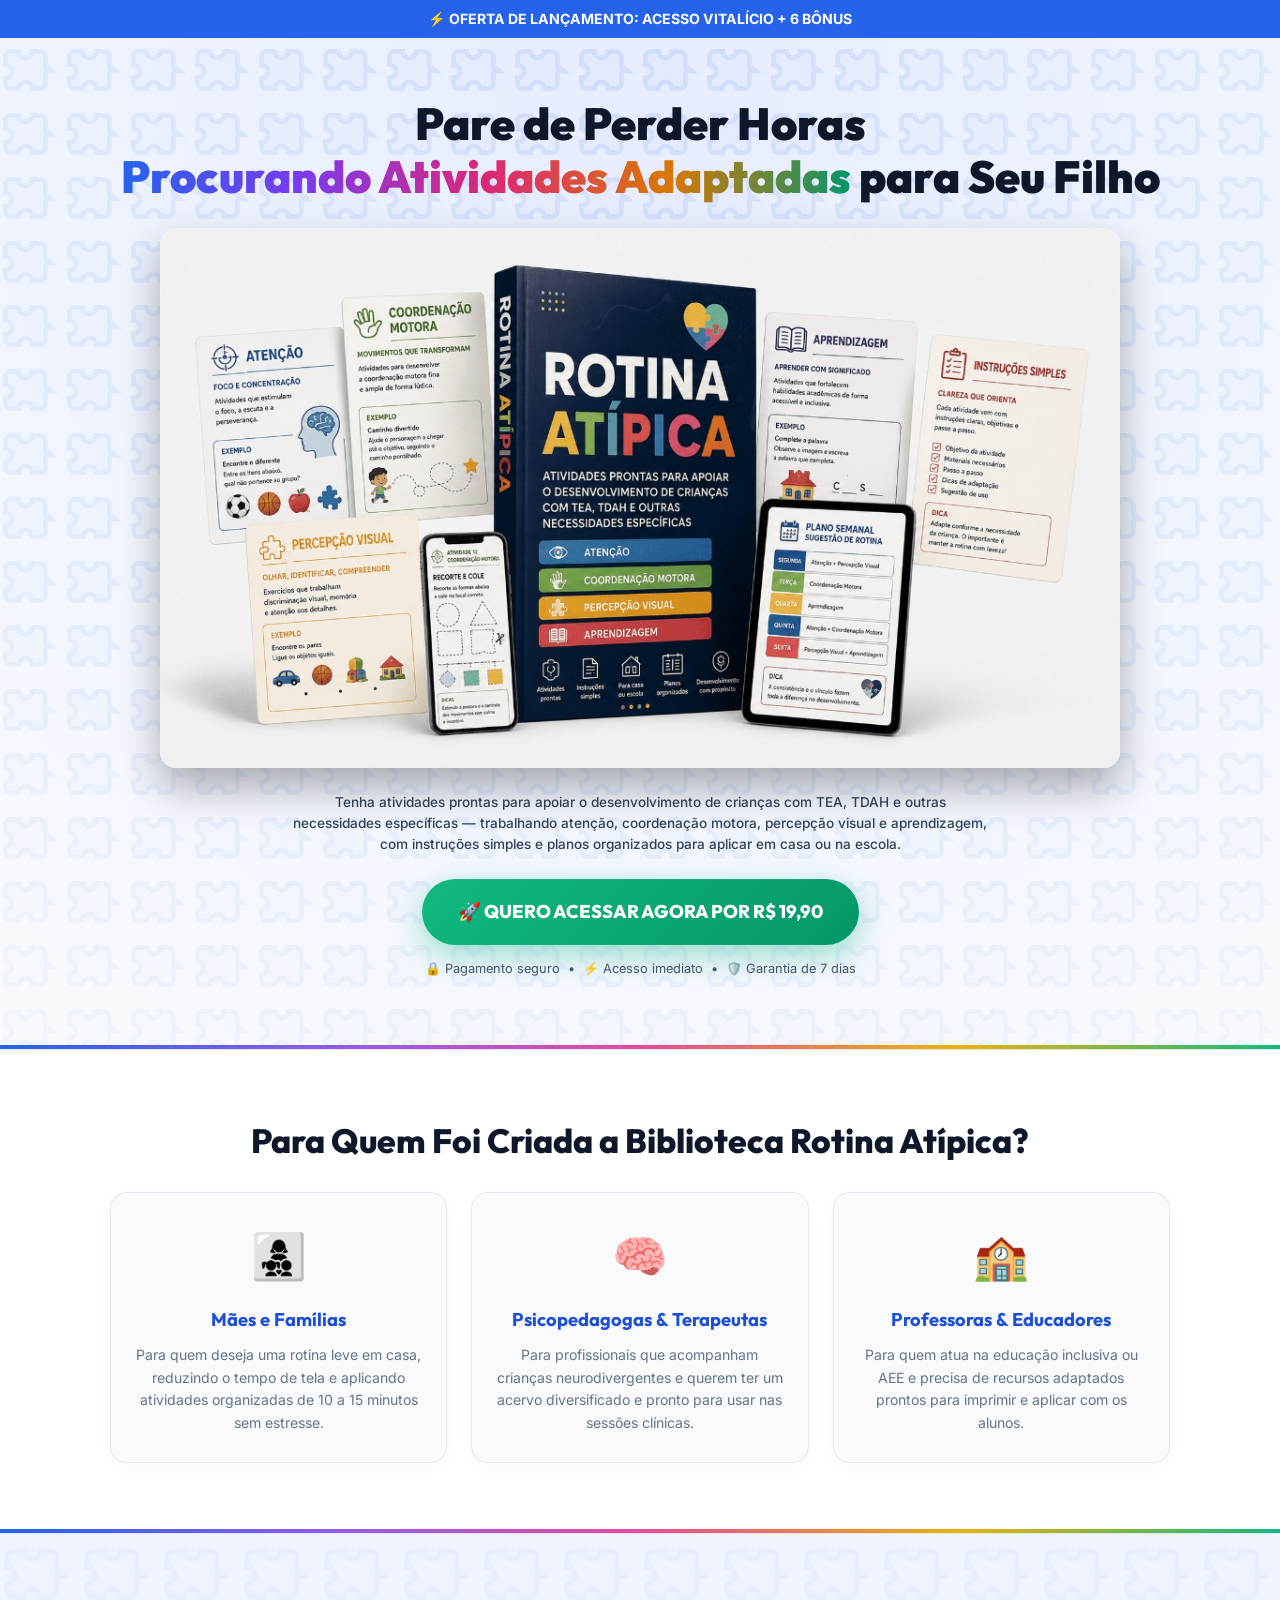
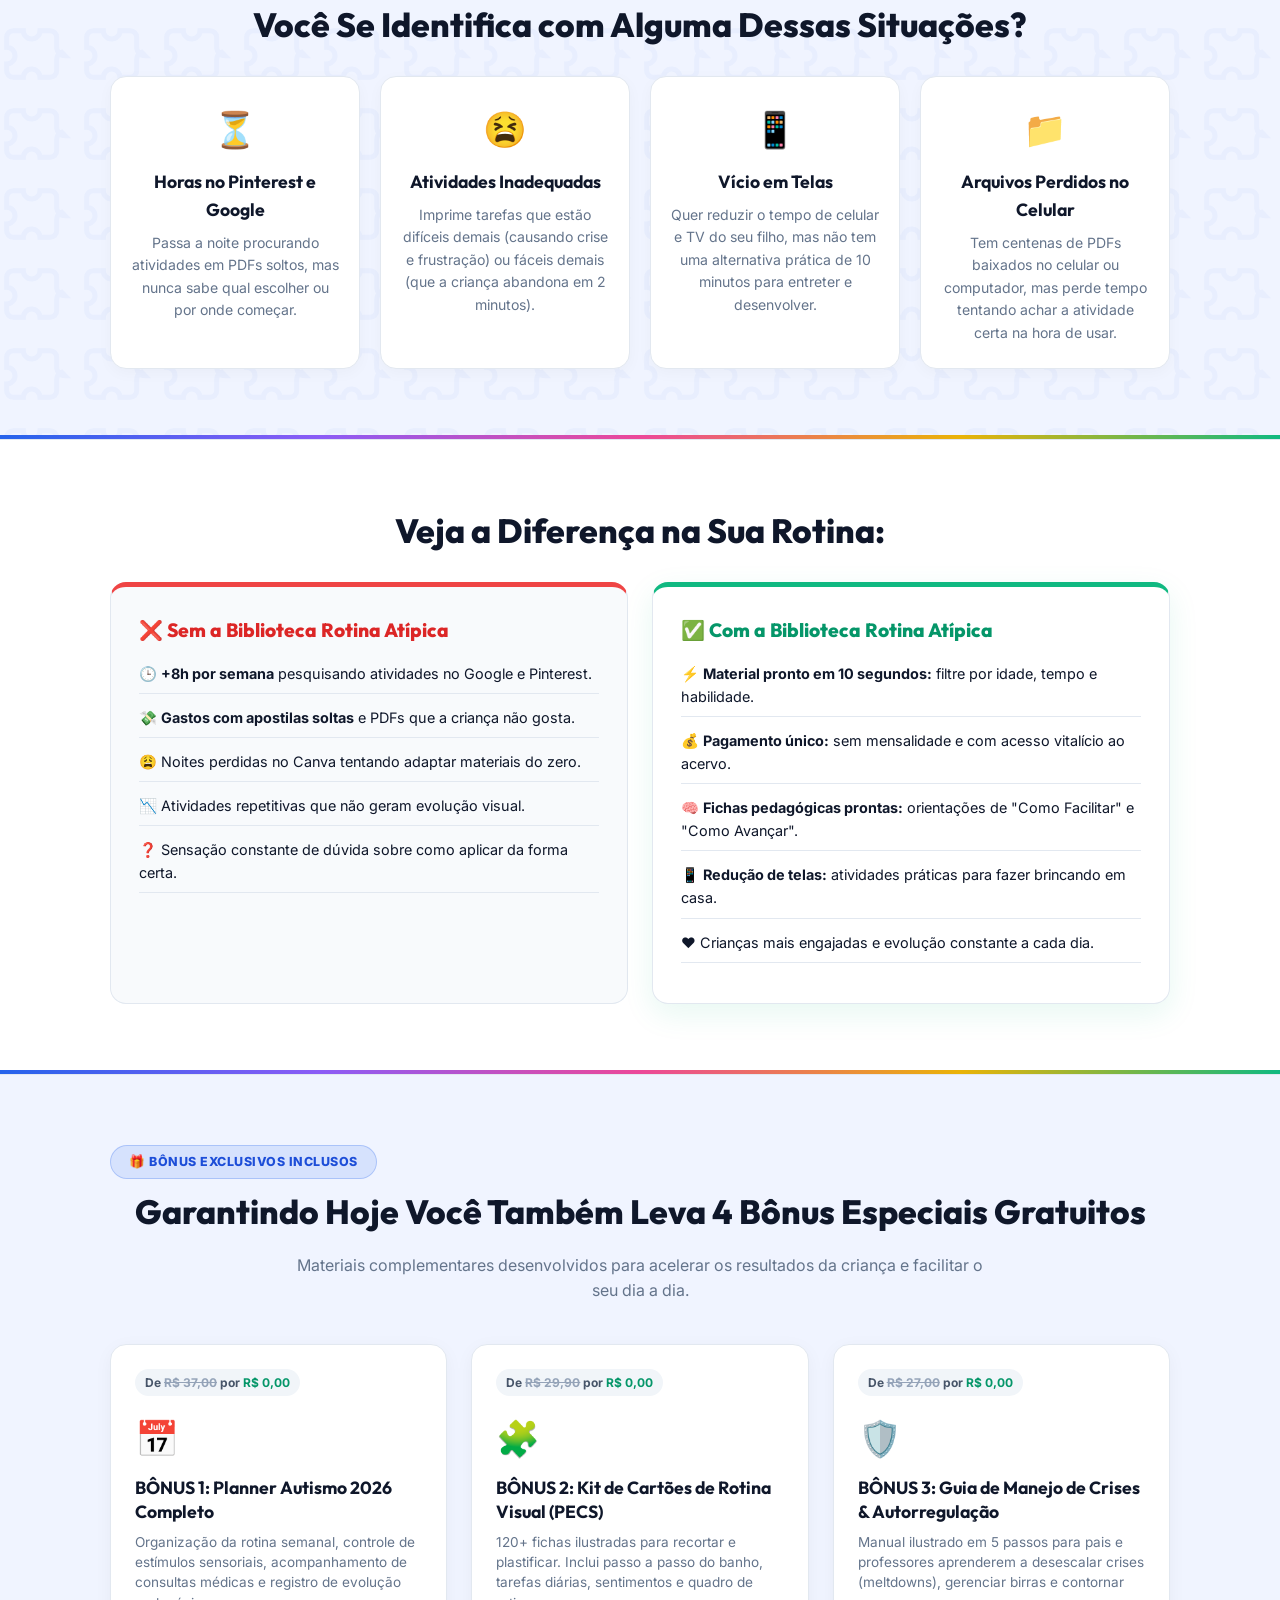
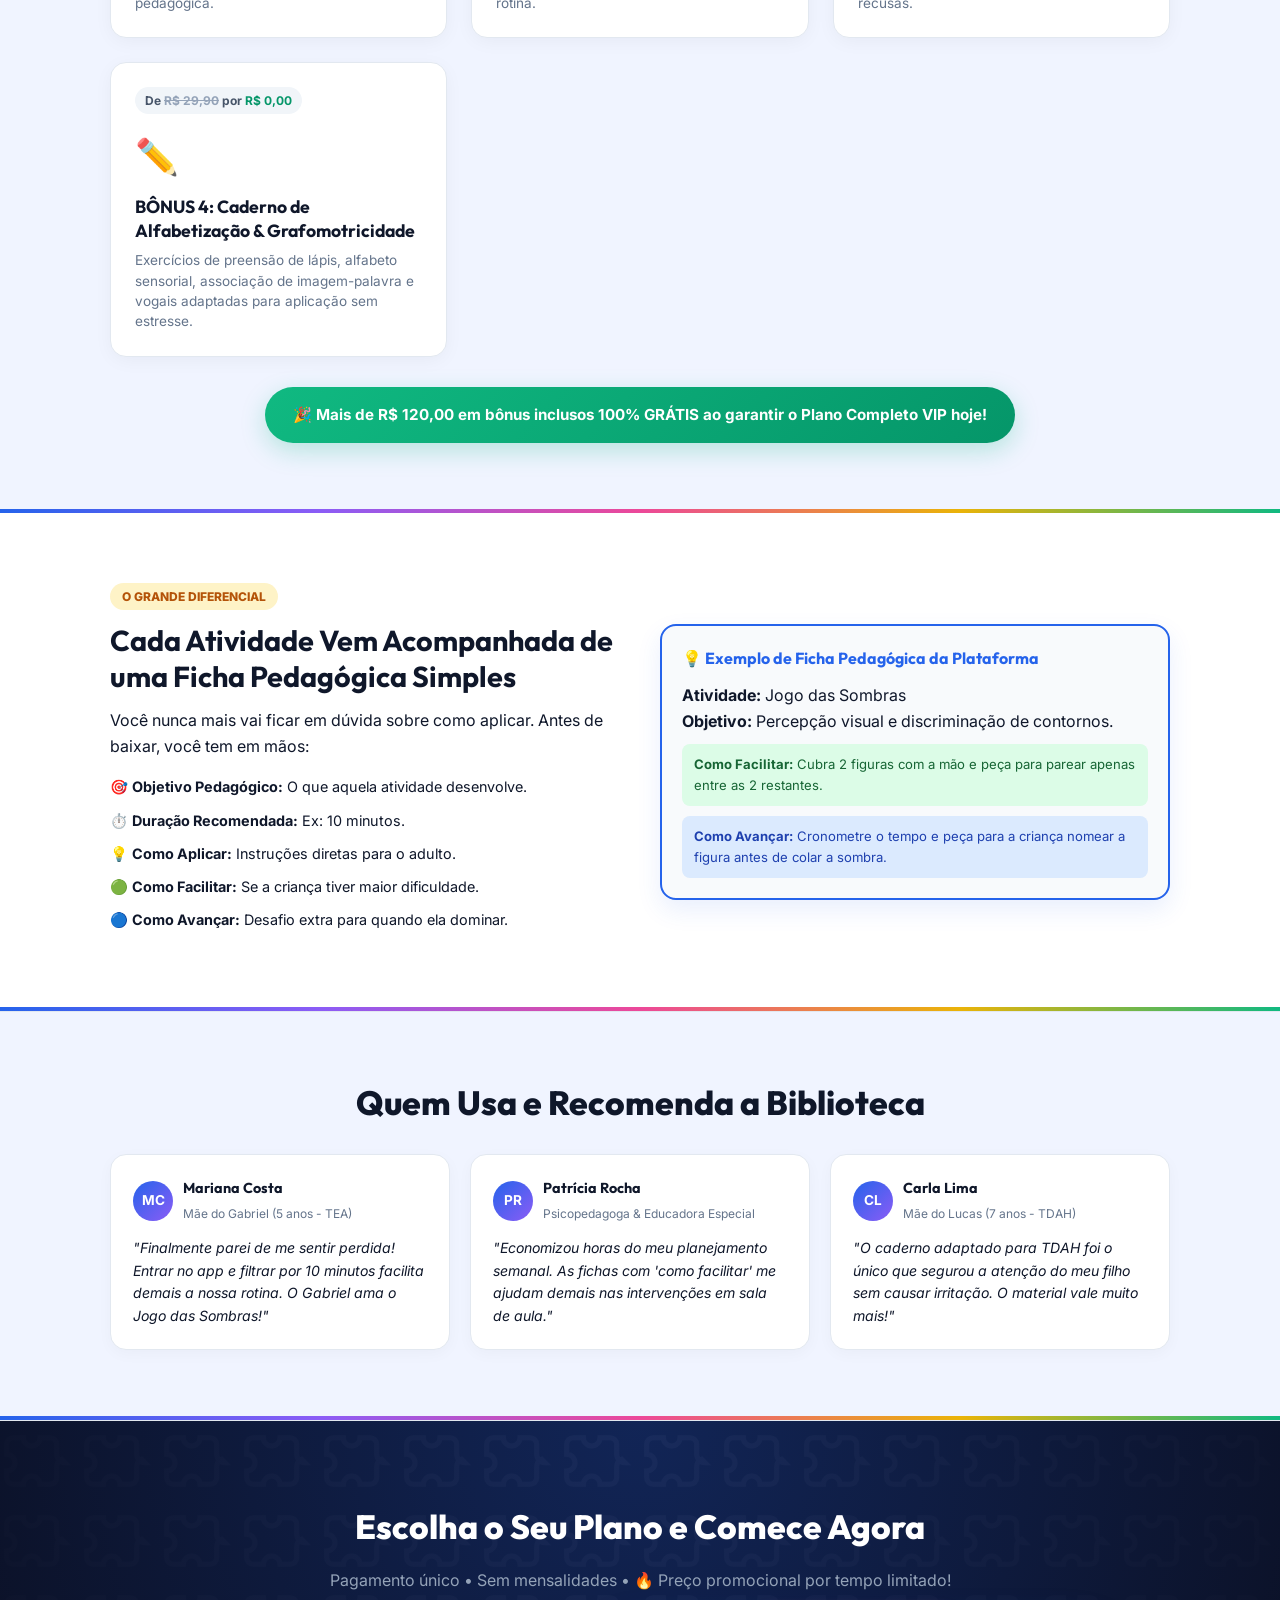
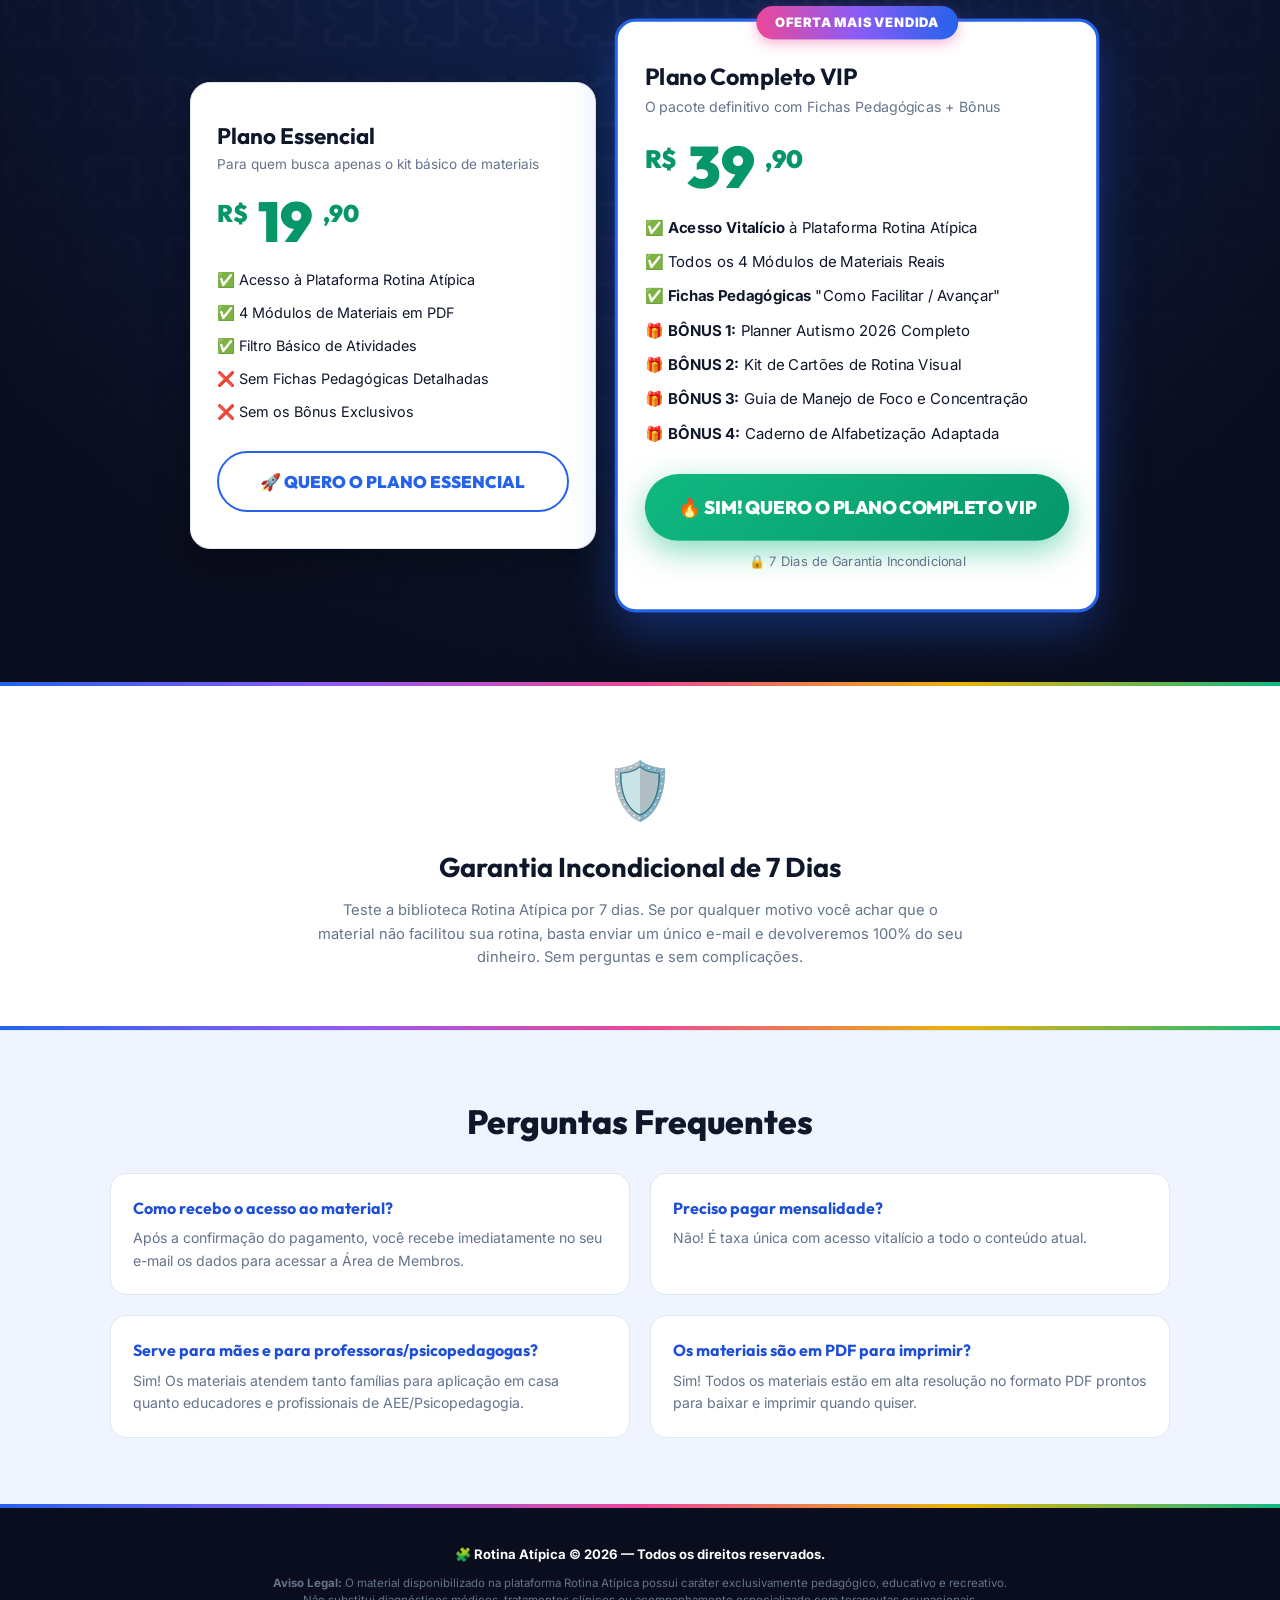
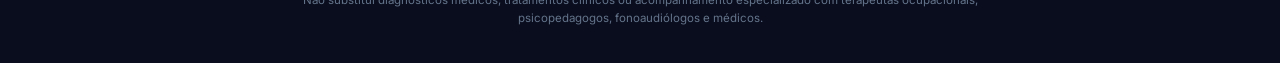
==== pagina-de-vendas.html @ 18282d49 "Add Seção de Bônus Exclusivos na Página de Vendas" ====
<!DOCTYPE html>
<html lang="pt-BR">
<head>
  <meta charset="UTF-8">
  <meta name="viewport" content="width=device-width, initial-scale=1.0">
  <title>Rotina Atípica | Biblioteca de Atividades Adaptadas</title>
  <link rel="preconnect" href="https://fonts.googleapis.com">
  <link rel="preconnect" href="https://fonts.gstatic.com" crossorigin>
  <link href="https://fonts.googleapis.com/css2?family=Inter:wght@400;500;600;700&family=Outfit:wght@600;700;800;900&display=swap" rel="stylesheet">
  <link rel="stylesheet" href="vendas-styles.css">
</head>
<body>

  <!-- Top Alert Bar -->
  <div class="top-bar">
    ⚡ OFERTA DE LANÇAMENTO: ACESSO VITALÍCIO + 6 BÔNUS
  </div>

  <!-- Hero Section -->
  <header class="hero">
    <div class="container hero-container text-center">

      <h1 class="hero-title">Pare de Perder Horas <span class="autism-rainbow-gradient">Procurando Atividades Adaptadas</span> para Seu Filho</h1>

      <!-- Imagem Exata Enviada pelo Usuário (Entre Headline e Subheadline) -->
      <div class="user-hero-img-wrapper" style="margin: 24px 0;">
        <img src="hero_user.png" alt="Rotina Atípica" style="width: 100%; max-width: 960px; border-radius: 16px; box-shadow: 0 20px 40px rgba(0,0,0,0.3); display: block; margin: 0 auto;">
      </div>

      <p class="hero-subtitle">
        Tenha atividades prontas para apoiar o desenvolvimento de crianças com TEA, TDAH e outras necessidades específicas — trabalhando atenção, coordenação motora, percepção visual e aprendizagem, com instruções simples e planos organizados para aplicar em casa ou na escola.
      </p>

      <div class="hero-cta-box">
        <a href="#planos" class="cta-btn pulse">
          🚀 QUERO ACESSAR AGORA POR R$ 19,90
        </a>
        <div class="hero-guarantee">
          <span>🔒 Pagamento seguro</span> • 
          <span>⚡ Acesso imediato</span> • 
          <span>🛡️ Garantia de 7 dias</span>
        </div>
      </div>
    </div>
  </header>

  <!-- Section: Para Quem É A Biblioteca -->
  <section class="target-audience-section">
    <div class="container">
      <h2 class="section-title text-center">Para Quem Foi Criada a Biblioteca Rotina Atípica?</h2>
      
      <div class="audience-grid">
        <div class="aud-card">
          <div class="aud-icon">👩‍👧‍👦</div>
          <h3>Mães e Famílias</h3>
          <p>Para quem deseja uma rotina leve em casa, reduzindo o tempo de tela e aplicando atividades organizadas de 10 a 15 minutos sem estresse.</p>
        </div>

        <div class="aud-card">
          <div class="aud-icon">🧠</div>
          <h3>Psicopedagogas & Terapeutas</h3>
          <p>Para profissionais que acompanham crianças neurodivergentes e querem ter um acervo diversificado e pronto para usar nas sessões clínicas.</p>
        </div>

        <div class="aud-card">
          <div class="aud-icon">🏫</div>
          <h3>Professoras & Educadores</h3>
          <p>Para quem atua na educação inclusiva ou AEE e precisa de recursos adaptados prontos para imprimir e aplicar com os alunos.</p>
        </div>
      </div>
    </div>
  </section>

  <!-- Problem Section -->
  <section class="problem-section">
    <div class="container">
      <h2 class="section-title text-center">Você Se Identifica com Alguma Dessas Situações?</h2>
      <div class="problem-grid">
        <div class="problem-card">
          <span class="prob-icon">⏳</span>
          <h3>Horas no Pinterest e Google</h3>
          <p>Passa a noite procurando atividades em PDFs soltos, mas nunca sabe qual escolher ou por onde começar.</p>
        </div>
        <div class="problem-card">
          <span class="prob-icon">😫</span>
          <h3>Atividades Inadequadas</h3>
          <p>Imprime tarefas que estão difíceis demais (causando crise e frustração) ou fáceis demais (que a criança abandona em 2 minutos).</p>
        </div>
        <div class="problem-card">
          <span class="prob-icon">📱</span>
          <h3>Vício em Telas</h3>
          <p>Quer reduzir o tempo de celular e TV do seu filho, mas não tem uma alternativa prática de 10 minutos para entreter e desenvolver.</p>
        </div>
        <div class="problem-card">
          <span class="prob-icon">📁</span>
          <h3>Arquivos Perdidos no Celular</h3>
          <p>Tem centenas de PDFs baixados no celular ou computador, mas perde tempo tentando achar a atividade certa na hora de usar.</p>
        </div>
      </div>
    </div>
  </section>

  <!-- Comparison Section -->
  <section class="comparison-section">
    <div class="container">
      <h2 class="section-title text-center">Veja a Diferença na Sua Rotina:</h2>
      
      <div class="comparison-grid">
        <!-- Sem Rotina Atípica -->
        <div class="comp-box bad">
          <div class="comp-header">❌ Sem a Biblioteca Rotina Atípica</div>
          <ul class="comp-list">
            <li>🕒 <strong>+8h por semana</strong> pesquisando atividades no Google e Pinterest.</li>
            <li>💸 <strong>Gastos com apostilas soltas</strong> e PDFs que a criança não gosta.</li>
            <li>😩 Noites perdidas no Canva tentando adaptar materiais do zero.</li>
            <li>📉 Atividades repetitivas que não geram evolução visual.</li>
            <li>❓ Sensação constante de dúvida sobre como aplicar da forma certa.</li>
          </ul>
        </div>

        <!-- Com Rotina Atípica -->
        <div class="comp-box good">
          <div class="comp-header">✅ Com a Biblioteca Rotina Atípica</div>
          <ul class="comp-list">
            <li>⚡ <strong>Material pronto em 10 segundos:</strong> filtre por idade, tempo e habilidade.</li>
            <li>💰 <strong>Pagamento único:</strong> sem mensalidade e com acesso vitalício ao acervo.</li>
            <li>🧠 <strong>Fichas pedagógicas prontas:</strong> orientações de "Como Facilitar" e "Como Avançar".</li>
            <li>📱 <strong>Redução de telas:</strong> atividades práticas para fazer brincando em casa.</li>
            <li>❤️ Crianças mais engajadas e evolução constante a cada dia.</li>
          </ul>
        </div>
      </div>

    </div>
  </section>

  <!-- Bonus Section (Substituindo a seção anterior) -->
  <section class="bonus-section">
    <div class="container">
      <div class="bonus-tag-top text-center">🎁 BÔNUS EXCLUSIVOS INCLUSOS</div>
      <h2 class="section-title text-center">Garantindo Hoje Você Também Leva 4 Bônus Especiais Gratuitos</h2>
      <p class="section-desc text-center">
        Materiais complementares desenvolvidos para acelerar os resultados da criança e facilitar o seu dia a dia.
      </p>

      <div class="bonus-grid">
        <!-- Bonus 1 -->
        <div class="bonus-card">
          <div class="bonus-badge-val">De <span class="old-price">R$ 37,00</span> por <strong>R$ 0,00</strong></div>
          <div class="bonus-icon">📅</div>
          <h3>BÔNUS 1: Planner Autismo 2026 Completo</h3>
          <p>Organização da rotina semanal, controle de estímulos sensoriais, acompanhamento de consultas médicas e registro de evolução pedagógica.</p>
        </div>

        <!-- Bonus 2 -->
        <div class="bonus-card">
          <div class="bonus-badge-val">De <span class="old-price">R$ 29,90</span> por <strong>R$ 0,00</strong></div>
          <div class="bonus-icon">🧩</div>
          <h3>BÔNUS 2: Kit de Cartões de Rotina Visual (PECS)</h3>
          <p>120+ fichas ilustradas para recortar e plastificar. Inclui passo a passo do banho, tarefas diárias, sentimentos e quadro de rotina.</p>
        </div>

        <!-- Bonus 3 -->
        <div class="bonus-card">
          <div class="bonus-badge-val">De <span class="old-price">R$ 27,00</span> por <strong>R$ 0,00</strong></div>
          <div class="bonus-icon">🛡️</div>
          <h3>BÔNUS 3: Guia de Manejo de Crises & Autorregulação</h3>
          <p>Manual ilustrado em 5 passos para pais e professores aprenderem a desescalar crises (meltdowns), gerenciar birras e contornar recusas.</p>
        </div>

        <!-- Bonus 4 -->
        <div class="bonus-card">
          <div class="bonus-badge-val">De <span class="old-price">R$ 29,90</span> por <strong>R$ 0,00</strong></div>
          <div class="bonus-icon">✏️</div>
          <h3>BÔNUS 4: Caderno de Alfabetização & Grafomotricidade</h3>
          <p>Exercícios de preensão de lápis, alfabeto sensorial, associação de imagem-palavra e vogais adaptadas para aplicação sem estresse.</p>
        </div>
      </div>

      <div class="bonus-total-banner text-center">
        🎉 <strong>Mais de R$ 120,00 em bônus inclusos 100% GRÁTIS</strong> ao garantir o Plano Completo VIP hoje!
      </div>
    </div>
  </section>

  <!-- Ficha Pedagógica Highlight -->
  <section class="ficha-highlight">
    <div class="container">
      <div class="ficha-content">
        <div class="ficha-text">
          <span class="badge-accent">O GRANDE DIFERENCIAL</span>
          <h2>Cada Atividade Vem Acompanhada de uma Ficha Pedagógica Simples</h2>
          <p>Você nunca mais vai ficar em dúvida sobre como aplicar. Antes de baixar, você tem em mãos:</p>
          <ul class="ficha-list">
            <li>🎯 <strong>Objetivo Pedagógico:</strong> O que aquela atividade desenvolve.</li>
            <li>⏱️ <strong>Duração Recomendada:</strong> Ex: 10 minutos.</li>
            <li>💡 <strong>Como Aplicar:</strong> Instruções diretas para o adulto.</li>
            <li>🟢 <strong>Como Facilitar:</strong> Se a criança tiver maior dificuldade.</li>
            <li>🔵 <strong>Como Avançar:</strong> Desafio extra para quando ela dominar.</li>
          </ul>
        </div>
        <div class="ficha-card-demo">
          <div class="f-header">💡 Exemplo de Ficha Pedagógica da Plataforma</div>
          <div class="f-body">
            <p><strong>Atividade:</strong> Jogo das Sombras</p>
            <p><strong>Objetivo:</strong> Percepção visual e discriminação de contornos.</p>
            <div class="f-box green">
              <strong>Como Facilitar:</strong> Cubra 2 figuras com a mão e peça para parear apenas entre as 2 restantes.
            </div>
            <div class="f-box blue">
              <strong>Como Avançar:</strong> Cronometre o tempo e peça para a criança nomear a figura antes de colar a sombra.
            </div>
          </div>
        </div>
      </div>
    </div>
  </section>

  <!-- Testimonials Section -->
  <section class="testimonials-section">
    <div class="container">
      <h2 class="section-title text-center">Quem Usa e Recomenda a Biblioteca</h2>
      <div class="testimonials-grid">
        <div class="testi-card">
          <div class="testi-user">
            <div class="avatar-t">MC</div>
            <div>
              <h4>Mariana Costa</h4>
              <span>Mãe do Gabriel (5 anos - TEA)</span>
            </div>
          </div>
          <p>"Finalmente parei de me sentir perdida! Entrar no app e filtrar por 10 minutos facilita demais a nossa rotina. O Gabriel ama o Jogo das Sombras!"</p>
        </div>

        <div class="testi-card">
          <div class="testi-user">
            <div class="avatar-t">PR</div>
            <div>
              <h4>Patrícia Rocha</h4>
              <span>Psicopedagoga & Educadora Especial</span>
            </div>
          </div>
          <p>"Economizou horas do meu planejamento semanal. As fichas com 'como facilitar' me ajudam demais nas intervenções em sala de aula."</p>
        </div>

        <div class="testi-card">
          <div class="testi-user">
            <div class="avatar-t">CL</div>
            <div>
              <h4>Carla Lima</h4>
              <span>Mãe do Lucas (7 anos - TDAH)</span>
            </div>
          </div>
          <p>"O caderno adaptado para TDAH foi o único que segurou a atenção do meu filho sem causar irritação. O material vale muito mais!"</p>
        </div>
      </div>
    </div>
  </section>

  <!-- Plans & Pricing Section (R$ 19,90 e R$ 39,90) -->
  <section class="pricing-section" id="planos">
    <div class="container">
      <h2 class="section-title text-center">Escolha o Seu Plano e Comece Agora</h2>
      <p class="section-desc text-center">Pagamento único • Sem mensalidades • 🔥 Preço promocional por tempo limitado!</p>

      <div class="plans-grid">

        <!-- Plano Essencial: R$ 19,90 -->
        <div class="plan-card">
          <div class="plan-header">
            <h3>Plano Essencial</h3>
            <p>Para quem busca apenas o kit básico de materiais</p>
          </div>
          <div class="plan-price">
            <span class="p-currency">R$</span>
            <span class="p-amount">19</span>
            <span class="p-cents">,90</span>
          </div>
          <ul class="plan-list">
            <li>✅ Acesso à Plataforma Rotina Atípica</li>
            <li>✅ 4 Módulos de Materiais em PDF</li>
            <li>✅ Filtro Básico de Atividades</li>
            <li>❌ Sem Fichas Pedagógicas Detalhadas</li>
            <li>❌ Sem os Bônus Exclusivos</li>
          </ul>
          <button id="btn-plano-27" class="plan-btn btn-outline">🚀 QUERO O PLANO ESSENCIAL</button>
        </div>

        <!-- Plano Completo VIP: R$ 39,90 -->
        <div class="plan-card featured">
          <div class="plan-ribbon">OFERTA MAIS VENDIDA</div>
          <div class="plan-header">
            <h3>Plano Completo VIP</h3>
            <p>O pacote definitivo com Fichas Pedagógicas + Bônus</p>
          </div>
          <div class="plan-price">
            <span class="p-currency">R$</span>
            <span class="p-amount">39</span>
            <span class="p-cents">,90</span>
          </div>
          <ul class="plan-list">
            <li>✅ <strong>Acesso Vitalício</strong> à Plataforma Rotina Atípica</li>
            <li>✅ Todos os 4 Módulos de Materiais Reais</li>
            <li>✅ <strong>Fichas Pedagógicas</strong> "Como Facilitar / Avançar"</li>
            <li>🎁 <strong>BÔNUS 1:</strong> Planner Autismo 2026 Completo</li>
            <li>🎁 <strong>BÔNUS 2:</strong> Kit de Cartões de Rotina Visual</li>
            <li>🎁 <strong>BÔNUS 3:</strong> Guia de Manejo de Foco e Concentração</li>
            <li>🎁 <strong>BÔNUS 4:</strong> Caderno de Alfabetização Adaptada</li>
          </ul>
          <a href="http://localhost:3000/app" target="_blank" class="plan-btn btn-featured pulse">
            🔥 SIM! QUERO O PLANO COMPLETO VIP
          </a>
          <span class="plan-sec-text">🔒 7 Dias de Garantia Incondicional</span>
        </div>

      </div>

    </div>
  </section>

  <!-- Guarantee Section -->
  <section class="guarantee-section">
    <div class="container text-center">
      <div class="shield-icon">🛡️</div>
      <h2>Garantia Incondicional de 7 Dias</h2>
      <p>
        Teste a biblioteca Rotina Atípica por 7 dias. Se por qualquer motivo você achar que o material não facilitou sua rotina, basta enviar um único e-mail e devolveremos 100% do seu dinheiro. Sem perguntas e sem complicações.
      </p>
    </div>
  </section>

  <!-- FAQ Section -->
  <section class="faq-section">
    <div class="container">
      <h2 class="section-title text-center">Perguntas Frequentes</h2>

      <div class="faq-grid">
        <div class="faq-item">
          <h4>Como recebo o acesso ao material?</h4>
          <p>Após a confirmação do pagamento, você recebe imediatamente no seu e-mail os dados para acessar a Área de Membros.</p>
        </div>
        <div class="faq-item">
          <h4>Preciso pagar mensalidade?</h4>
          <p>Não! É taxa única com acesso vitalício a todo o conteúdo atual.</p>
        </div>
        <div class="faq-item">
          <h4>Serve para mães e para professoras/psicopedagogas?</h4>
          <p>Sim! Os materiais atendem tanto famílias para aplicação em casa quanto educadores e profissionais de AEE/Psicopedagogia.</p>
        </div>
        <div class="faq-item">
          <h4>Os materiais são em PDF para imprimir?</h4>
          <p>Sim! Todos os materiais estão em alta resolução no formato PDF prontos para baixar e imprimir quando quiser.</p>
        </div>
      </div>
    </div>
  </section>

  <!-- Legal Footer -->
  <footer class="footer">
    <div class="container text-center">
      <p class="footer-logo">🧩 Rotina Atípica © 2026 — Todos os direitos reservados.</p>
      <p class="footer-disclaimer">
        <strong>Aviso Legal:</strong> O material disponibilizado na plataforma Rotina Atípica possui caráter exclusivamente pedagógico, educativo e recreativo. Não substitui diagnósticos médicos, tratamentos clínicos ou acompanhamento especializado com terapeutas ocupacionais, psicopedagogos, fonoaudiólogos e médicos.
      </p>
    </div>
  </footer>

  <!-- POPUP DE RETENÇÃO/UPSELL POR R$ 29,90 PARA O PLANO DE 19,90 -->
  <div class="popup-overlay" id="popup-overlay">
    <div class="popup-card">
      <button class="popup-close" id="popup-close">&times;</button>
      <div class="popup-badge">🔥 OFERTA EXCLUSIVA DE UPGRADE</div>
      <h2>Espere! Leve o Plano Completo VIP por Apenas R$ 29,90!</h2>
      <p class="popup-desc">
        Por apenas <strong>R$ 10 a mais</strong> (de R$ 39,90 por R$ 29,90), você destrava o <strong>Plano Completo VIP</strong> com todas as Fichas Pedagógicas + Todos os 4 Bônus Exclusivos!
      </p>
      <div class="popup-price">
        <span class="old-p">De R$ 39,90 por</span>
        <div class="main-p">R$ 29,90</div>
      </div>
      <a href="http://localhost:3000/app" class="popup-btn-upgrade pulse">
        🚀 SIM! QUERO LEVAR O PLANO COMPLETO POR R$ 29,90
      </a>
      <a href="http://localhost:3000/app" class="popup-btn-decline">
        Não, obrigado. Quero continuar apenas com o Plano Essencial por R$ 19,90
      </a>
    </div>
  </div>

  <!-- POPUP SCRIPT LOGIC -->
  <script>
    const btnPlano27 = document.getElementById('btn-plano-27');
    const popupOverlay = document.getElementById('popup-overlay');
    const popupClose = document.getElementById('popup-close');

    if (btnPlano27 && popupOverlay) {
      btnPlano27.addEventListener('click', (e) => {
        e.preventDefault();
        popupOverlay.classList.add('active');
      });

      popupClose.addEventListener('click', () => {
        popupOverlay.classList.remove('active');
      });

      popupOverlay.addEventListener('click', (e) => {
        if (e.target === popupOverlay) {
          popupOverlay.classList.remove('active');
        }
      });
    }
  </script>

</body>
</html>
---- vendas-styles.css ----
:root {
  --primary: #2563eb;
  --primary-dark: #1d4ed8;
  --accent: #8b5cf6;
  --green: #10b981;
  --green-hover: #059669;
  --dark-bg: #0a0d1d;
  --light-bg: #f8fafc;
  --section-blue: #f0f4ff;
  --card-bg: #ffffff;
  --text-dark: #0f172a;
  --text-muted: #64748b;
  --border: #e2e8f0;
  --radius: 16px;
}

* {
  box-sizing: border-box;
  margin: 0;
  padding: 0;
}

html, body {
  overflow-x: hidden;
  width: 100%;
  position: relative;
}

body {
  font-family: 'Inter', sans-serif;
  background-color: var(--light-bg);
  color: var(--text-dark);
  line-height: 1.6;
  -webkit-font-smoothing: antialiased;
  word-break: break-word;
}

h1, h2, h3, h4 {
  font-family: 'Outfit', sans-serif;
}

.container {
  max-width: 1100px;
  width: 100%;
  margin: 0 auto;
  padding: 0 20px;
  box-sizing: border-box;
}

.text-center {
  text-align: center;
}

/* 1. Top Bar com Cor Única Azul Real */
.top-bar {
  background: #2563eb;
  color: white;
  text-align: center;
  padding: 10px 15px;
  font-size: 0.88rem;
  font-weight: 700;
  line-height: 1.3;
}

/* 2. Hero Section (Fundo Claro com Marca d'Água de Quebra-Cabeça Bem Visível) */
.hero {
  background-color: #f8fafc;
  background-image: 
    radial-gradient(circle at top center, rgba(224, 231, 255, 0.7) 0%, rgba(240, 244, 255, 0.8) 60%, rgba(248, 250, 252, 0.9) 100%),
    url("data:image/svg+xml,%3Csvg xmlns='http://www.w3.org/2000/svg' width='64' height='64' viewBox='0 0 24 24' fill='rgba(37, 99, 235, 0.08)' stroke='rgba(37, 99, 235, 0.35)' stroke-width='1.8'%3E%3Cpath d='M19.5 12.5a2.5 2.5 0 0 1-2.5-2.5V7a2 2 0 0 0-2-2h-3a2.5 2.5 0 0 1-5 0H4a2 2 0 0 0-2 2v3a2.5 2.5 0 0 1 0 5V17a2 2 0 0 0 2 2h3a2.5 2.5 0 0 1 5 0h3a2 2 0 0 0 2-2v-3a2.5 2.5 0 0 1 1.5-2.5z'/%3E%3C/svg%3E");
  color: #0f172a;
  padding: 60px 0 70px;
  text-align: center;
  position: relative;
  border-bottom: 1px solid var(--border);
}

/* Linha Decorativa das Cores do Autismo em TODAS as Dobras/Seções */
section, header.hero {
  position: relative;
  overflow: hidden;
}

section::after, header.hero::after {
  content: '';
  position: absolute;
  bottom: 0;
  left: 0;
  right: 0;
  width: 100%;
  height: 4px;
  background: linear-gradient(90deg, #2563eb 0%, #8b5cf6 25%, #ec4899 50%, #eab308 75%, #10b981 100%);
  z-index: 10;
}

.hero-badge {
  display: inline-block;
  background: rgba(37, 99, 235, 0.1);
  color: #1d4ed8;
  border: 1px solid rgba(37, 99, 235, 0.3);
  padding: 6px 18px;
  border-radius: 30px;
  font-size: 0.78rem;
  font-weight: 700;
  letter-spacing: 0.5px;
  margin-bottom: 16px;
  box-shadow: 0 4px 12px rgba(37, 99, 235, 0.08);
  white-space: normal;
  line-height: 1.35;
  text-align: center;
}

.hero-title {
  font-size: 2.8rem;
  font-weight: 900;
  line-height: 1.18;
  color: #0f172a;
  margin-bottom: 16px;
}

.autism-rainbow-gradient {
  background: linear-gradient(90deg, #2563eb 0%, #7c3aed 25%, #db2777 50%, #d97706 75%, #059669 100%);
  -webkit-background-clip: text;
  -webkit-text-fill-color: transparent;
  display: inline-block;
  font-weight: 900;
}

.hero-subtitle {
  font-size: 0.85rem;
  color: #334155;
  margin-bottom: 24px;
  line-height: 1.55;
  max-width: 700px;
  margin-left: auto;
  margin-right: auto;
  font-weight: 500;
  opacity: 1;
}

.autism-rainbow-gradient-sub {
  color: #334155;
  font-weight: 600;
}

.cta-btn {
  display: inline-block;
  background: linear-gradient(135deg, #10b981 0%, #059669 100%);
  color: white;
  font-family: 'Outfit', sans-serif;
  font-size: 1.15rem;
  font-weight: 800;
  padding: 18px 36px;
  border-radius: 50px;
  text-decoration: none;
  box-shadow: 0 10px 30px rgba(16, 185, 129, 0.4);
  transition: transform 0.2s, box-shadow 0.2s;
  text-align: center;
}

.cta-btn:hover {
  transform: translateY(-3px);
  box-shadow: 0 15px 35px rgba(16, 185, 129, 0.5);
}

.pulse {
  animation: pulse-animation 2s infinite;
}

@keyframes pulse-animation {
  0% { transform: scale(1); }
  50% { transform: scale(1.02); }
  100% { transform: scale(1); }
}

.hero-guarantee {
  margin-top: 14px;
  font-size: 0.8rem;
  color: #475569;
  display: flex;
  justify-content: center;
  gap: 8px;
  flex-wrap: wrap;
}

/* 3. Seção Para Quem É (Branca) */
.target-audience-section {
  padding: 70px 0;
  background: #ffffff;
  border-bottom: 1px solid var(--border);
}

.audience-grid {
  display: grid;
  grid-template-columns: repeat(auto-fit, minmax(260px, 1fr));
  gap: 24px;
  margin-top: 30px;
}

.aud-card {
  background: var(--light-bg);
  border: 1px solid var(--border);
  border-radius: var(--radius);
  padding: 28px 22px;
  text-align: center;
  box-shadow: 0 4px 15px rgba(0, 0, 0, 0.03);
  transition: transform 0.2s;
}

.aud-card:hover {
  transform: translateY(-4px);
}

.aud-icon {
  font-size: 2.8rem;
  margin-bottom: 12px;
  display: block;
}

.aud-card h3 {
  font-size: 1.15rem;
  margin-bottom: 10px;
  color: var(--primary-dark);
}

.aud-card p {
  font-size: 0.88rem;
  color: var(--text-muted);
}

/* 4. Problem Section (Colorida Suave - Azul Autismo) */
.problem-section {
  padding: 70px 0;
  background: var(--section-blue);
  background-image: url("data:image/svg+xml,%3Csvg xmlns='http://www.w3.org/2000/svg' width='80' height='80' viewBox='0 0 24 24' fill='none' stroke='rgba(37, 99, 235, 0.04)' stroke-width='1.5'%3E%3Cpath d='M19.5 12.5a2.5 2.5 0 0 1-2.5-2.5V7a2 2 0 0 0-2-2h-3a2.5 2.5 0 0 1-5 0H4a2 2 0 0 0-2 2v3a2.5 2.5 0 0 1 0 5V17a2 2 0 0 0 2 2h3a2.5 2.5 0 0 1 5 0h3a2 2 0 0 0 2-2v-3a2.5 2.5 0 0 1 1.5-2.5z'/%3E%3C/svg%3E");
  border-bottom: 1px solid var(--border);
}

.section-title {
  font-size: 2.1rem;
  font-weight: 800;
  margin-bottom: 30px;
  line-height: 1.25;
}

.problem-grid {
  display: grid;
  grid-template-columns: repeat(auto-fit, minmax(240px, 1fr));
  gap: 20px;
}

.problem-card {
  background: #ffffff;
  border: 1px solid var(--border);
  border-radius: var(--radius);
  padding: 24px 18px;
  text-align: center;
  box-shadow: 0 4px 15px rgba(0, 0, 0, 0.03);
}

.prob-icon {
  font-size: 2.2rem;
  margin-bottom: 10px;
  display: block;
}

.problem-card h3 {
  font-size: 1.1rem;
  margin-bottom: 8px;
}

.problem-card p {
  font-size: 0.88rem;
  color: var(--text-muted);
}

/* 5. Comparison Section (Branca) */
.comparison-section {
  padding: 70px 0;
  background: #ffffff;
  border-bottom: 1px solid var(--border);
}

.comparison-grid {
  display: grid;
  grid-template-columns: 1fr 1fr;
  gap: 24px;
  margin-top: 24px;
}

.comp-box {
  background: var(--light-bg);
  border-radius: var(--radius);
  padding: 28px;
  border: 1px solid var(--border);
}

.comp-box.bad {
  border-top: 5px solid #ef4444;
}

.comp-box.good {
  border-top: 5px solid #10b981;
  box-shadow: 0 10px 30px rgba(16, 185, 129, 0.1);
  background: #ffffff;
}

.comp-header {
  font-family: 'Outfit', sans-serif;
  font-size: 1.2rem;
  font-weight: 800;
  margin-bottom: 16px;
}

.comp-box.bad .comp-header { color: #dc2626; }
.comp-box.good .comp-header { color: #059669; }

.comp-list {
  list-style: none;
}

.comp-list li {
  font-size: 0.9rem;
  margin-bottom: 12px;
  padding-bottom: 8px;
  border-bottom: 1px solid var(--border);
}

/* 6. Solution Section (Colorida Suave - Módulos) */
.solution-section {
  padding: 70px 0;
  background: var(--section-blue);
  border-bottom: 1px solid var(--border);
}

.solution-badge {
  text-align: center;
  font-size: 0.82rem;
  font-weight: 800;
  color: var(--primary);
  letter-spacing: 1px;
  margin-bottom: 8px;
}

.section-desc {
  max-width: 700px;
  margin: -10px auto 30px;
  color: var(--text-muted);
  font-size: 1rem;
}

.modules-grid {
  display: grid;
  grid-template-columns: repeat(auto-fit, minmax(230px, 1fr));
  gap: 20px;
}

.module-card {
  background: white;
  border: 1px solid var(--border);
  border-radius: var(--radius);
  padding: 24px 20px;
  box-shadow: 0 4px 15px rgba(0, 0, 0, 0.04);
}

.mod-icon {
  font-size: 2rem;
  margin-bottom: 10px;
}

.module-card h3 {
  font-size: 1.1rem;
  margin-bottom: 8px;
  color: var(--primary-dark);
}

.module-card p {
  font-size: 0.88rem;
  color: var(--text-muted);
}

/* 7. Ficha Highlight (Branca) */
.ficha-highlight {
  background: #ffffff;
  padding: 70px 0;
  border-bottom: 1px solid var(--border);
}

.ficha-content {
  display: grid;
  grid-template-columns: 1fr 1fr;
  gap: 40px;
  align-items: center;
}

.badge-accent {
  background: #fef3c7;
  color: #b45309;
  font-size: 0.75rem;
  font-weight: 800;
  padding: 4px 12px;
  border-radius: 20px;
  display: inline-block;
  margin-bottom: 12px;
}

.ficha-text h2 {
  font-size: 1.8rem;
  line-height: 1.25;
  margin-bottom: 14px;
}

.ficha-list {
  list-style: none;
  margin-top: 16px;
}

.ficha-list li {
  font-size: 0.9rem;
  margin-bottom: 10px;
}

.ficha-card-demo {
  background: var(--light-bg);
  border: 2px solid var(--primary);
  border-radius: var(--radius);
  padding: 20px;
  box-shadow: 0 10px 25px rgba(37, 99, 235, 0.1);
}

.f-header {
  font-family: 'Outfit', sans-serif;
  font-size: 1rem;
  font-weight: 700;
  color: var(--primary);
  margin-bottom: 12px;
}

.f-box {
  padding: 10px 12px;
  border-radius: 8px;
  margin-top: 10px;
  font-size: 0.82rem;
}

.f-box.green {
  background: #dcfce7;
  color: #166534;
}

.f-box.blue {
  background: #dbeafe;
  color: #1e40af;
}

/* 8. Testimonials (Colorida Suave) */
.testimonials-section {
  padding: 70px 0;
  background: var(--section-blue);
  border-bottom: 1px solid var(--border);
}

.testimonials-grid {
  display: grid;
  grid-template-columns: repeat(auto-fit, minmax(260px, 1fr));
  gap: 20px;
  margin-top: 24px;
}

.testi-card {
  background: #ffffff;
  border: 1px solid var(--border);
  border-radius: var(--radius);
  padding: 22px;
  box-shadow: 0 4px 15px rgba(0, 0, 0, 0.03);
}

.testi-user {
  display: flex;
  align-items: center;
  gap: 10px;
  margin-bottom: 12px;
}

.avatar-t {
  width: 40px;
  height: 40px;
  background: linear-gradient(135deg, var(--primary), var(--accent));
  color: white;
  border-radius: 50%;
  display: flex;
  align-items: center;
  justify-content: center;
  font-weight: 700;
  font-size: 0.85rem;
}

.testi-user h4 {
  font-size: 0.9rem;
}

.testi-user span {
  font-size: 0.75rem;
  color: var(--text-muted);
}

.testi-card p {
  font-size: 0.88rem;
  color: var(--text-dark);
  font-style: italic;
}

/* 9. Pricing & Plans Section (COLORIDA ESCURA COM CARDS EM BRANCO) */
.pricing-section {
  padding: 85px 0;
  background-color: var(--dark-bg);
  background-image: 
    radial-gradient(circle at top center, rgba(37, 99, 235, 0.28) 0%, rgba(10, 13, 29, 0.98) 80%),
    url("data:image/svg+xml,%3Csvg xmlns='http://www.w3.org/2000/svg' width='80' height='80' viewBox='0 0 24 24' fill='none' stroke='rgba(255, 255, 255, 0.04)' stroke-width='1.5'%3E%3Cpath d='M19.5 12.5a2.5 2.5 0 0 1-2.5-2.5V7a2 2 0 0 0-2-2h-3a2.5 2.5 0 0 1-5 0H4a2 2 0 0 0-2 2v3a2.5 2.5 0 0 1 0 5V17a2 2 0 0 0 2 2h3a2.5 2.5 0 0 1 5 0h3a2 2 0 0 0 2-2v-3a2.5 2.5 0 0 1 1.5-2.5z'/%3E%3C/svg%3E");
  color: white;
  position: relative;
}

.pricing-section .section-title {
  color: white;
}

.pricing-section .section-desc {
  color: #94a3b8;
}

.plans-grid {
  display: grid;
  grid-template-columns: 1fr 1.15fr;
  gap: 28px;
  align-items: center;
  max-width: 900px;
  margin: 36px auto 0;
}

.plan-card {
  background: #ffffff;
  color: var(--text-dark);
  border: 1px solid var(--border);
  border-radius: 20px;
  padding: 36px 26px;
  position: relative;
  box-shadow: 0 15px 35px rgba(0, 0, 0, 0.3);
}

/* ÊNFASE MÁXIMA NO PLANO COMPLETO VIP (R$ 47) */
.plan-card.featured {
  border: 3px solid #2563eb;
  box-shadow: 0 20px 45px rgba(37, 99, 235, 0.35);
  transform: scale(1.04);
}

.plan-ribbon {
  position: absolute;
  top: -15px;
  left: 50%;
  transform: translateX(-50%);
  background: linear-gradient(90deg, #ec4899, #8b5cf6, #2563eb);
  color: white;
  font-size: 0.78rem;
  font-weight: 900;
  padding: 6px 18px;
  border-radius: 30px;
  letter-spacing: 0.5px;
  white-space: nowrap;
  box-shadow: 0 4px 12px rgba(236, 72, 153, 0.4);
}

.plan-header h3 {
  font-size: 1.4rem;
  color: var(--text-dark);
}

.plan-header p {
  font-size: 0.85rem;
  color: var(--text-muted);
  margin-bottom: 18px;
}

.plan-price {
  font-family: 'Outfit', sans-serif;
  font-size: 3.5rem;
  font-weight: 900;
  color: #059669;
  margin-bottom: 18px;
  line-height: 1;
}

.plan-price .p-currency,
.plan-price .p-cents {
  font-size: 1.5rem;
  vertical-align: super;
}

.plan-list {
  list-style: none;
  text-align: left;
  margin-bottom: 28px;
}

.plan-list li {
  font-size: 0.9rem;
  margin-bottom: 10px;
}

.plan-btn {
  display: block;
  width: 100%;
  padding: 18px 24px;
  border-radius: 50px;
  font-weight: 900;
  text-decoration: none;
  text-align: center;
  font-family: 'Outfit', sans-serif;
  font-size: 1.05rem;
  cursor: pointer;
}

.btn-outline {
  border: 2px solid var(--primary);
  background: white;
  color: var(--primary);
  transition: background 0.2s;
}

.btn-outline:hover {
  background: var(--light-bg);
}

.btn-featured {
  background: linear-gradient(135deg, #10b981 0%, #059669 100%);
  color: white;
  border: none;
  box-shadow: 0 10px 30px rgba(16, 185, 129, 0.5);
  font-size: 1.1rem;
}

.plan-sec-text {
  display: block;
  font-size: 0.78rem;
  color: var(--text-muted);
  margin-top: 10px;
  text-align: center;
}

/* POPUP OVERLAY & MODAL STYLES */
.popup-overlay {
  position: fixed;
  top: 0;
  left: 0;
  width: 100%;
  height: 100%;
  background: rgba(15, 23, 42, 0.75);
  backdrop-filter: blur(5px);
  display: none;
  align-items: center;
  justify-content: center;
  z-index: 1000;
  padding: 20px;
}

.popup-overlay.active {
  display: flex;
}

.popup-card {
  background: white;
  border-radius: 20px;
  max-width: 520px;
  width: 100%;
  padding: 36px 28px 28px;
  position: relative;
  text-align: center;
  box-shadow: 0 25px 50px -12px rgba(0, 0, 0, 0.4);
  border: 3px solid #2563eb;
  animation: popupSlideIn 0.3s cubic-bezier(0.16, 1, 0.3, 1);
}

@keyframes popupSlideIn {
  from { transform: translateY(20px) scale(0.95); opacity: 0; }
  to { transform: translateY(0) scale(1); opacity: 1; }
}

.popup-close {
  position: absolute;
  top: 14px;
  right: 18px;
  background: none;
  border: none;
  font-size: 1.8rem;
  color: #94a3b8;
  cursor: pointer;
}

.popup-badge {
  display: inline-block;
  background: #fef3c7;
  color: #b45309;
  font-size: 0.75rem;
  font-weight: 800;
  padding: 4px 12px;
  border-radius: 20px;
  margin-bottom: 12px;
}

.popup-card h2 {
  font-size: 1.5rem;
  line-height: 1.25;
  color: var(--text-dark);
  margin-bottom: 12px;
}

.popup-desc {
  font-size: 0.92rem;
  color: var(--text-muted);
  margin-bottom: 20px;
}

.popup-price {
  background: #eff6ff;
  border: 1px dashed #3b82f6;
  border-radius: 12px;
  padding: 14px;
  margin-bottom: 20px;
}

.popup-price .old-p {
  font-size: 0.85rem;
  color: #64748b;
  text-decoration: line-through;
  display: block;
}

.popup-price .main-p {
  font-family: 'Outfit', sans-serif;
  font-size: 2.4rem;
  font-weight: 900;
  color: #059669;
}

.popup-btn-upgrade {
  display: block;
  background: linear-gradient(135deg, #10b981 0%, #059669 100%);
  color: white;
  font-family: 'Outfit', sans-serif;
  font-size: 1.05rem;
  font-weight: 800;
  padding: 16px 20px;
  border-radius: 50px;
  text-decoration: none;
  box-shadow: 0 10px 25px rgba(16, 185, 129, 0.4);
  margin-bottom: 12px;
}

.popup-btn-decline {
  display: block;
  font-size: 0.82rem;
  color: #64748b;
  text-decoration: underline;
}

/* 10. Guarantee Section (Branca) */
.guarantee-section {
  padding: 60px 0;
  background: #ffffff;
  border-bottom: 1px solid var(--border);
}

.shield-icon {
  font-size: 3.5rem;
  margin-bottom: 10px;
}

.guarantee-section h2 {
  font-size: 1.7rem;
  margin-bottom: 10px;
}

.guarantee-section p {
  max-width: 650px;
  margin: 0 auto;
  color: var(--text-muted);
  font-size: 0.92rem;
}

/* 11. FAQ Section (Colorida Suave) */
.faq-section {
  padding: 70px 0;
  background: var(--section-blue);
}

.faq-grid {
  display: grid;
  grid-template-columns: 1fr 1fr;
  gap: 20px;
  margin-top: 30px;
}

.faq-item {
  background: white;
  border: 1px solid var(--border);
  border-radius: var(--radius);
  padding: 22px;
}

.faq-item h4 {
  font-size: 1rem;
  margin-bottom: 6px;
  color: var(--primary-dark);
}

.faq-item p {
  font-size: 0.88rem;
  color: var(--text-muted);
}

/* Sticky Bottom Bar for Mobile */
.sticky-bar {
  position: fixed;
  bottom: 0;
  left: 0;
  width: 100%;
  background: rgba(15, 23, 42, 0.95);
  backdrop-filter: blur(8px);
  color: white;
  padding: 12px 18px;
  display: flex;
  align-items: center;
  justify-content: space-between;
  z-index: 999;
  border-top: 1px solid #334155;
  box-shadow: 0 -5px 20px rgba(0, 0, 0, 0.3);
}

.sticky-text strong {
  display: block;
  font-size: 0.85rem;
}

.sticky-text span {
  font-size: 0.72rem;
  color: #94a3b8;
}

.sticky-btn {
  background: #10b981;
  color: white;
  font-weight: 800;
  padding: 10px 18px;
  border-radius: 30px;
  text-decoration: none;
  font-size: 0.82rem;
  font-family: 'Outfit', sans-serif;
  box-shadow: 0 4px 12px rgba(16, 185, 129, 0.4);
}

/* Footer */
.footer {
  background: var(--dark-bg);
  color: #94a3b8;
  padding: 36px 0;
  font-size: 0.82rem;
}

.footer-logo {
  color: white;
  font-weight: 700;
  margin-bottom: 10px;
}

.footer-disclaimer {
  max-width: 750px;
  margin: 0 auto;
  line-height: 1.5;
  font-size: 0.72rem;
  color: #64748b;
}

/* MOBILE RESPONSIVE MEDIA QUERIES */

@media (max-width: 768px) {
  .container {
    padding: 0 16px;
  }

  .hero {
    padding: 40px 0 50px;
  }

  .hero-title {
    font-size: 2.2rem;
    line-height: 1.18;
  }

  .hero-subtitle {
    font-size: 0.78rem;
    line-height: 1.45;
    margin-bottom: 24px;
    padding: 0 8px;
  }

  .cta-btn {
    width: 100%;
    padding: 16px 20px;
    font-size: 1.05rem;
  }

  .comparison-grid {
    grid-template-columns: 1fr;
  }

  .ficha-content {
    grid-template-columns: 1fr;
    gap: 30px;
  }

  .plans-grid {
    grid-template-columns: 1fr;
  }

  .plan-card.featured {
    order: -1;
    transform: scale(1);
  }

  .faq-grid {
    grid-template-columns: 1fr;
  }
}

@media (max-width: 480px) {
  .hero-title {
    font-size: 1.95rem;
    line-height: 1.18;
  }

  .hero-subtitle {
    font-size: 0.76rem;
    line-height: 1.4;
  }

  .section-title {
    font-size: 1.55rem;
  }

  .plan-price {
    font-size: 2.8rem;
  }

  .plan-btn {
    font-size: 0.92rem;
    padding: 14px 16px;
  }
}

/* Bonus Section Styles */
.bonus-section {
  padding: 70px 0;
  background: var(--section-blue);
}

.bonus-tag-top {
  display: inline-block;
  background: rgba(37, 99, 235, 0.12);
  color: var(--primary-dark);
  border: 1px solid rgba(37, 99, 235, 0.25);
  padding: 6px 18px;
  border-radius: 30px;
  font-size: 0.78rem;
  font-weight: 800;
  letter-spacing: 0.5px;
  margin-bottom: 12px;
}

.bonus-grid {
  display: grid;
  grid-template-columns: repeat(auto-fit, minmax(250px, 1fr));
  gap: 24px;
  margin-top: 40px;
  margin-bottom: 30px;
}

.bonus-card {
  background: #ffffff;
  border: 1px solid var(--border);
  border-radius: var(--radius);
  padding: 24px;
  box-shadow: 0 4px 20px -2px rgba(15, 23, 42, 0.05);
  position: relative;
  transition: transform 0.2s, box-shadow 0.2s;
  display: flex;
  flex-direction: column;
}

.bonus-card:hover {
  transform: translateY(-4px);
  box-shadow: 0 12px 30px -4px rgba(15, 23, 42, 0.12);
}

.bonus-badge-val {
  align-self: flex-start;
  background: #f1f5f9;
  color: #475569;
  font-size: 0.75rem;
  font-weight: 700;
  padding: 4px 10px;
  border-radius: 20px;
  margin-bottom: 14px;
}

.bonus-badge-val .old-price {
  text-decoration: line-through;
  color: #94a3b8;
}

.bonus-badge-val strong {
  color: #059669;
}

.bonus-icon {
  font-size: 2.2rem;
  margin-bottom: 10px;
}

.bonus-card h3 {
  font-size: 1.1rem;
  color: var(--text-dark);
  font-weight: 700;
  margin-bottom: 8px;
  line-height: 1.35;
}

.bonus-card p {
  font-size: 0.85rem;
  color: var(--text-muted);
  line-height: 1.5;
}

.bonus-total-banner {
  background: linear-gradient(135deg, #10b981 0%, #059669 100%);
  color: white;
  padding: 16px 24px;
  border-radius: 50px;
  font-size: 0.95rem;
  font-weight: 700;
  max-width: 750px;
  margin: 0 auto;
  box-shadow: 0 8px 25px rgba(16, 185, 129, 0.25);
}
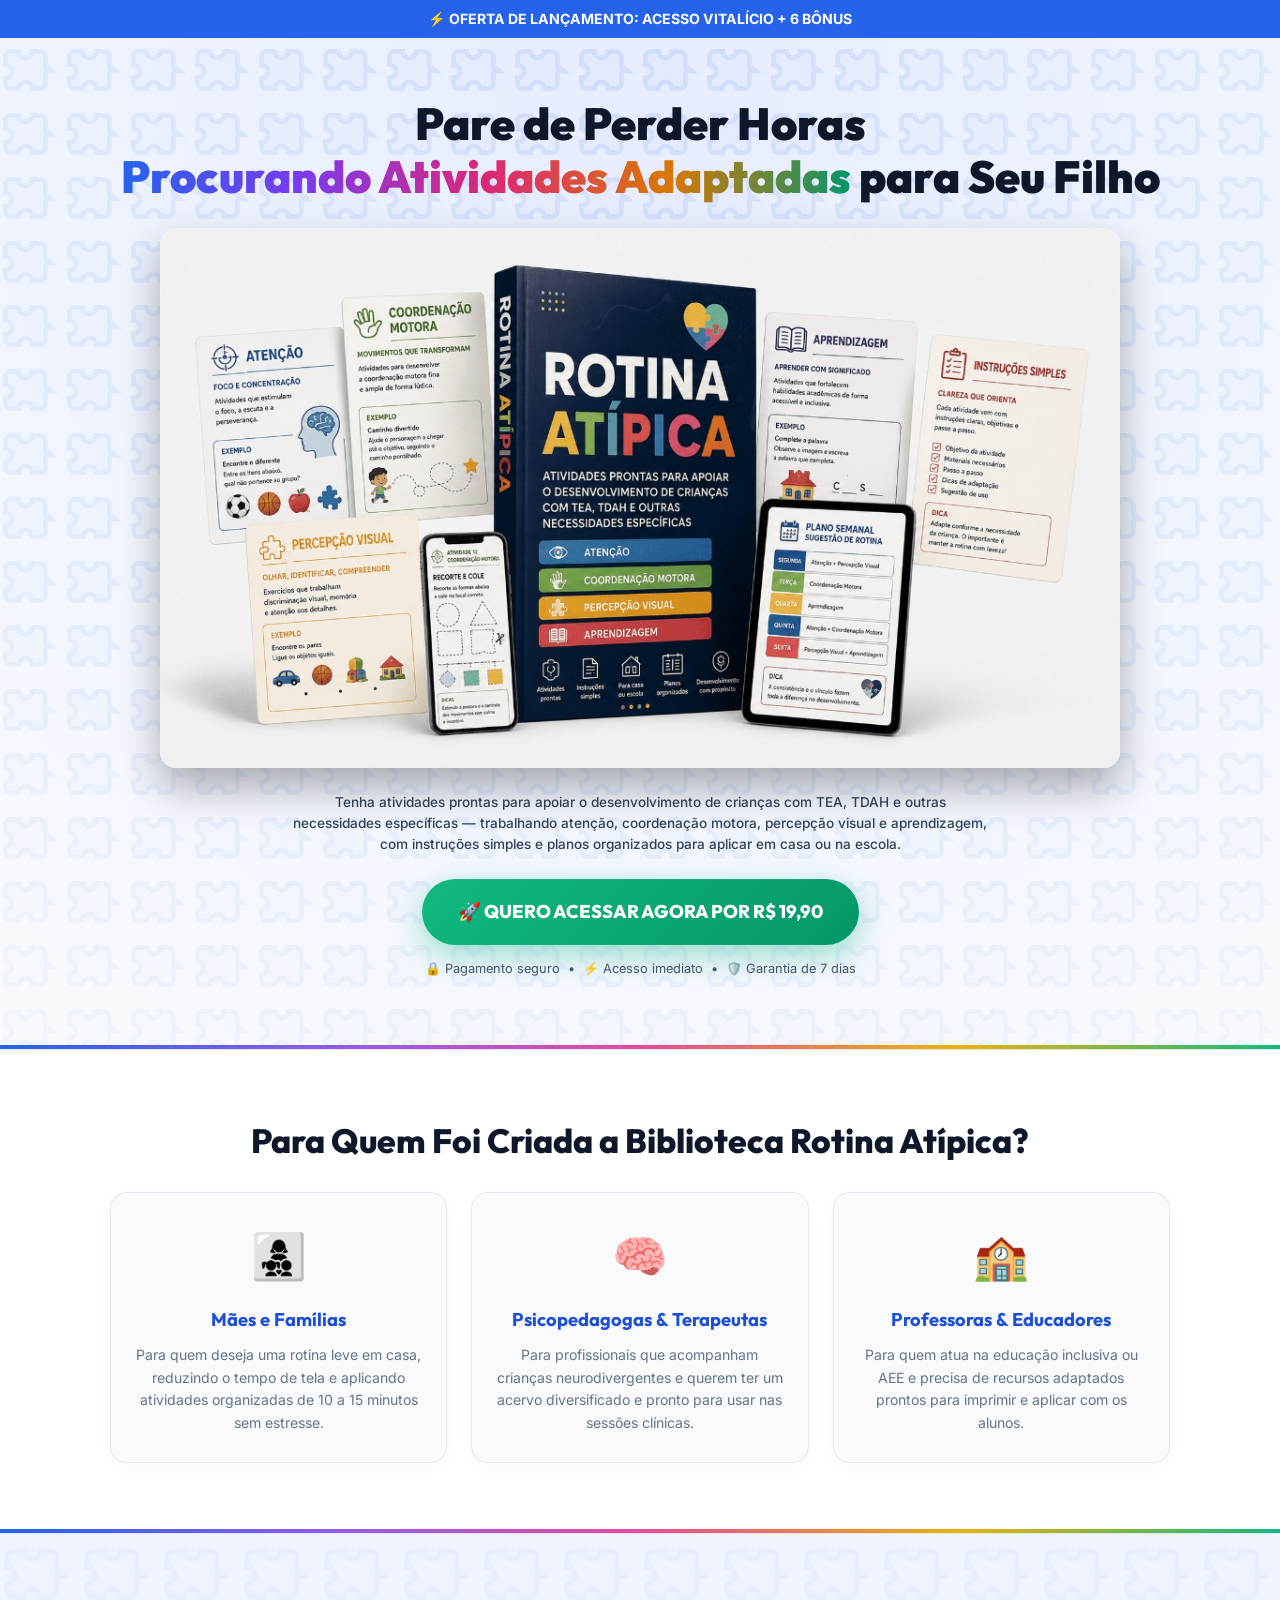
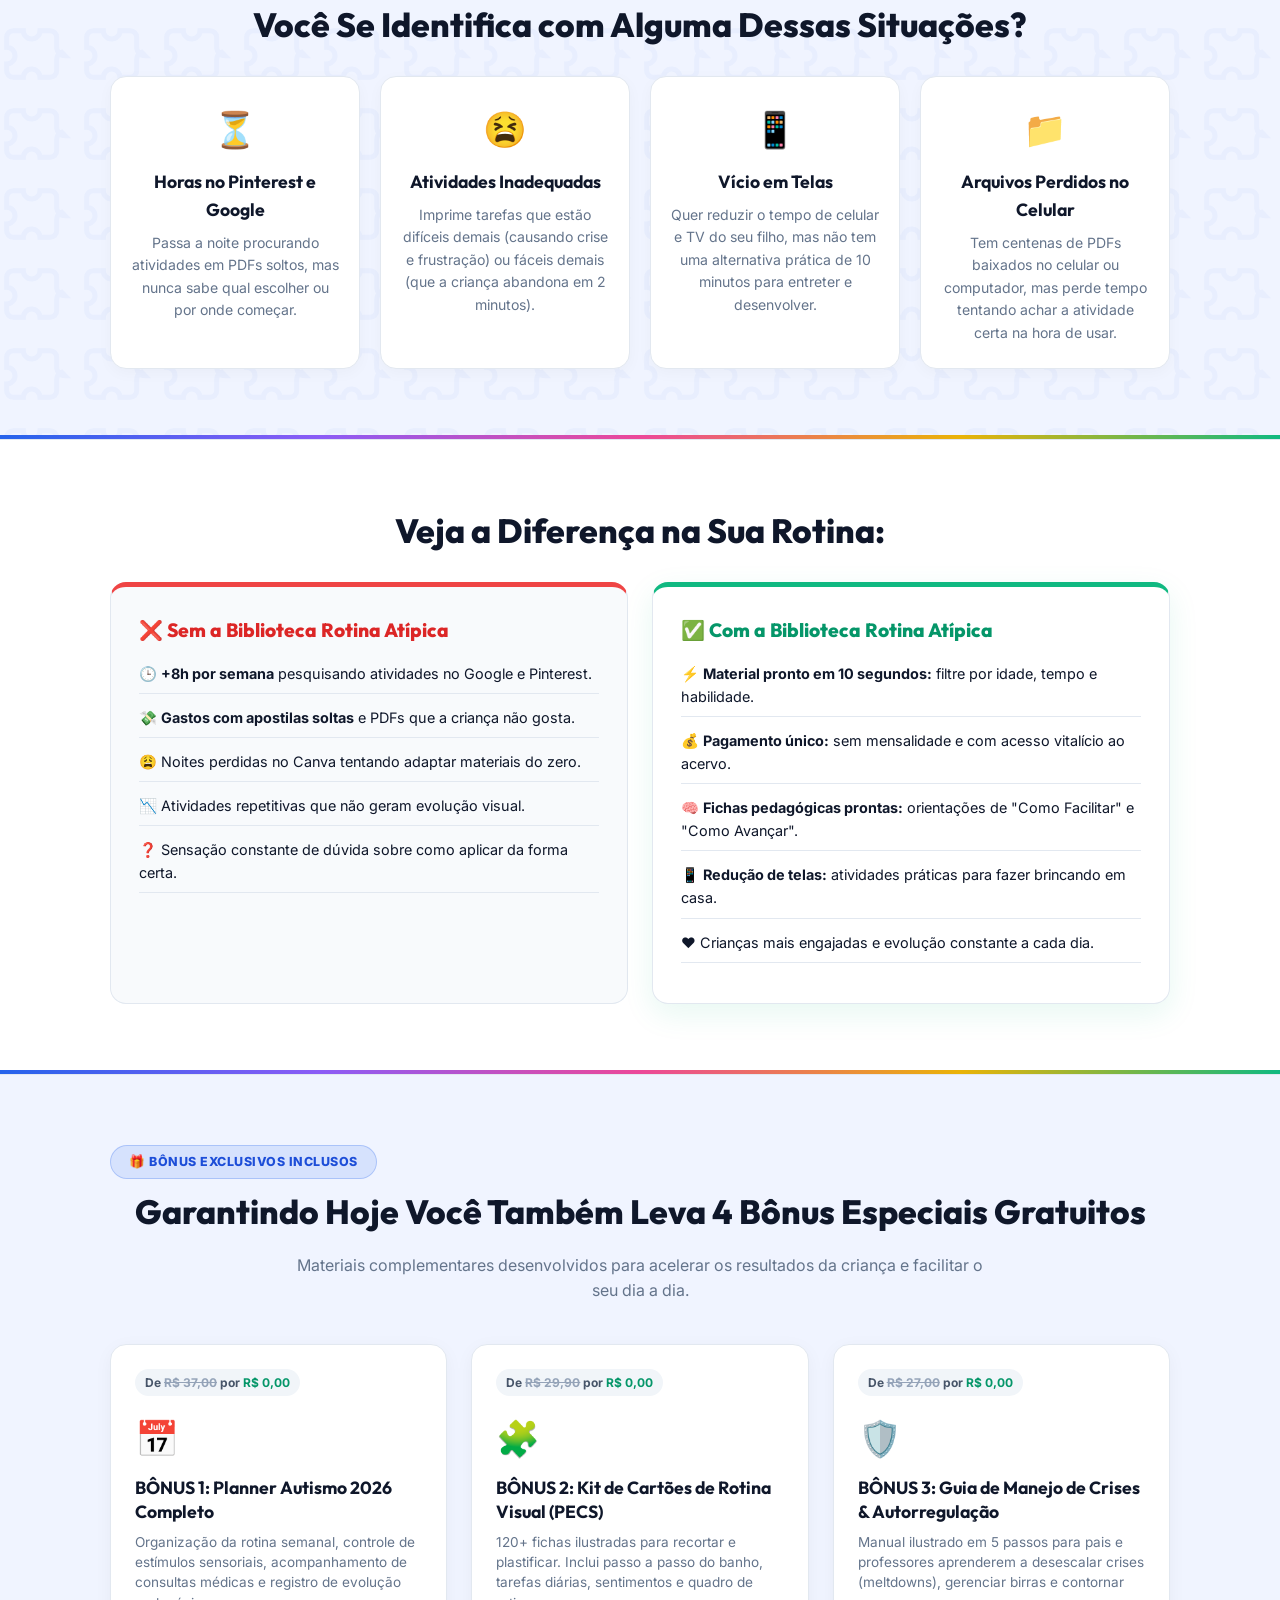
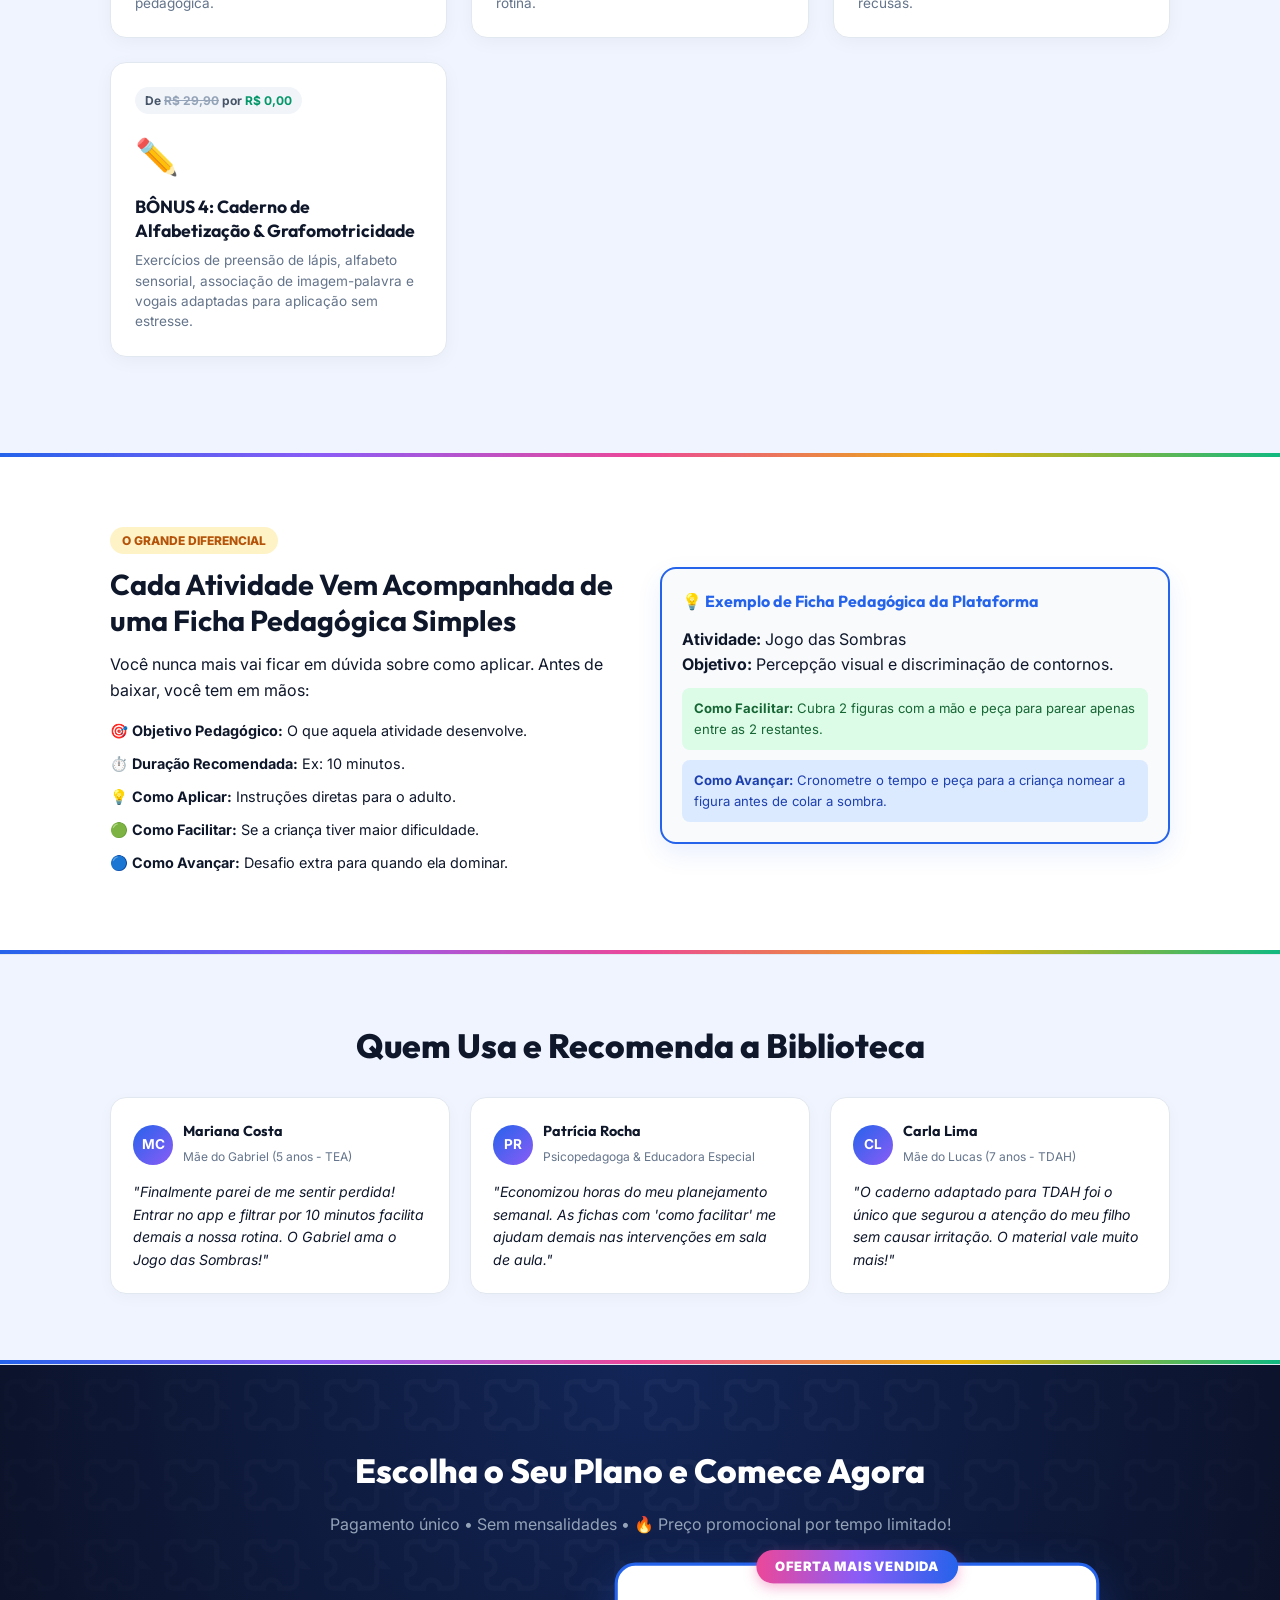
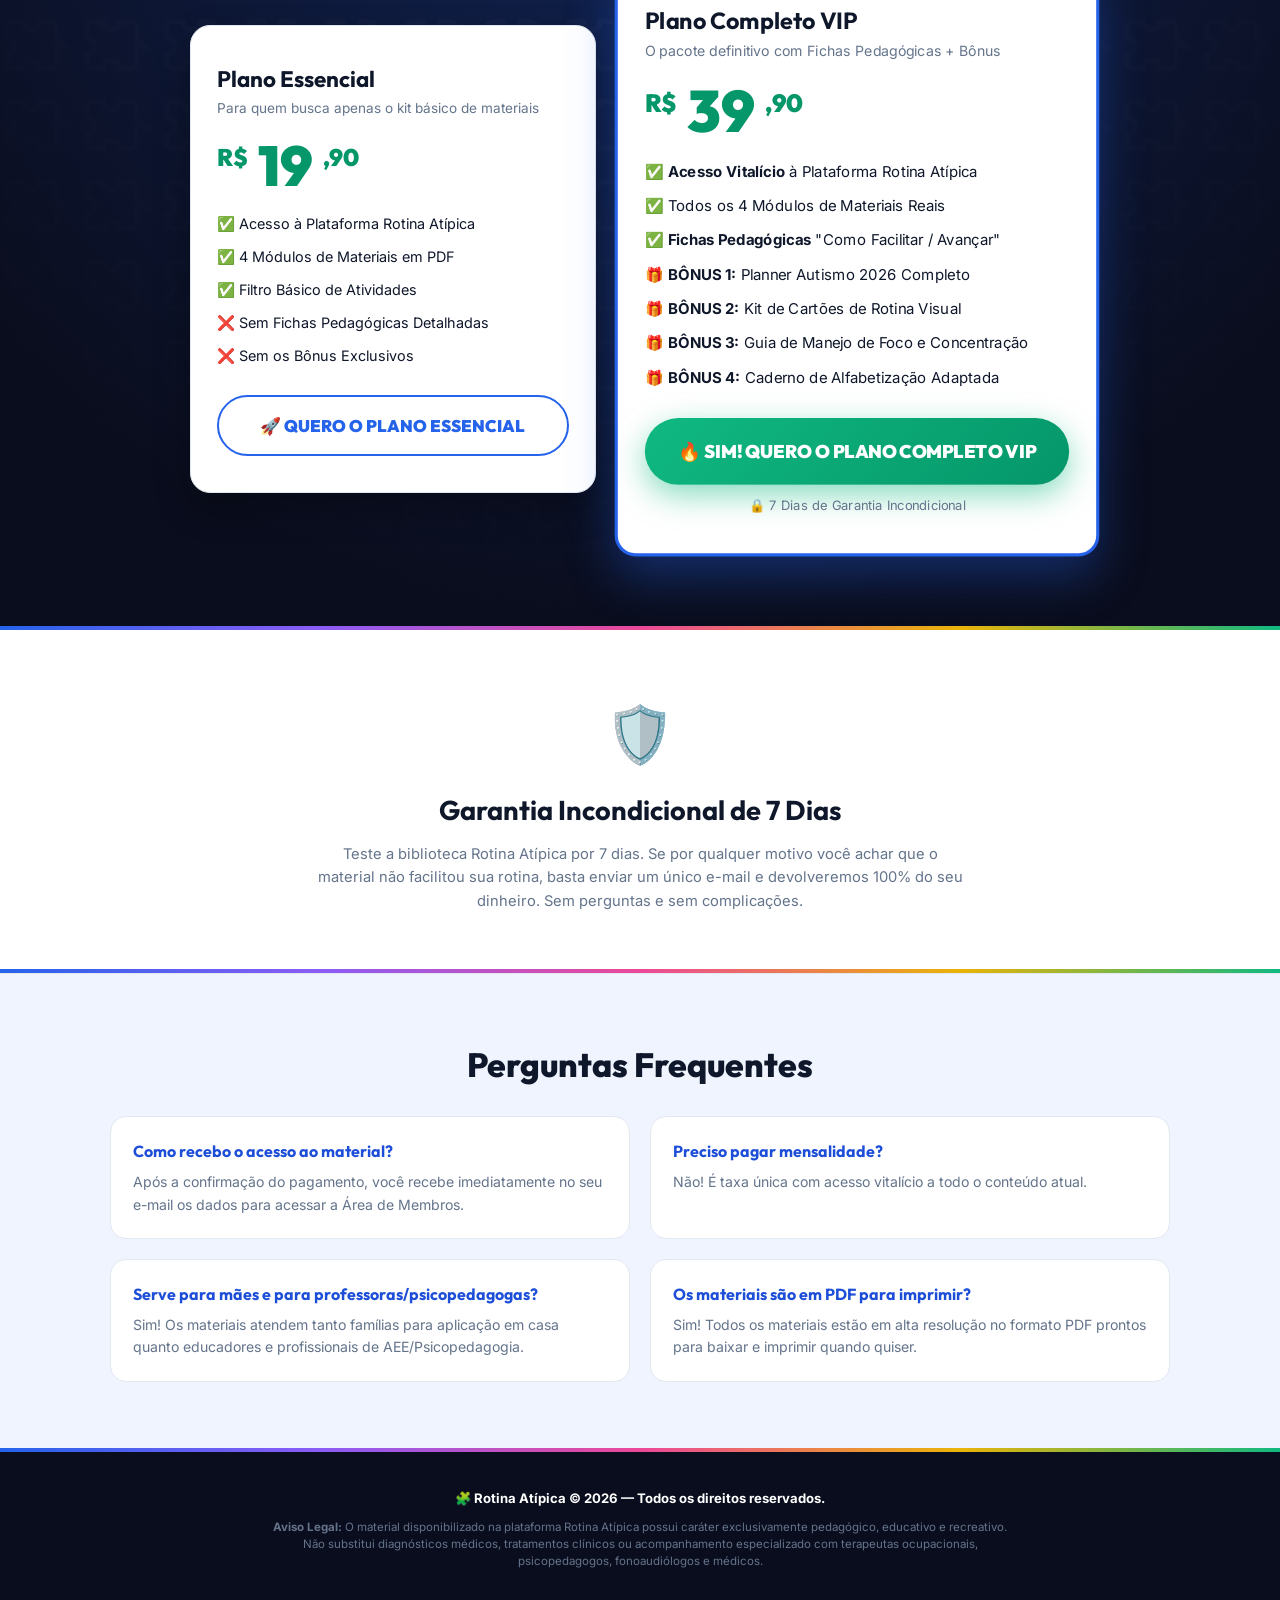
==== commit 0c135d0b: "Remover banner verde do rodape da secao de bonus" ====
--- a/pagina-de-vendas.html
+++ b/pagina-de-vendas.html
@@ -175,11 +175,6 @@
           <h3>BÔNUS 4: Caderno de Alfabetização & Grafomotricidade</h3>
           <p>Exercícios de preensão de lápis, alfabeto sensorial, associação de imagem-palavra e vogais adaptadas para aplicação sem estresse.</p>
         </div>
-      </div>
-
-      <div class="bonus-total-banner text-center">
-        🎉 <strong>Mais de R$ 120,00 em bônus inclusos 100% GRÁTIS</strong> ao garantir o Plano Completo VIP hoje!
-      </div>
     </div>
   </section>
 
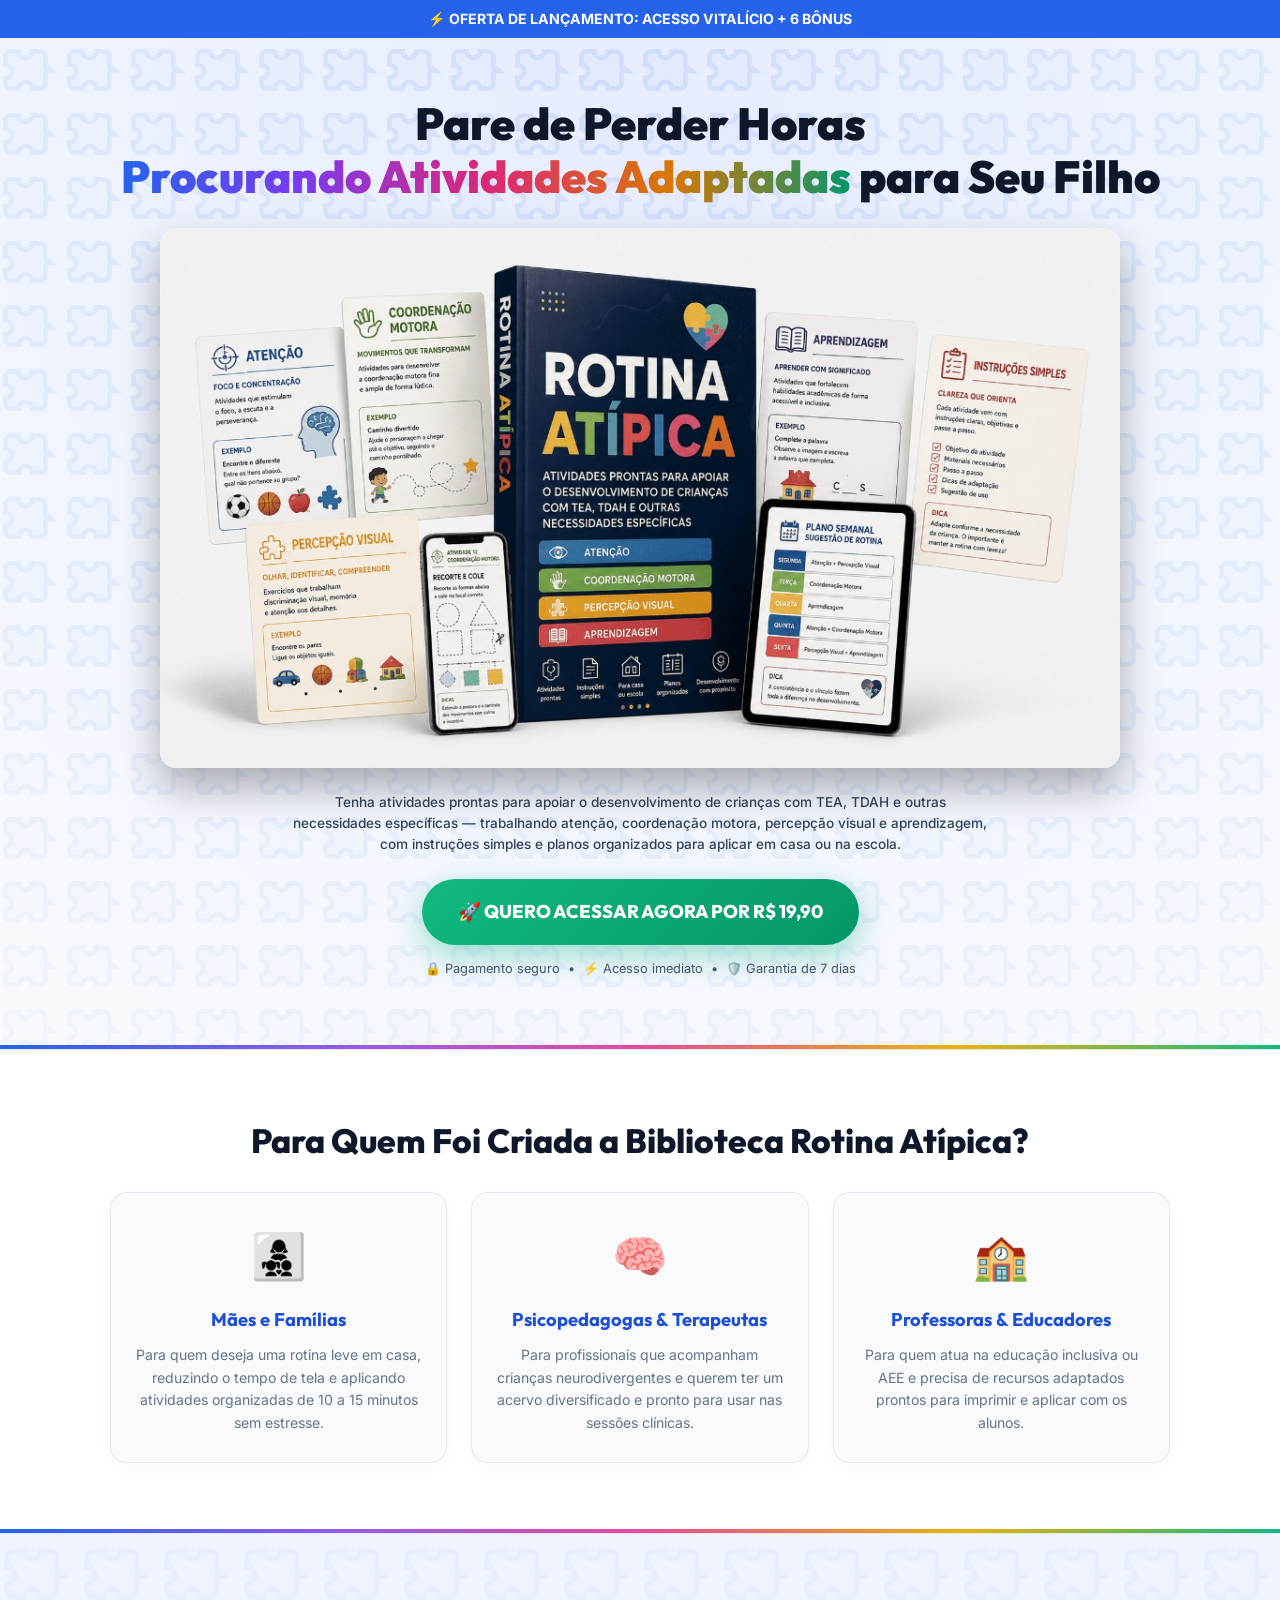
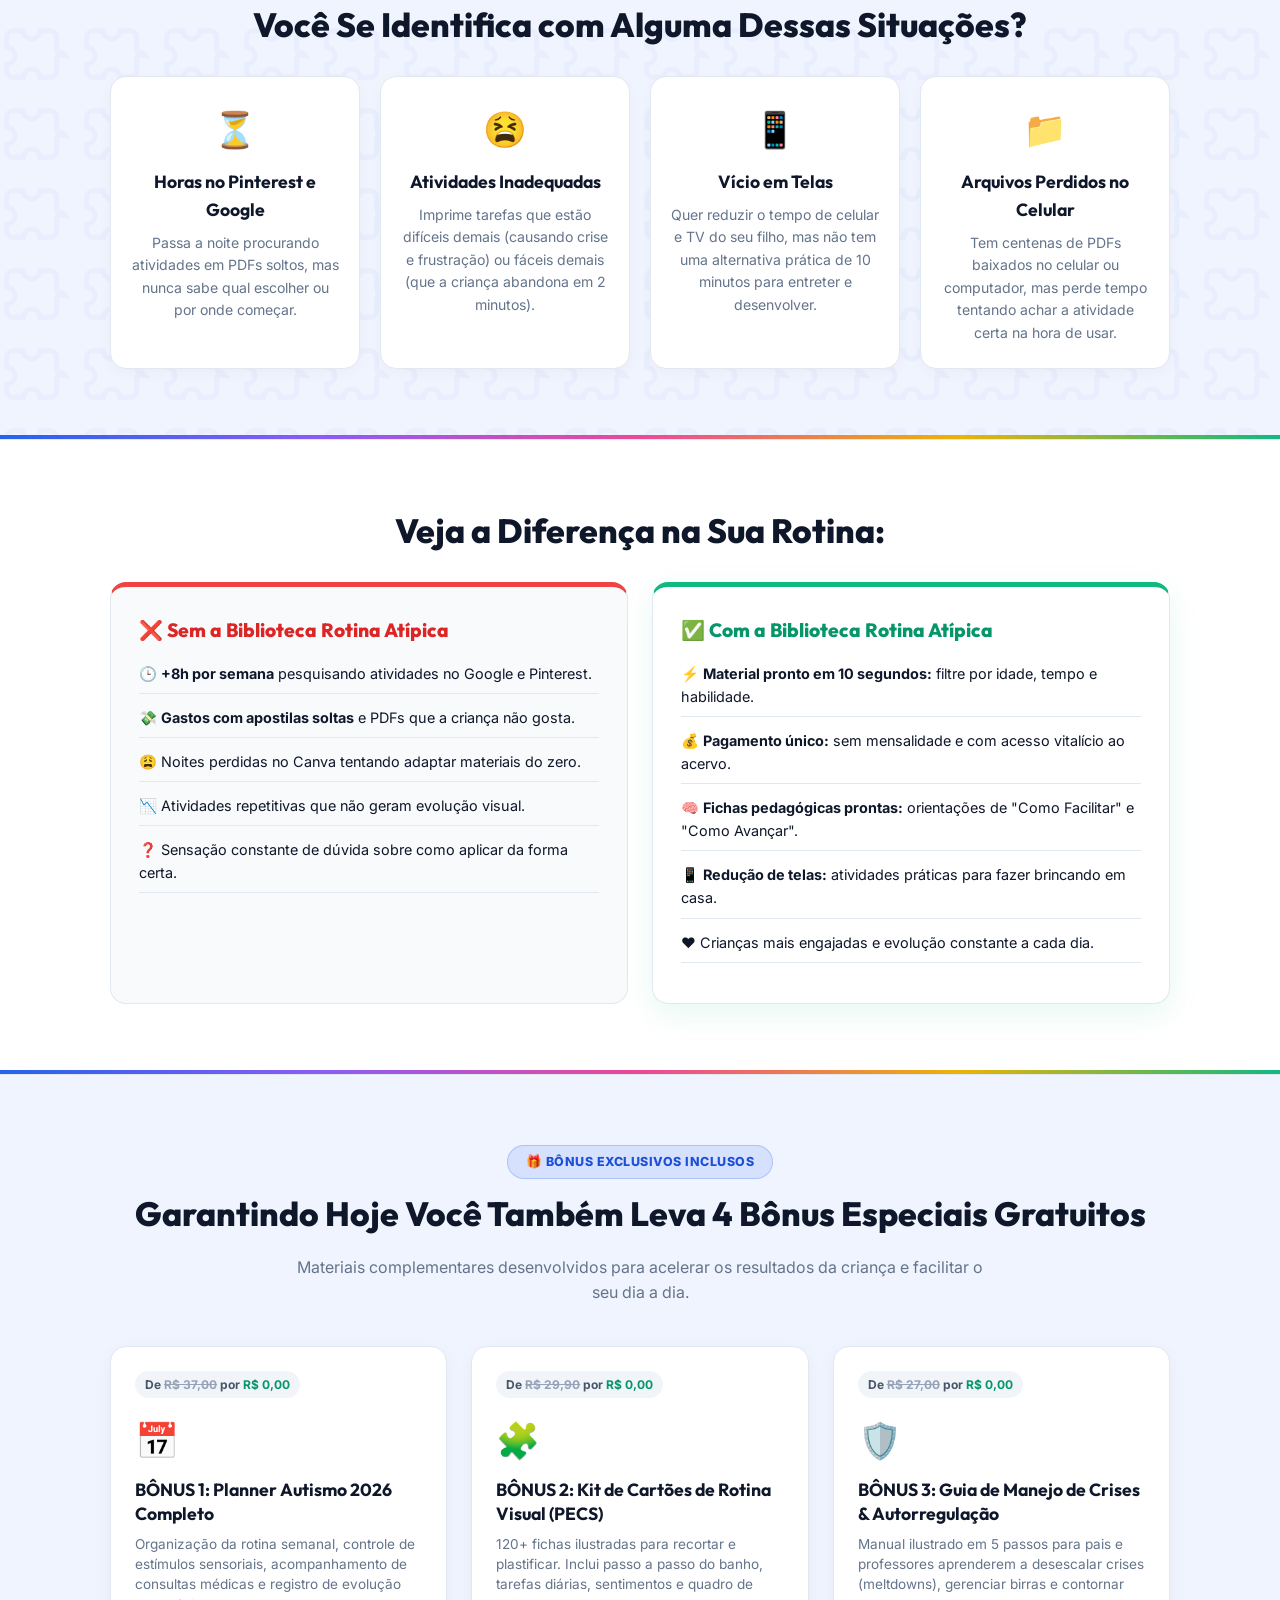
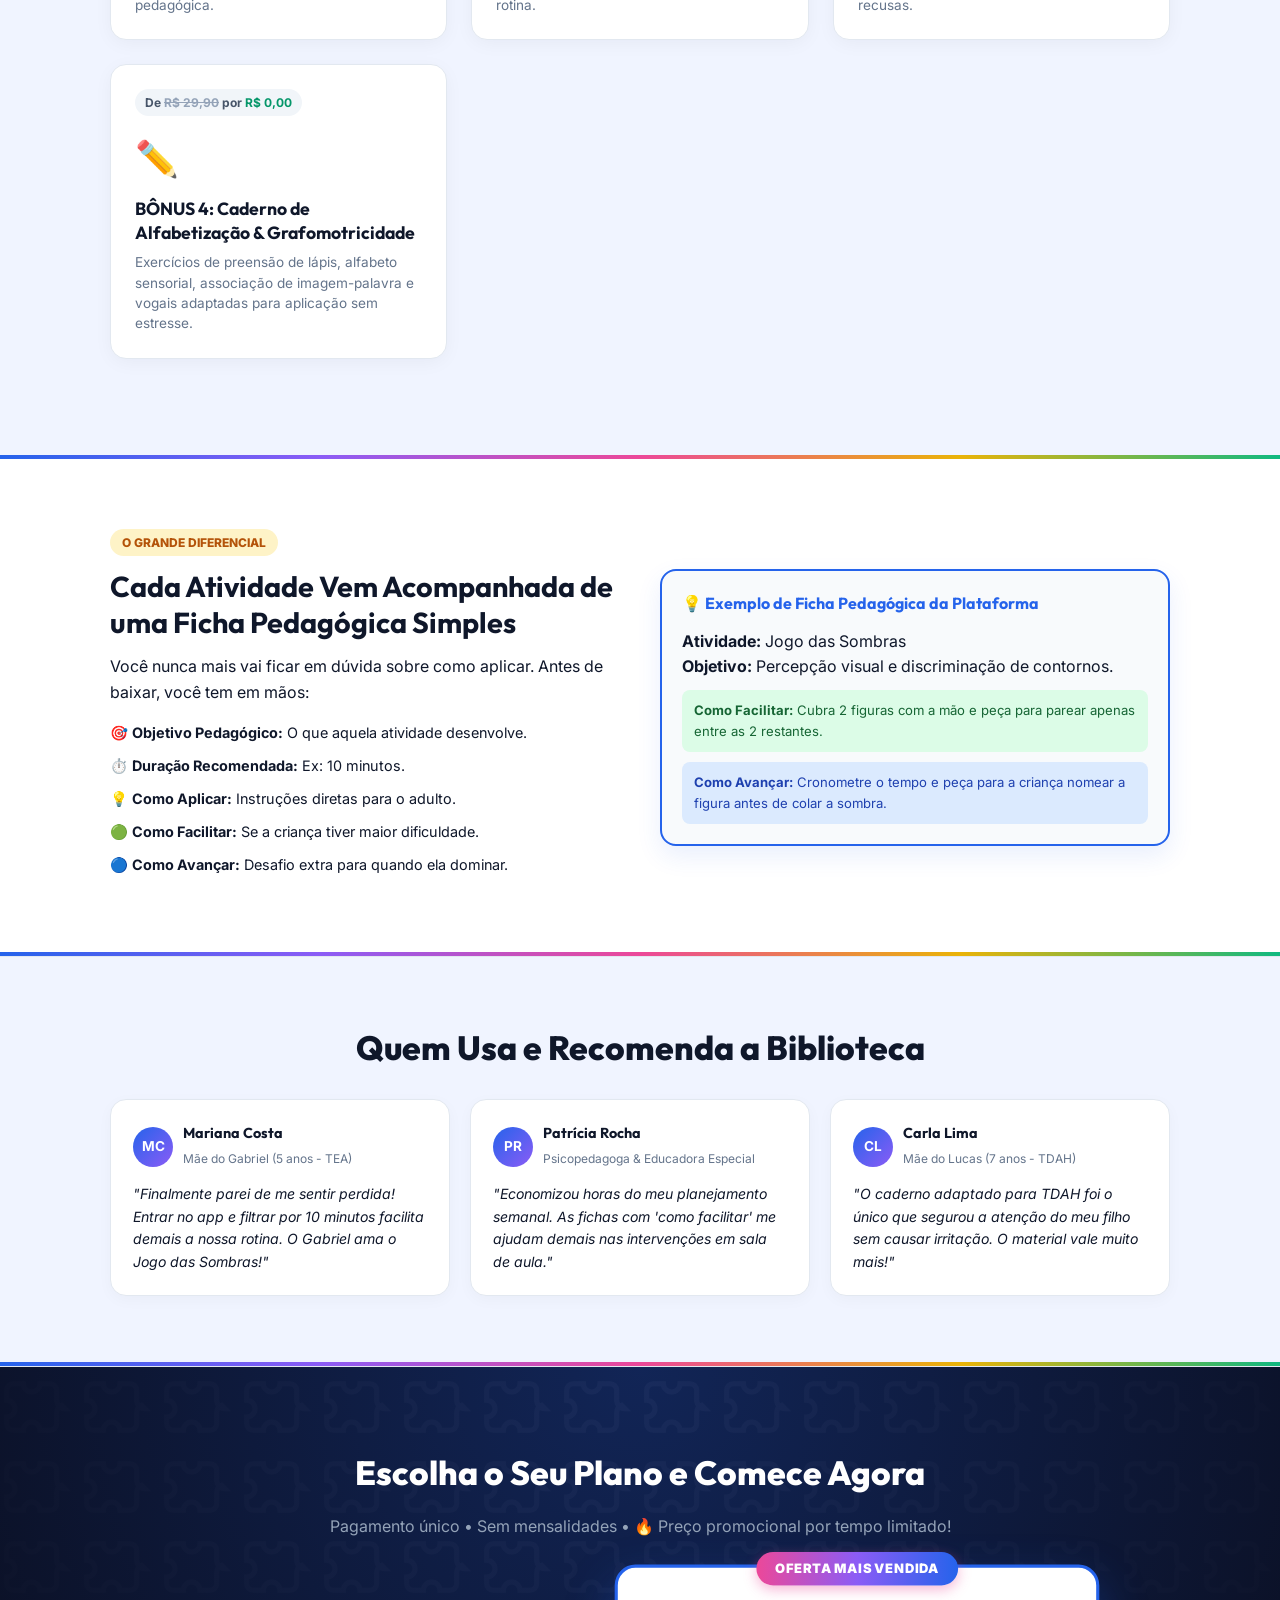
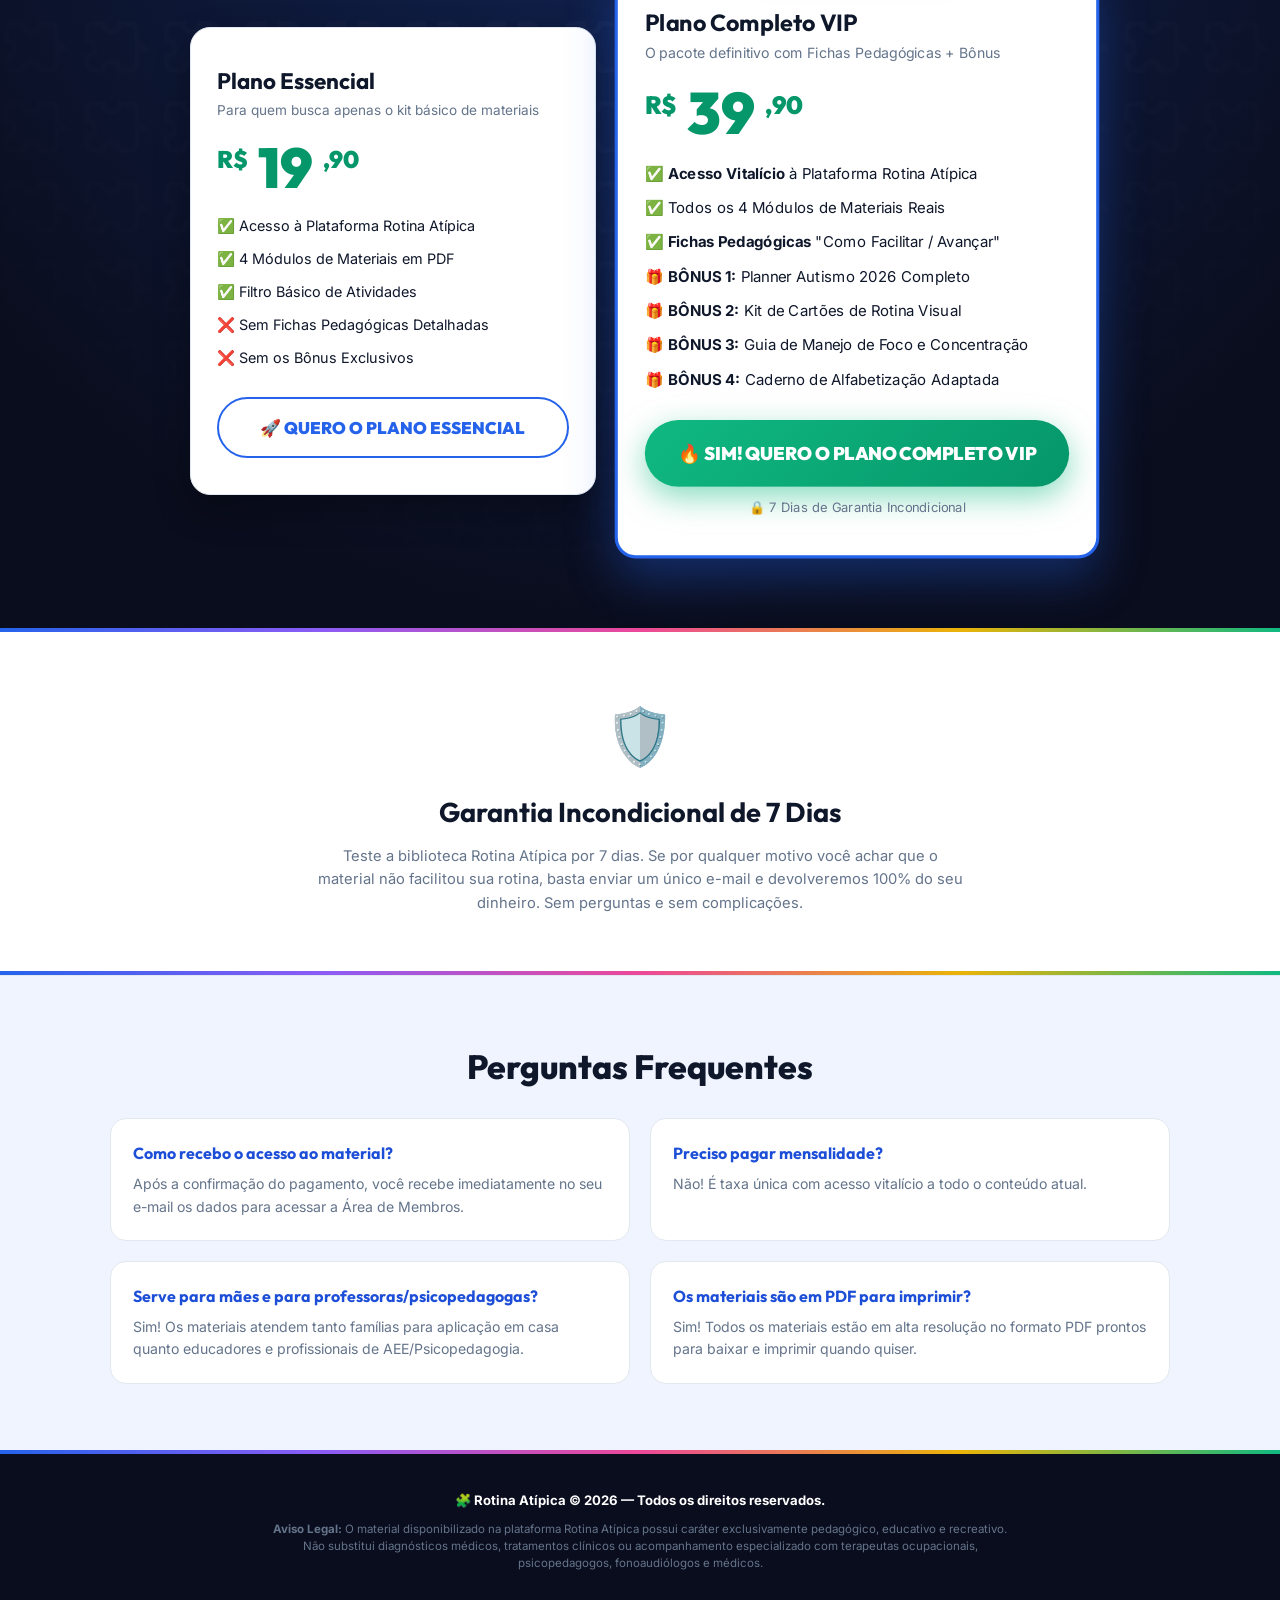
==== commit 4ecadef5: "Centralizar a tag de topo da secao de bonus" ====
--- a/pagina-de-vendas.html
+++ b/pagina-de-vendas.html
@@ -137,7 +137,7 @@
   <!-- Bonus Section (Substituindo a seção anterior) -->
   <section class="bonus-section">
     <div class="container">
-      <div class="bonus-tag-top text-center">🎁 BÔNUS EXCLUSIVOS INCLUSOS</div>
+      <div class="text-center"><span class="bonus-tag-top">🎁 BÔNUS EXCLUSIVOS INCLUSOS</span></div>
       <h2 class="section-title text-center">Garantindo Hoje Você Também Leva 4 Bônus Especiais Gratuitos</h2>
       <p class="section-desc text-center">
         Materiais complementares desenvolvidos para acelerar os resultados da criança e facilitar o seu dia a dia.
--- a/vendas-styles.css
+++ b/vendas-styles.css
@@ -974,7 +974,8 @@
   font-size: 0.78rem;
   font-weight: 800;
   letter-spacing: 0.5px;
-  margin-bottom: 12px;
+  margin-bottom: 14px;
+  text-align: center;
 }
 
 .bonus-grid {
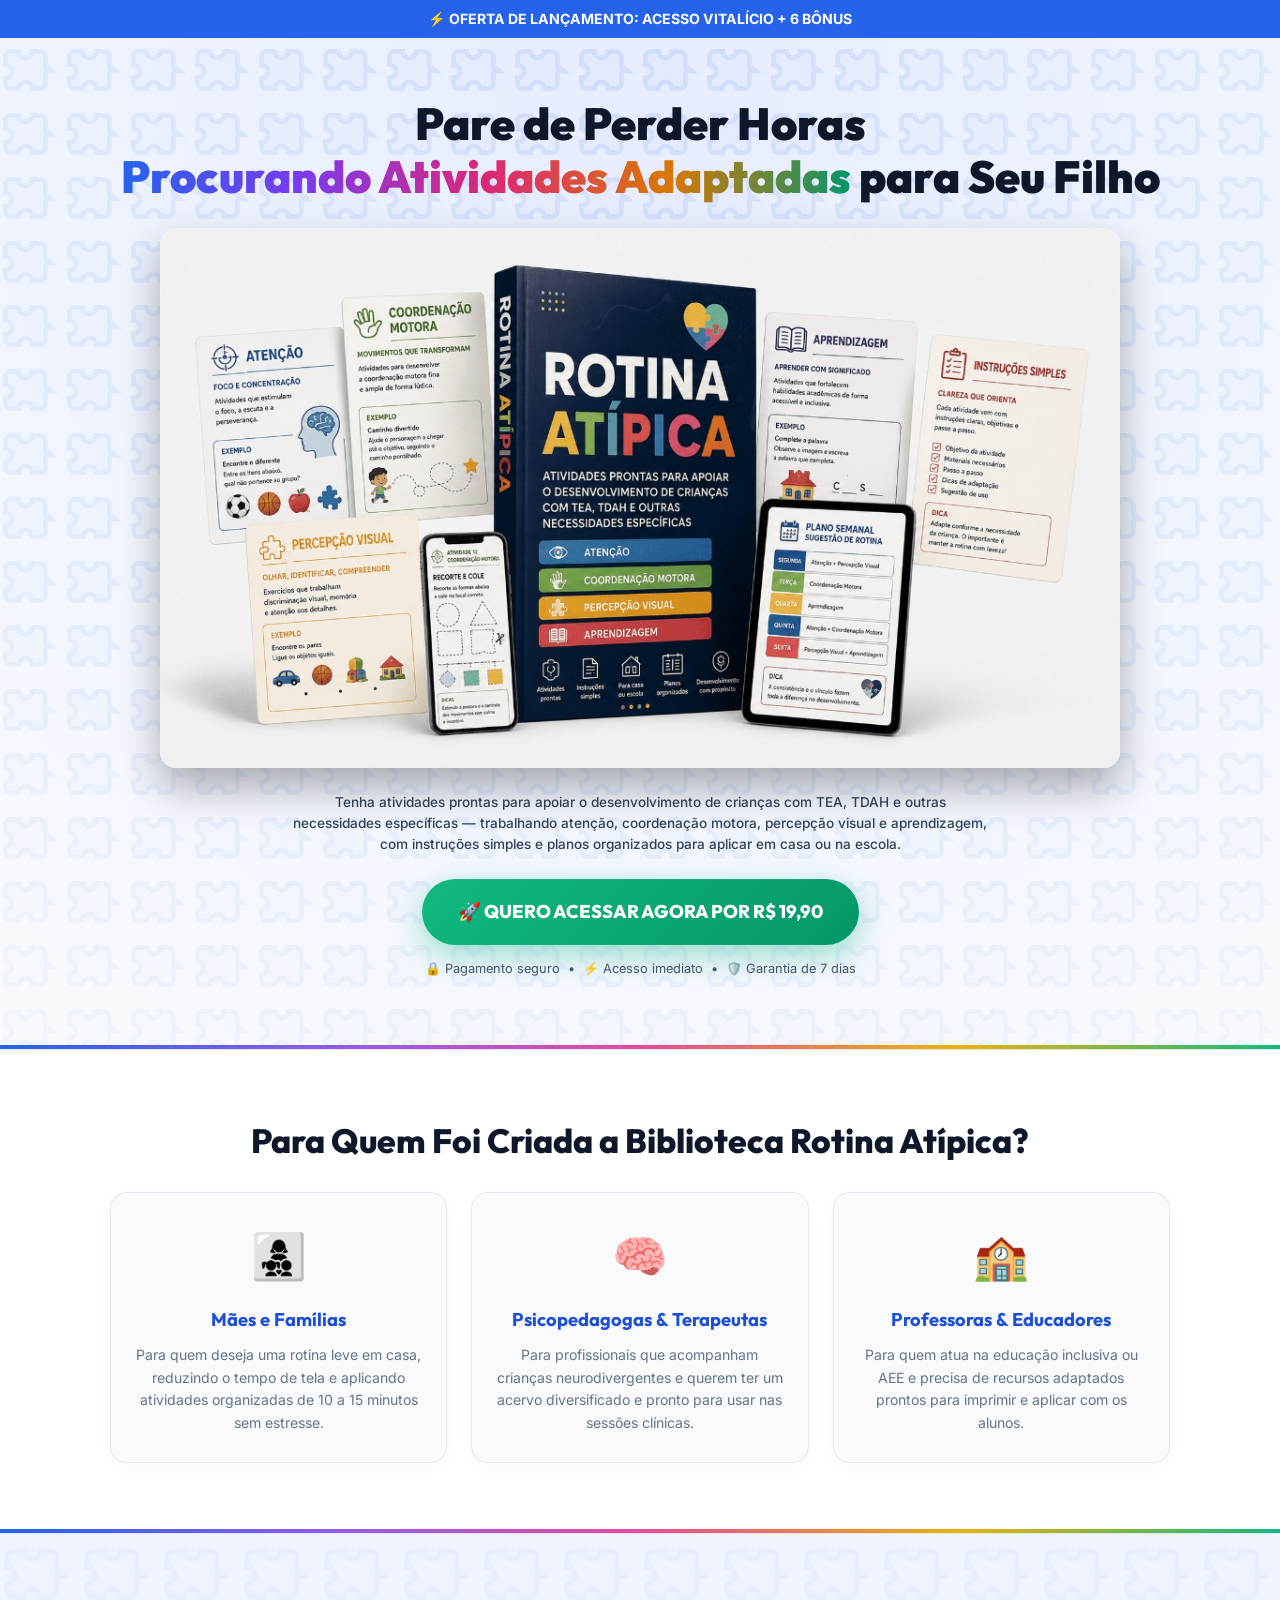
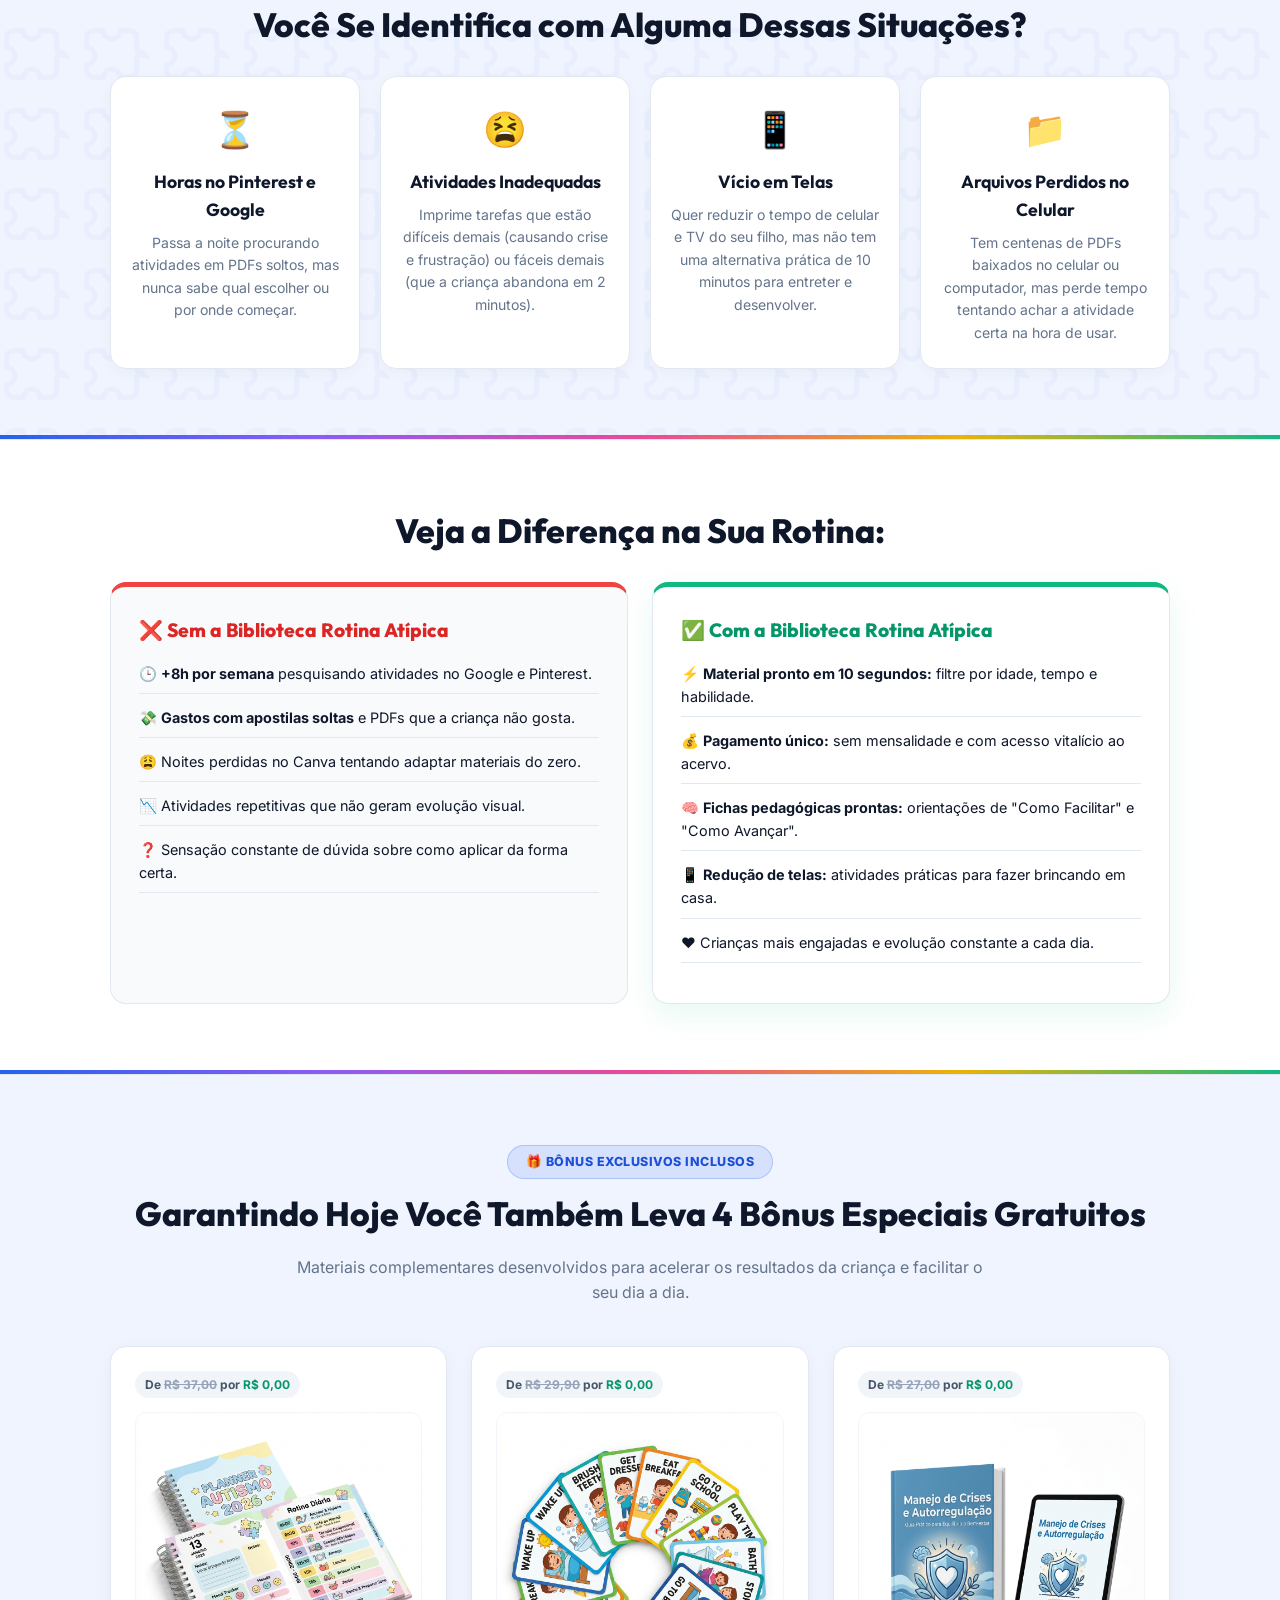
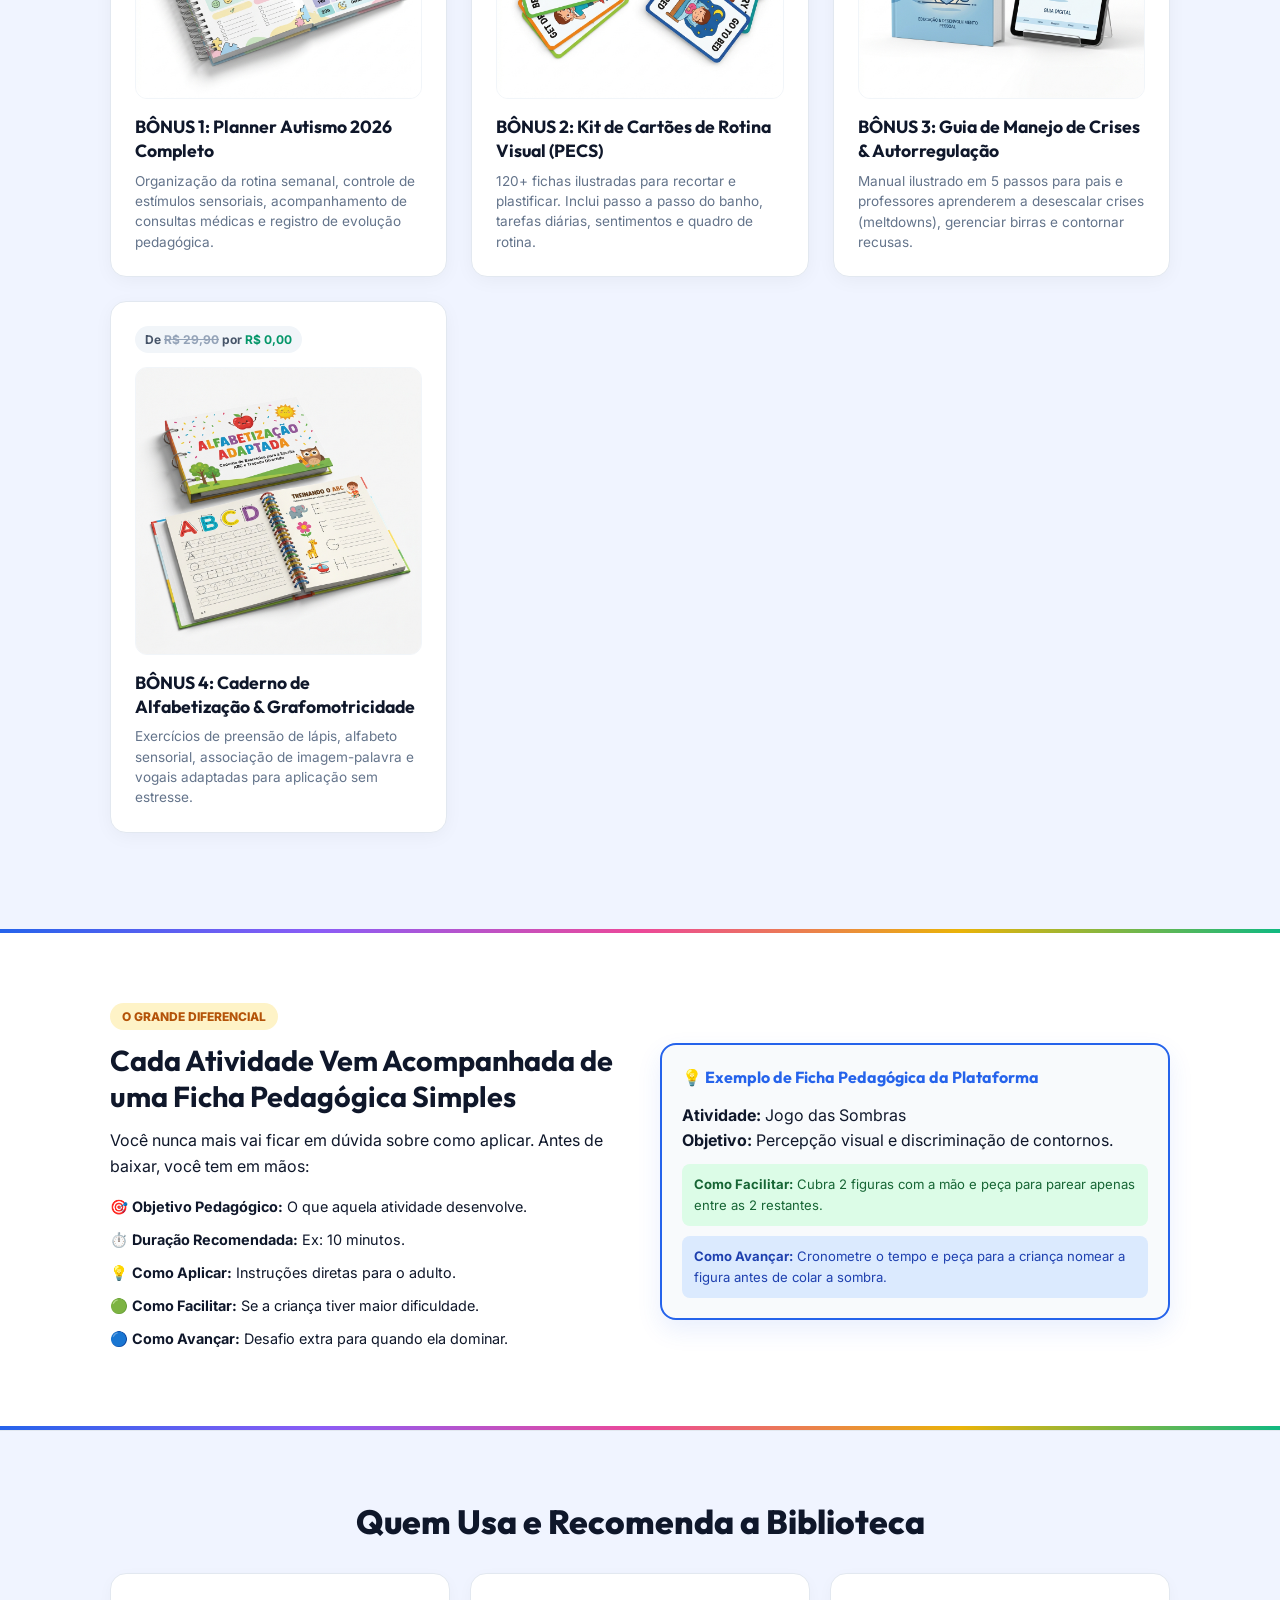
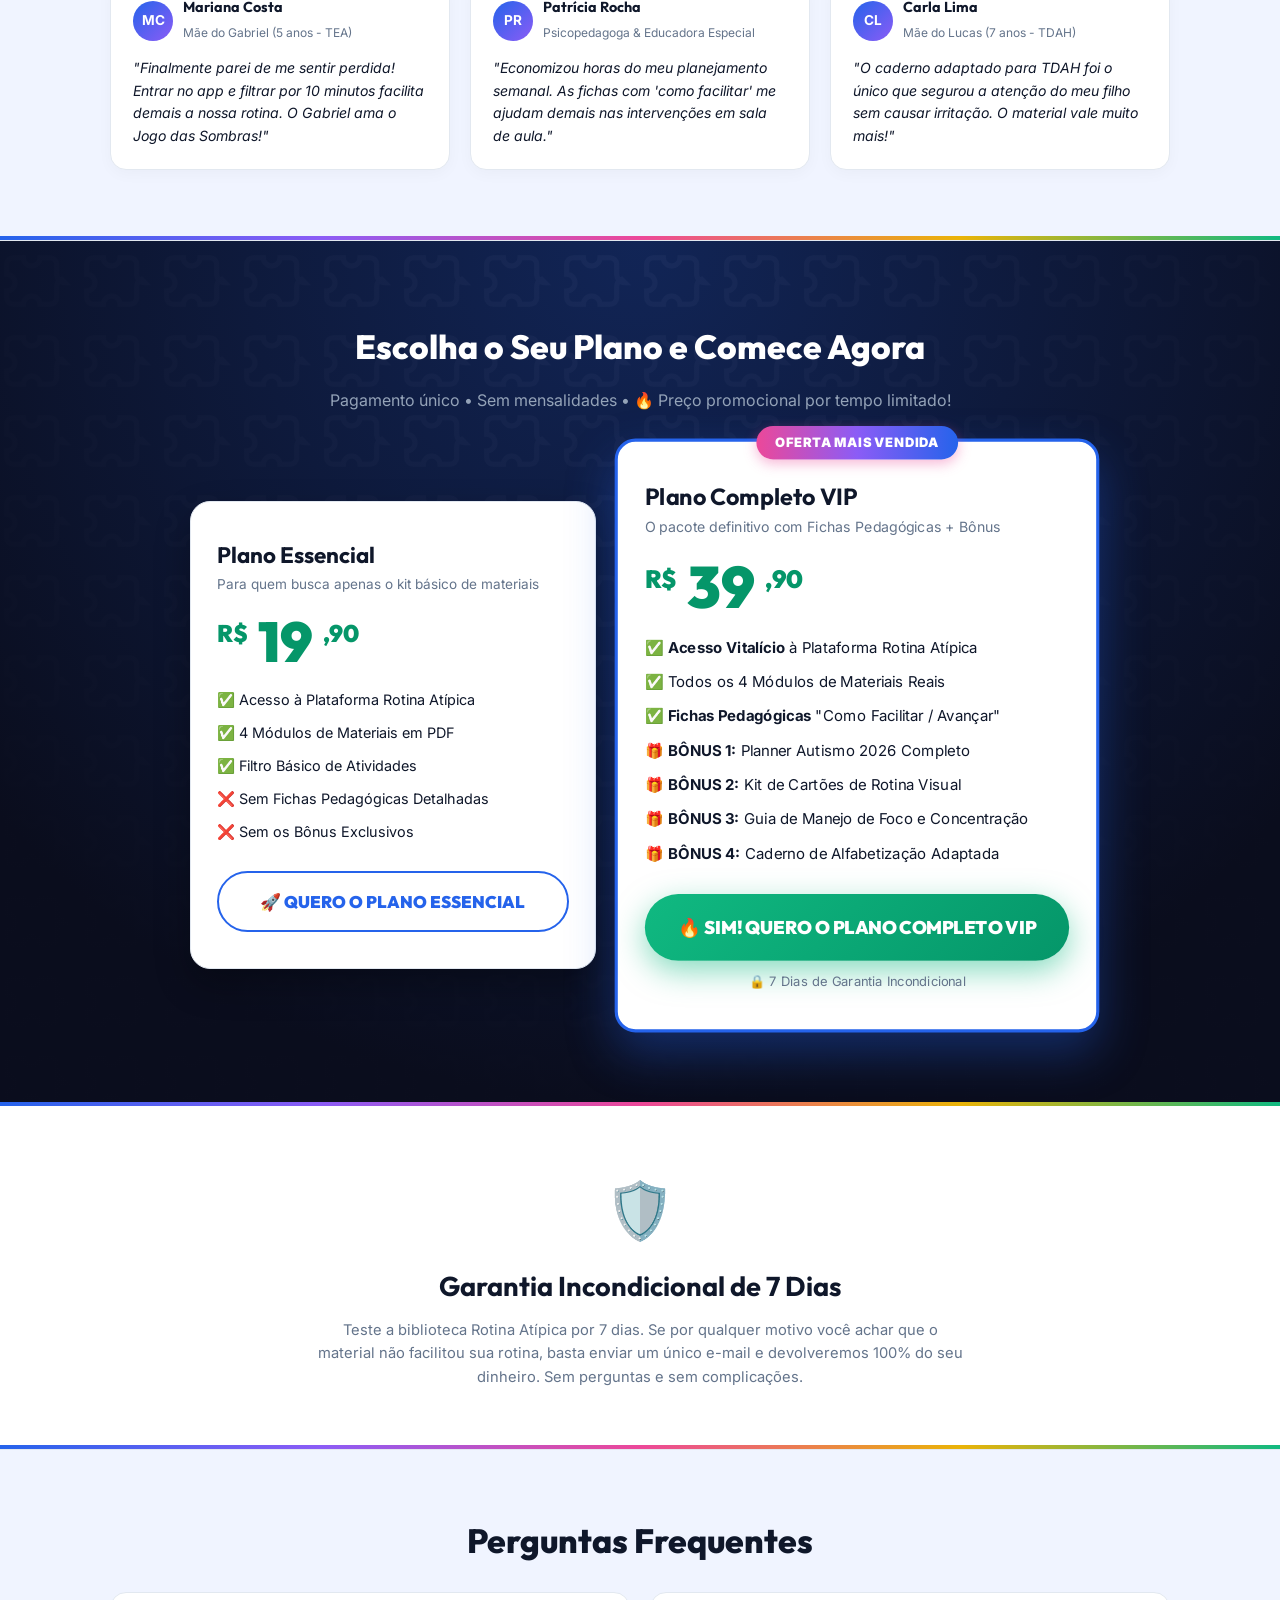
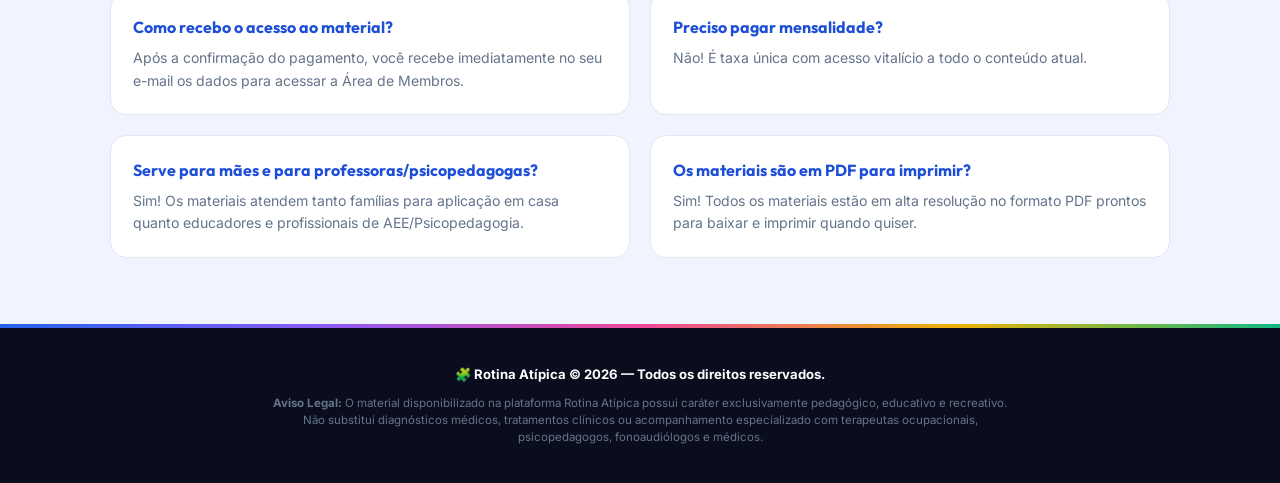
==== commit d5baeef5: "Adicionar mockups 3D gerados para os 4 bonus da pagina de vendas" ====
--- a/pagina-de-vendas.html
+++ b/pagina-de-vendas.html
@@ -147,7 +147,9 @@
         <!-- Bonus 1 -->
         <div class="bonus-card">
           <div class="bonus-badge-val">De <span class="old-price">R$ 37,00</span> por <strong>R$ 0,00</strong></div>
-          <div class="bonus-icon">📅</div>
+          <div class="bonus-img-wrapper">
+            <img src="bonus1.jpg" alt="Mockup Bônus 1 Planner Autismo 2026" class="bonus-img">
+          </div>
           <h3>BÔNUS 1: Planner Autismo 2026 Completo</h3>
           <p>Organização da rotina semanal, controle de estímulos sensoriais, acompanhamento de consultas médicas e registro de evolução pedagógica.</p>
         </div>
@@ -155,7 +157,9 @@
         <!-- Bonus 2 -->
         <div class="bonus-card">
           <div class="bonus-badge-val">De <span class="old-price">R$ 29,90</span> por <strong>R$ 0,00</strong></div>
-          <div class="bonus-icon">🧩</div>
+          <div class="bonus-img-wrapper">
+            <img src="bonus2.jpg" alt="Mockup Bônus 2 Kit de Cartões de Rotina Visual" class="bonus-img">
+          </div>
           <h3>BÔNUS 2: Kit de Cartões de Rotina Visual (PECS)</h3>
           <p>120+ fichas ilustradas para recortar e plastificar. Inclui passo a passo do banho, tarefas diárias, sentimentos e quadro de rotina.</p>
         </div>
@@ -163,7 +167,9 @@
         <!-- Bonus 3 -->
         <div class="bonus-card">
           <div class="bonus-badge-val">De <span class="old-price">R$ 27,00</span> por <strong>R$ 0,00</strong></div>
-          <div class="bonus-icon">🛡️</div>
+          <div class="bonus-img-wrapper">
+            <img src="bonus3.jpg" alt="Mockup Bônus 3 Guia de Manejo de Crises" class="bonus-img">
+          </div>
           <h3>BÔNUS 3: Guia de Manejo de Crises & Autorregulação</h3>
           <p>Manual ilustrado em 5 passos para pais e professores aprenderem a desescalar crises (meltdowns), gerenciar birras e contornar recusas.</p>
         </div>
@@ -171,7 +177,9 @@
         <!-- Bonus 4 -->
         <div class="bonus-card">
           <div class="bonus-badge-val">De <span class="old-price">R$ 29,90</span> por <strong>R$ 0,00</strong></div>
-          <div class="bonus-icon">✏️</div>
+          <div class="bonus-img-wrapper">
+            <img src="bonus4.jpg" alt="Mockup Bônus 4 Caderno de Alfabetização Adaptada" class="bonus-img">
+          </div>
           <h3>BÔNUS 4: Caderno de Alfabetização & Grafomotricidade</h3>
           <p>Exercícios de preensão de lápis, alfabeto sensorial, associação de imagem-palavra e vogais adaptadas para aplicação sem estresse.</p>
         </div>
--- a/vendas-styles.css
+++ b/vendas-styles.css
@@ -1023,9 +1023,28 @@
   color: #059669;
 }
 
-.bonus-icon {
-  font-size: 2.2rem;
-  margin-bottom: 10px;
+.bonus-img-wrapper {
+  width: 100%;
+  aspect-ratio: 1 / 1;
+  overflow: hidden;
+  border-radius: 12px;
+  margin-bottom: 16px;
+  background: #ffffff;
+  display: flex;
+  align-items: center;
+  justify-content: center;
+  border: 1px solid #f1f5f9;
+}
+
+.bonus-img {
+  width: 100%;
+  height: 100%;
+  object-fit: cover;
+  transition: transform 0.3s ease;
+}
+
+.bonus-card:hover .bonus-img {
+  transform: scale(1.05);
 }
 
 .bonus-card h3 {
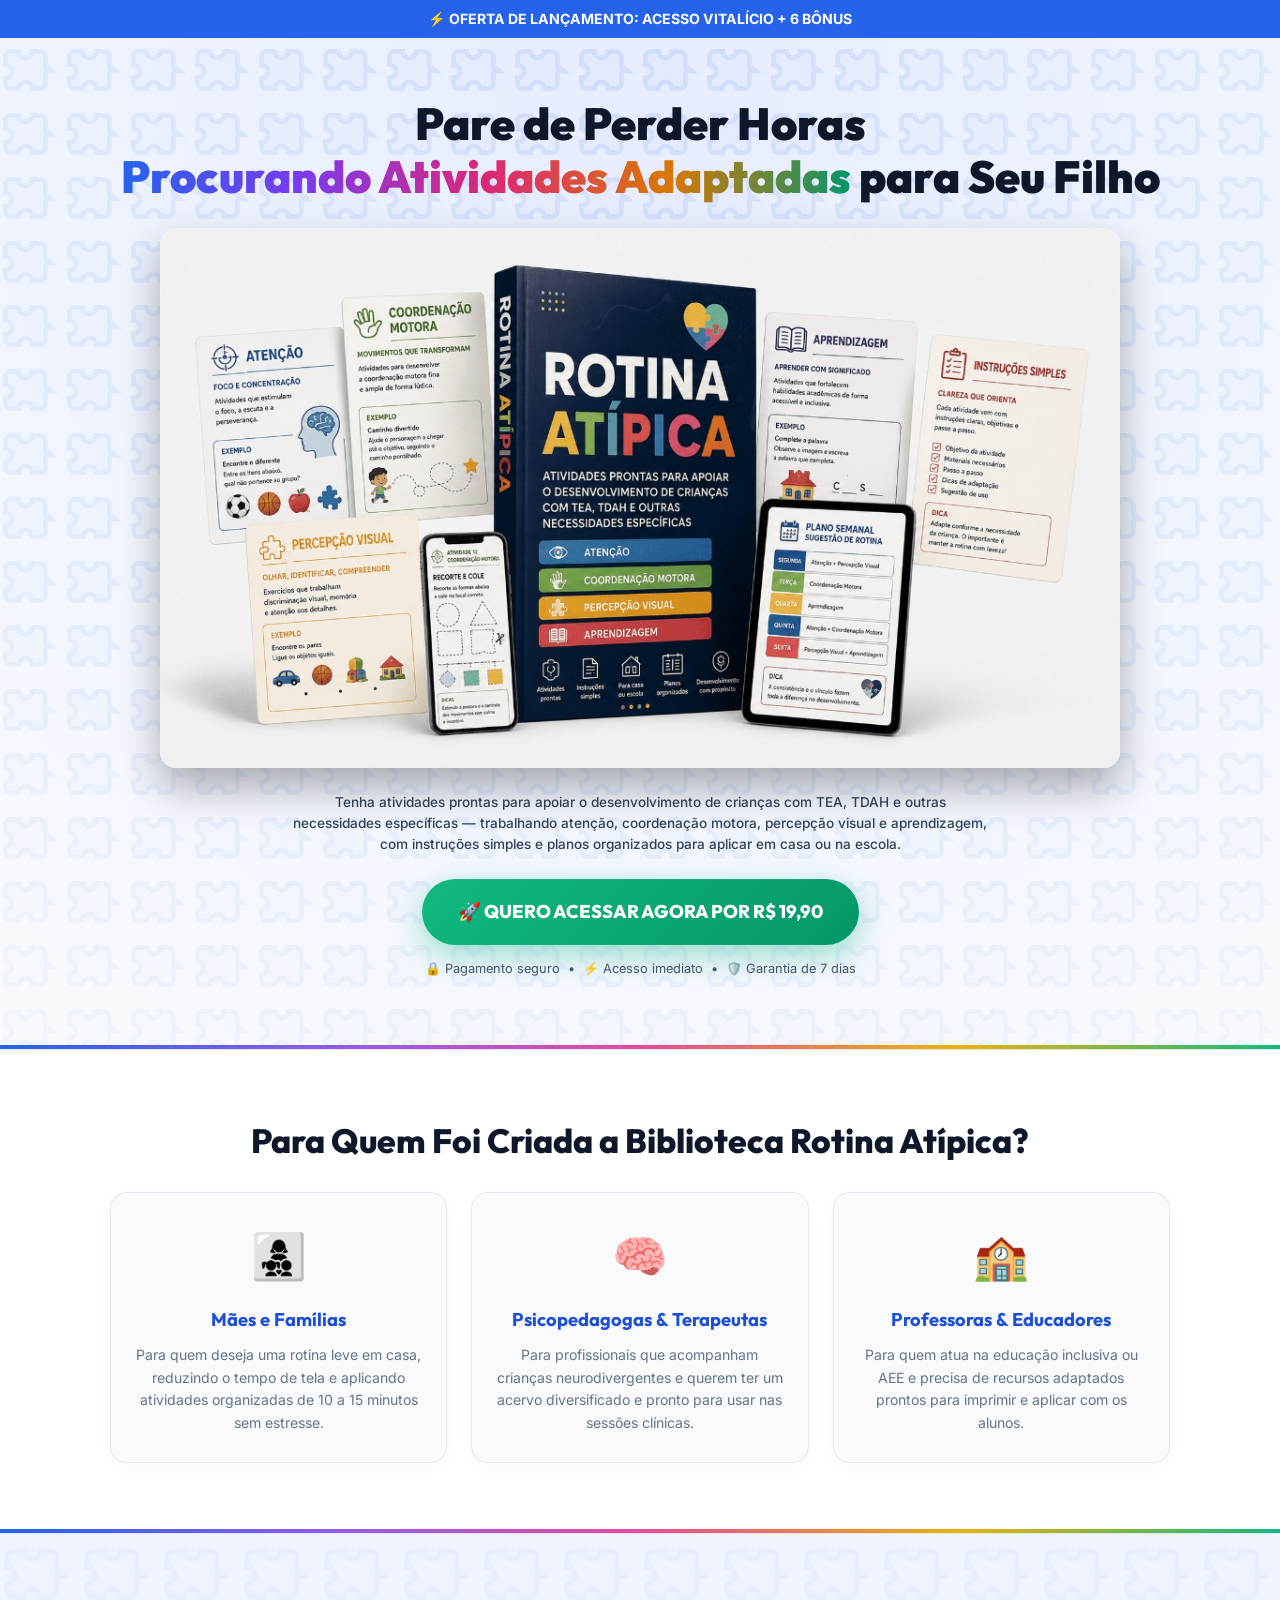
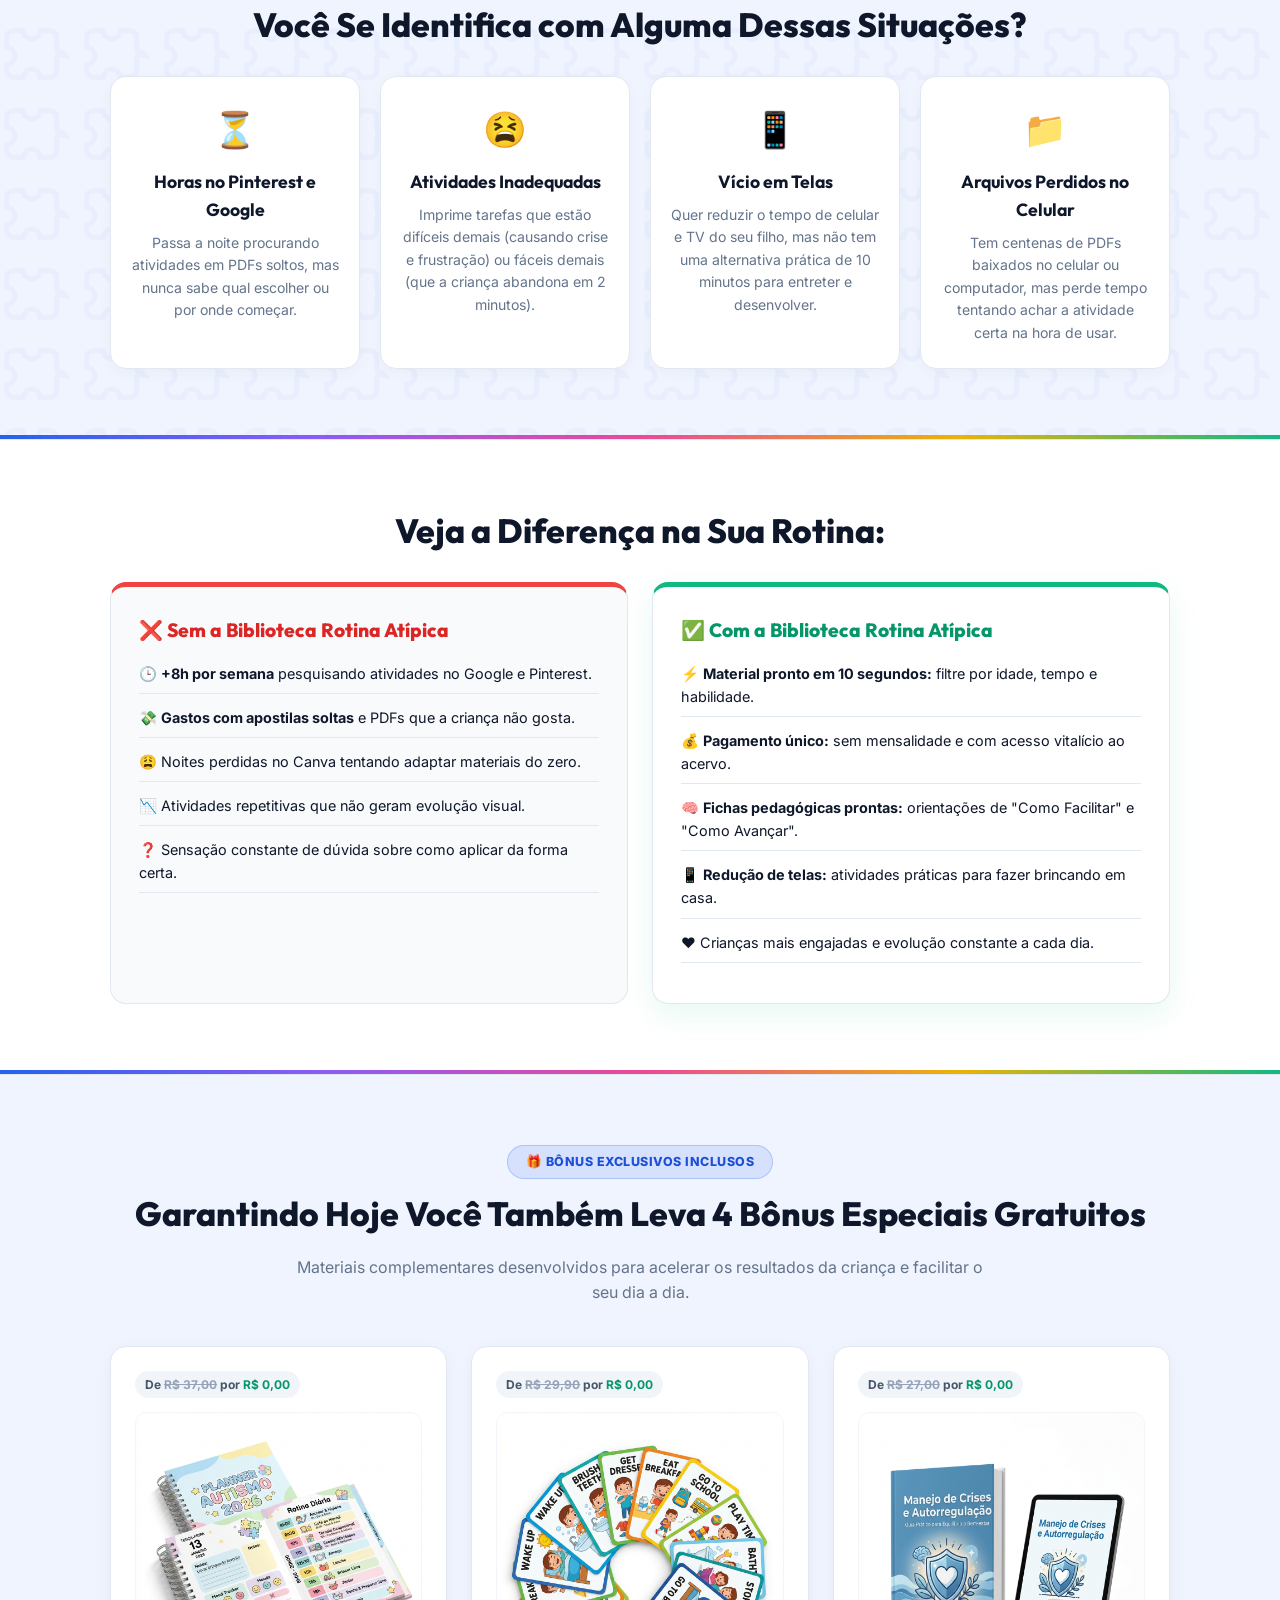
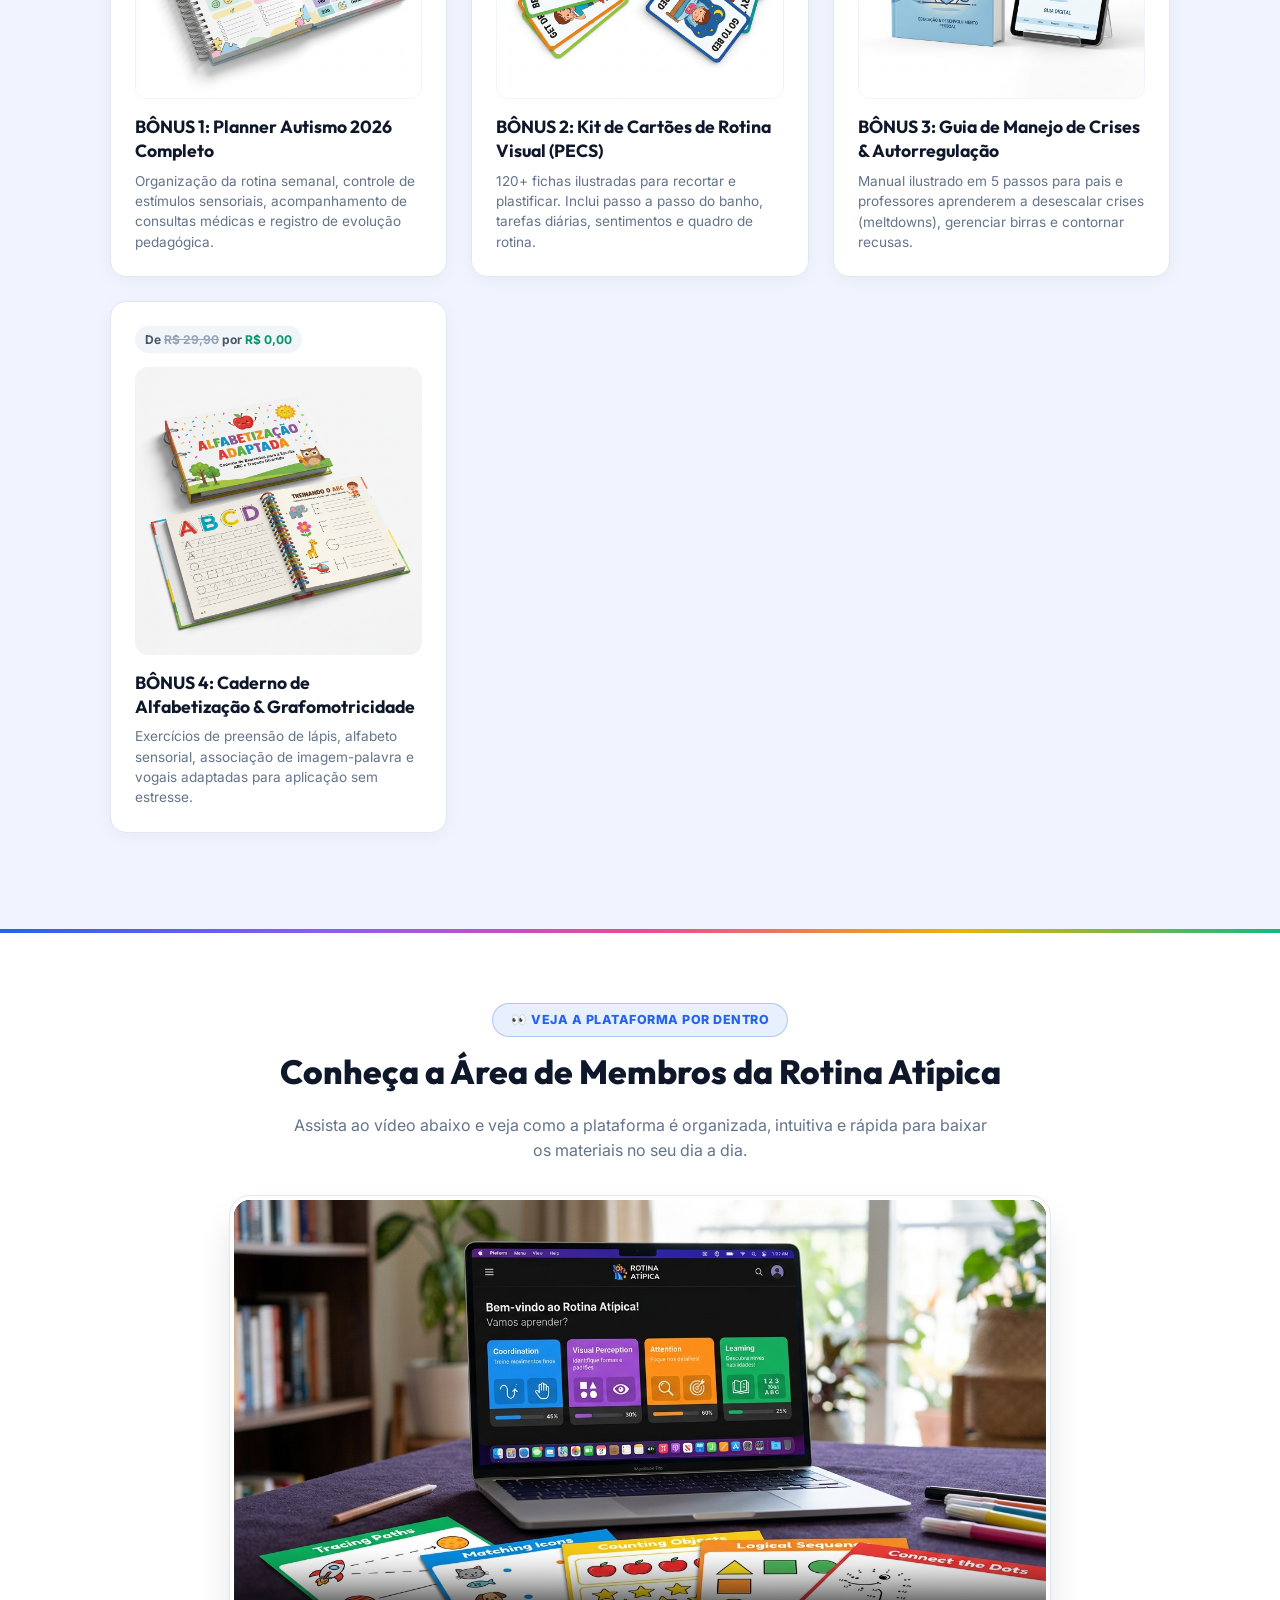
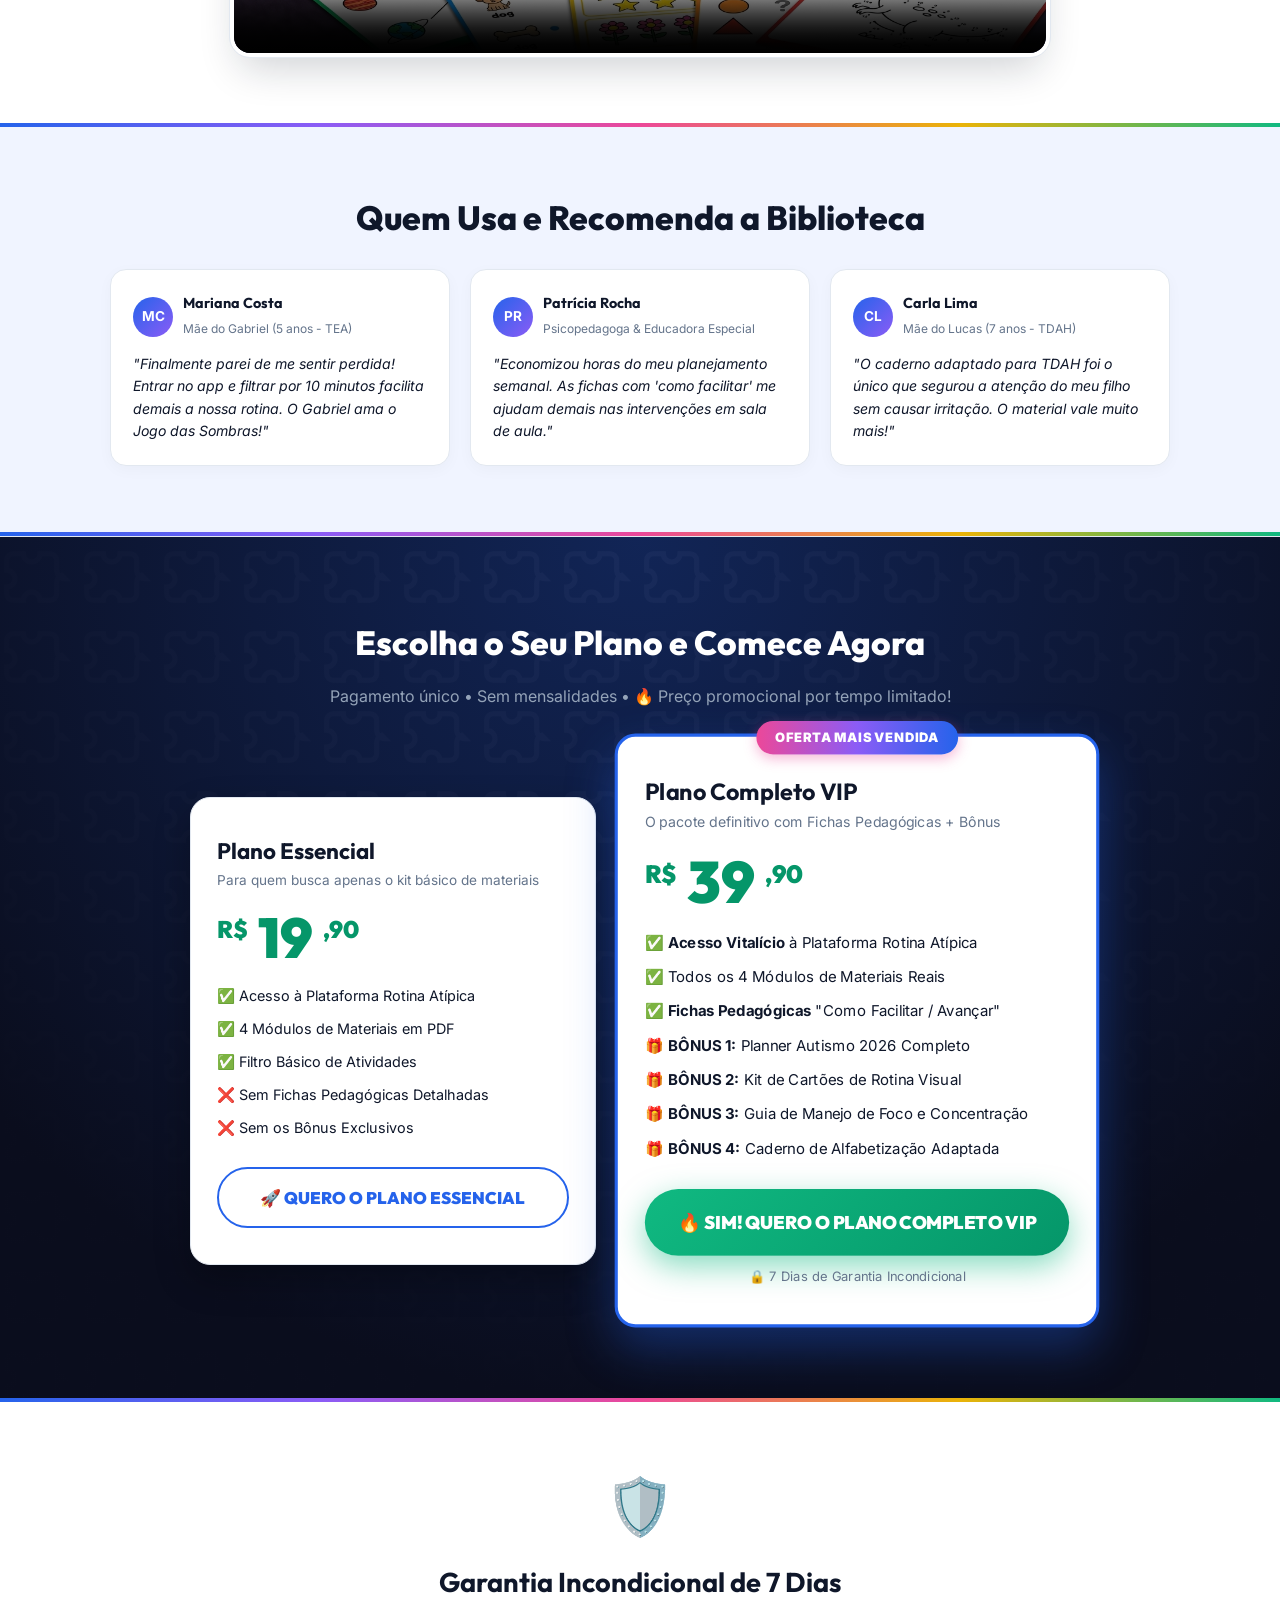
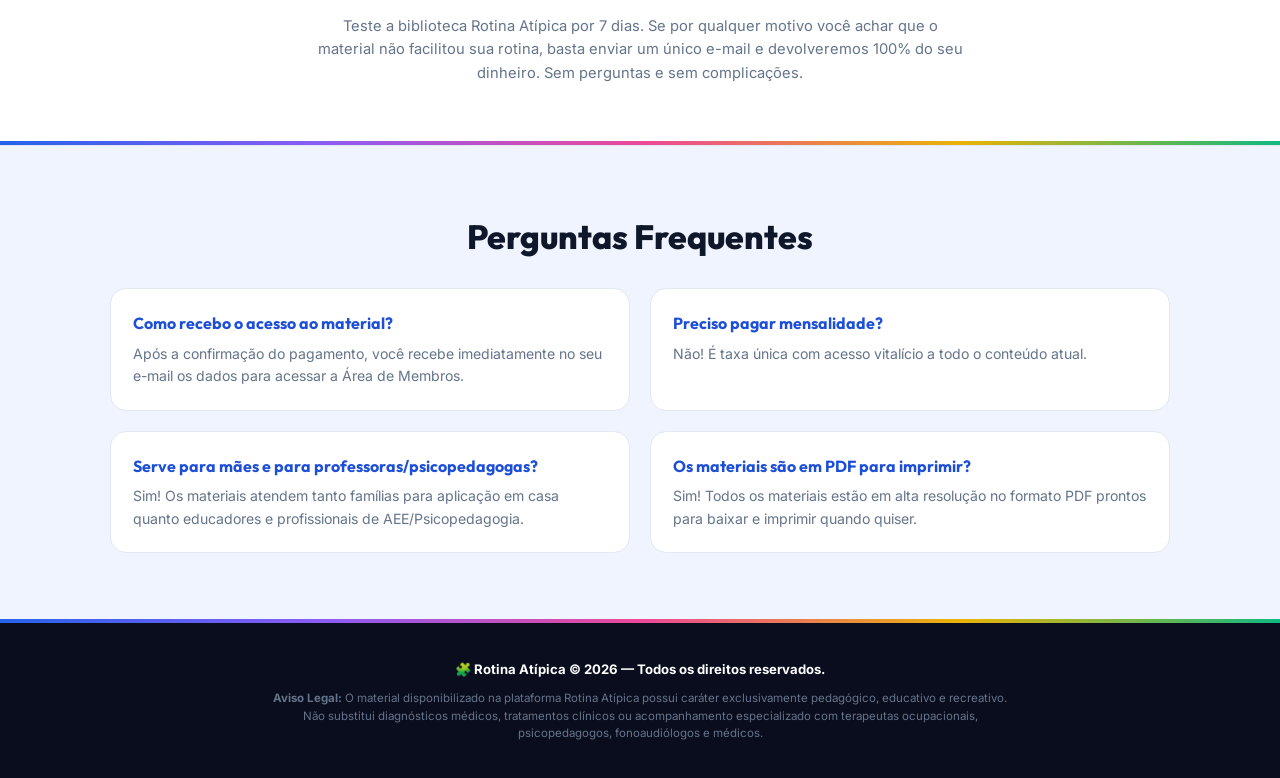
==== commit 9e36e144: "Adicionar video da Area de Membros no lugar da secao O Grande Diferencial" ====
--- a/pagina-de-vendas.html
+++ b/pagina-de-vendas.html
@@ -186,35 +186,20 @@
     </div>
   </section>
 
-  <!-- Ficha Pedagógica Highlight -->
-  <section class="ficha-highlight">
-    <div class="container">
-      <div class="ficha-content">
-        <div class="ficha-text">
-          <span class="badge-accent">O GRANDE DIFERENCIAL</span>
-          <h2>Cada Atividade Vem Acompanhada de uma Ficha Pedagógica Simples</h2>
-          <p>Você nunca mais vai ficar em dúvida sobre como aplicar. Antes de baixar, você tem em mãos:</p>
-          <ul class="ficha-list">
-            <li>🎯 <strong>Objetivo Pedagógico:</strong> O que aquela atividade desenvolve.</li>
-            <li>⏱️ <strong>Duração Recomendada:</strong> Ex: 10 minutos.</li>
-            <li>💡 <strong>Como Aplicar:</strong> Instruções diretas para o adulto.</li>
-            <li>🟢 <strong>Como Facilitar:</strong> Se a criança tiver maior dificuldade.</li>
-            <li>🔵 <strong>Como Avançar:</strong> Desafio extra para quando ela dominar.</li>
-          </ul>
-        </div>
-        <div class="ficha-card-demo">
-          <div class="f-header">💡 Exemplo de Ficha Pedagógica da Plataforma</div>
-          <div class="f-body">
-            <p><strong>Atividade:</strong> Jogo das Sombras</p>
-            <p><strong>Objetivo:</strong> Percepção visual e discriminação de contornos.</p>
-            <div class="f-box green">
-              <strong>Como Facilitar:</strong> Cubra 2 figuras com a mão e peça para parear apenas entre as 2 restantes.
-            </div>
-            <div class="f-box blue">
-              <strong>Como Avançar:</strong> Cronometre o tempo e peça para a criança nomear a figura antes de colar a sombra.
-            </div>
-          </div>
-        </div>
+  <!-- Video Showcase Section (Área de Membros por Dentro) -->
+  <section class="video-showcase-section">
+    <div class="container text-center">
+      <div class="video-badge">👀 VEJA A PLATAFORMA POR DENTRO</div>
+      <h2 class="section-title text-center">Conheça a Área de Membros da Rotina Atípica</h2>
+      <p class="section-desc text-center">
+        Assista ao vídeo abaixo e veja como a plataforma é organizada, intuitiva e rápida para baixar os materiais no seu dia a dia.
+      </p>
+
+      <div class="video-container-box">
+        <video controls poster="hero_mockup.jpg" class="demo-video" playsinline preload="metadata">
+          <source src="video_area_membros.mp4" type="video/mp4">
+          Seu navegador não suporta a exibição deste vídeo.
+        </video>
       </div>
     </div>
   </section>
--- a/vendas-styles.css
+++ b/vendas-styles.css
@@ -1061,6 +1061,43 @@
   line-height: 1.5;
 }
 
+/* Video Showcase Section */
+.video-showcase-section {
+  padding: 70px 0;
+  background: #ffffff;
+}
+
+.video-badge {
+  display: inline-block;
+  background: rgba(37, 99, 235, 0.1);
+  color: var(--primary);
+  border: 1px solid rgba(37, 99, 235, 0.3);
+  padding: 6px 18px;
+  border-radius: 30px;
+  font-size: 0.78rem;
+  font-weight: 800;
+  letter-spacing: 0.5px;
+  margin-bottom: 14px;
+}
+
+.video-container-box {
+  max-width: 820px;
+  margin: 32px auto 0;
+  border-radius: 20px;
+  overflow: hidden;
+  box-shadow: 0 20px 40px -10px rgba(15, 23, 42, 0.2);
+  border: 4px solid #ffffff;
+  outline: 1px solid var(--border);
+  background: #0f172a;
+}
+
+.demo-video {
+  width: 100%;
+  height: auto;
+  display: block;
+  border-radius: 16px;
+}
+
 .bonus-total-banner {
   background: linear-gradient(135deg, #10b981 0%, #059669 100%);
   color: white;
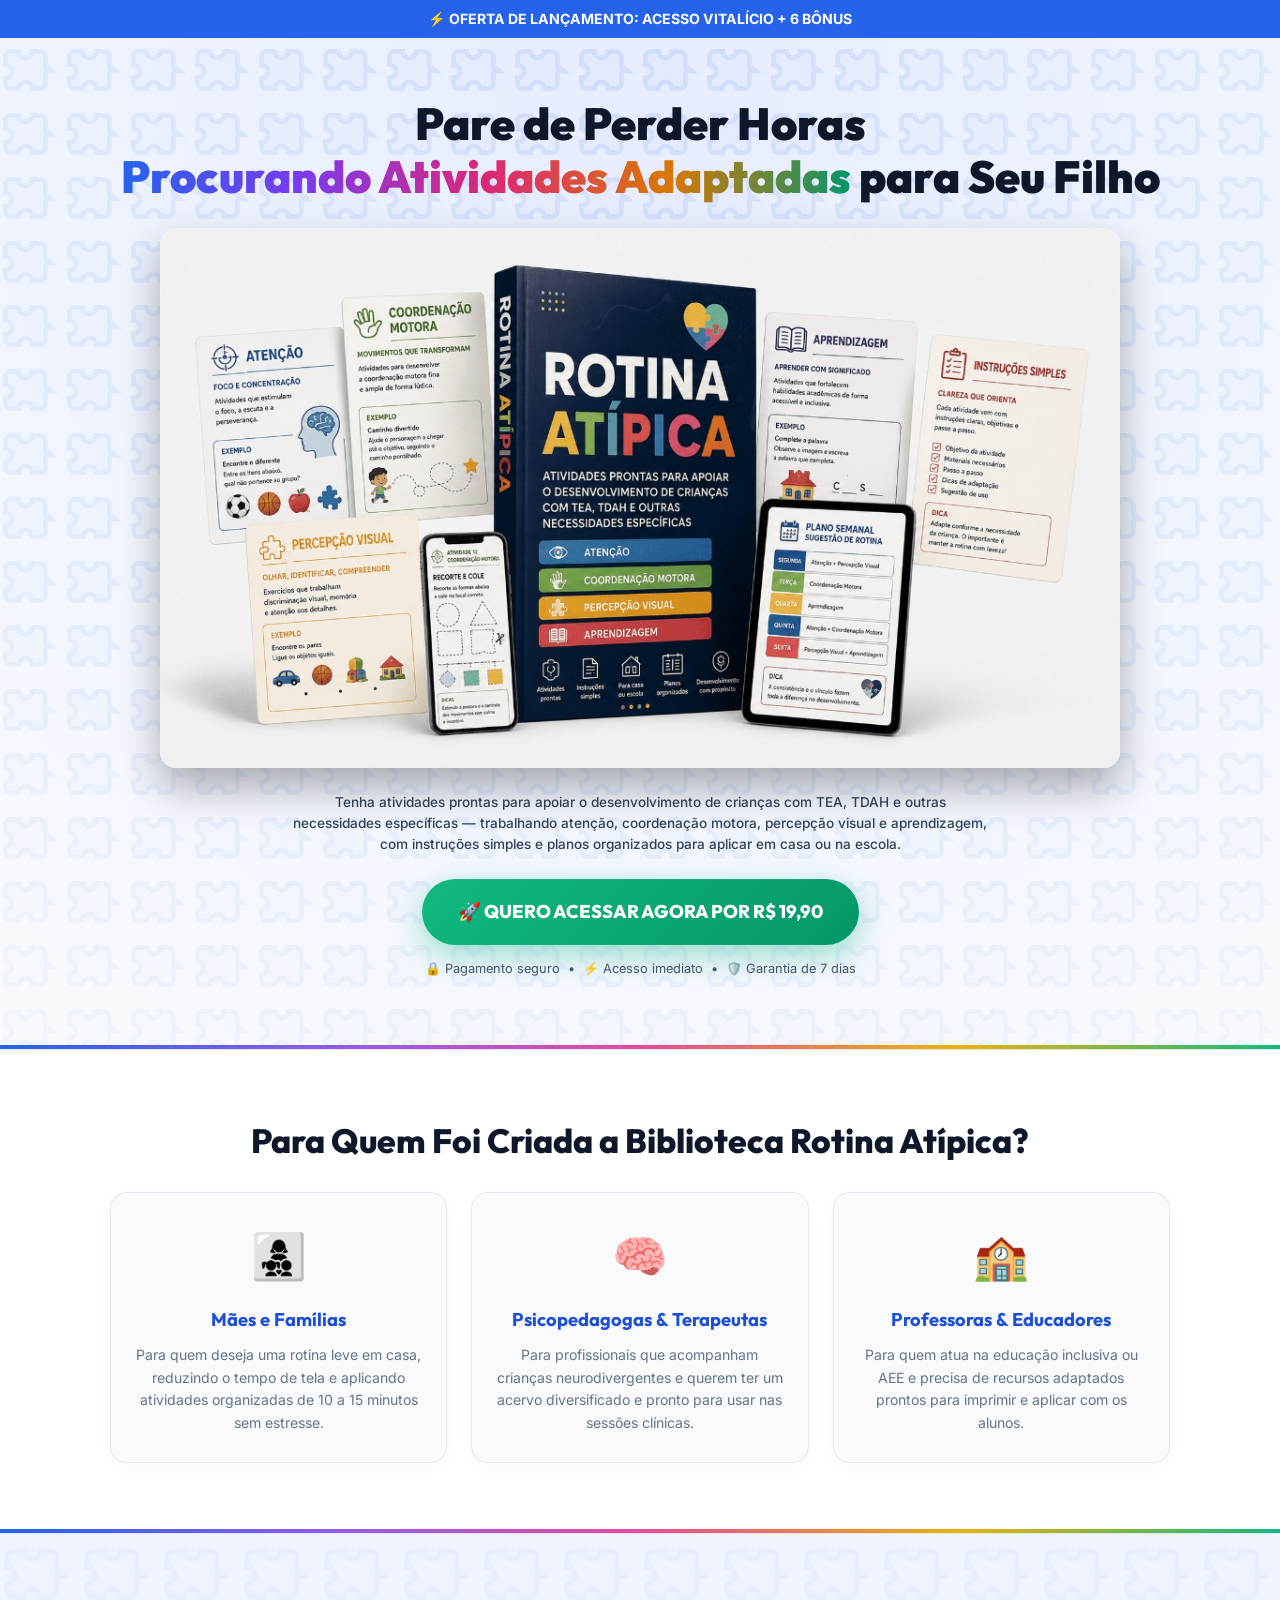
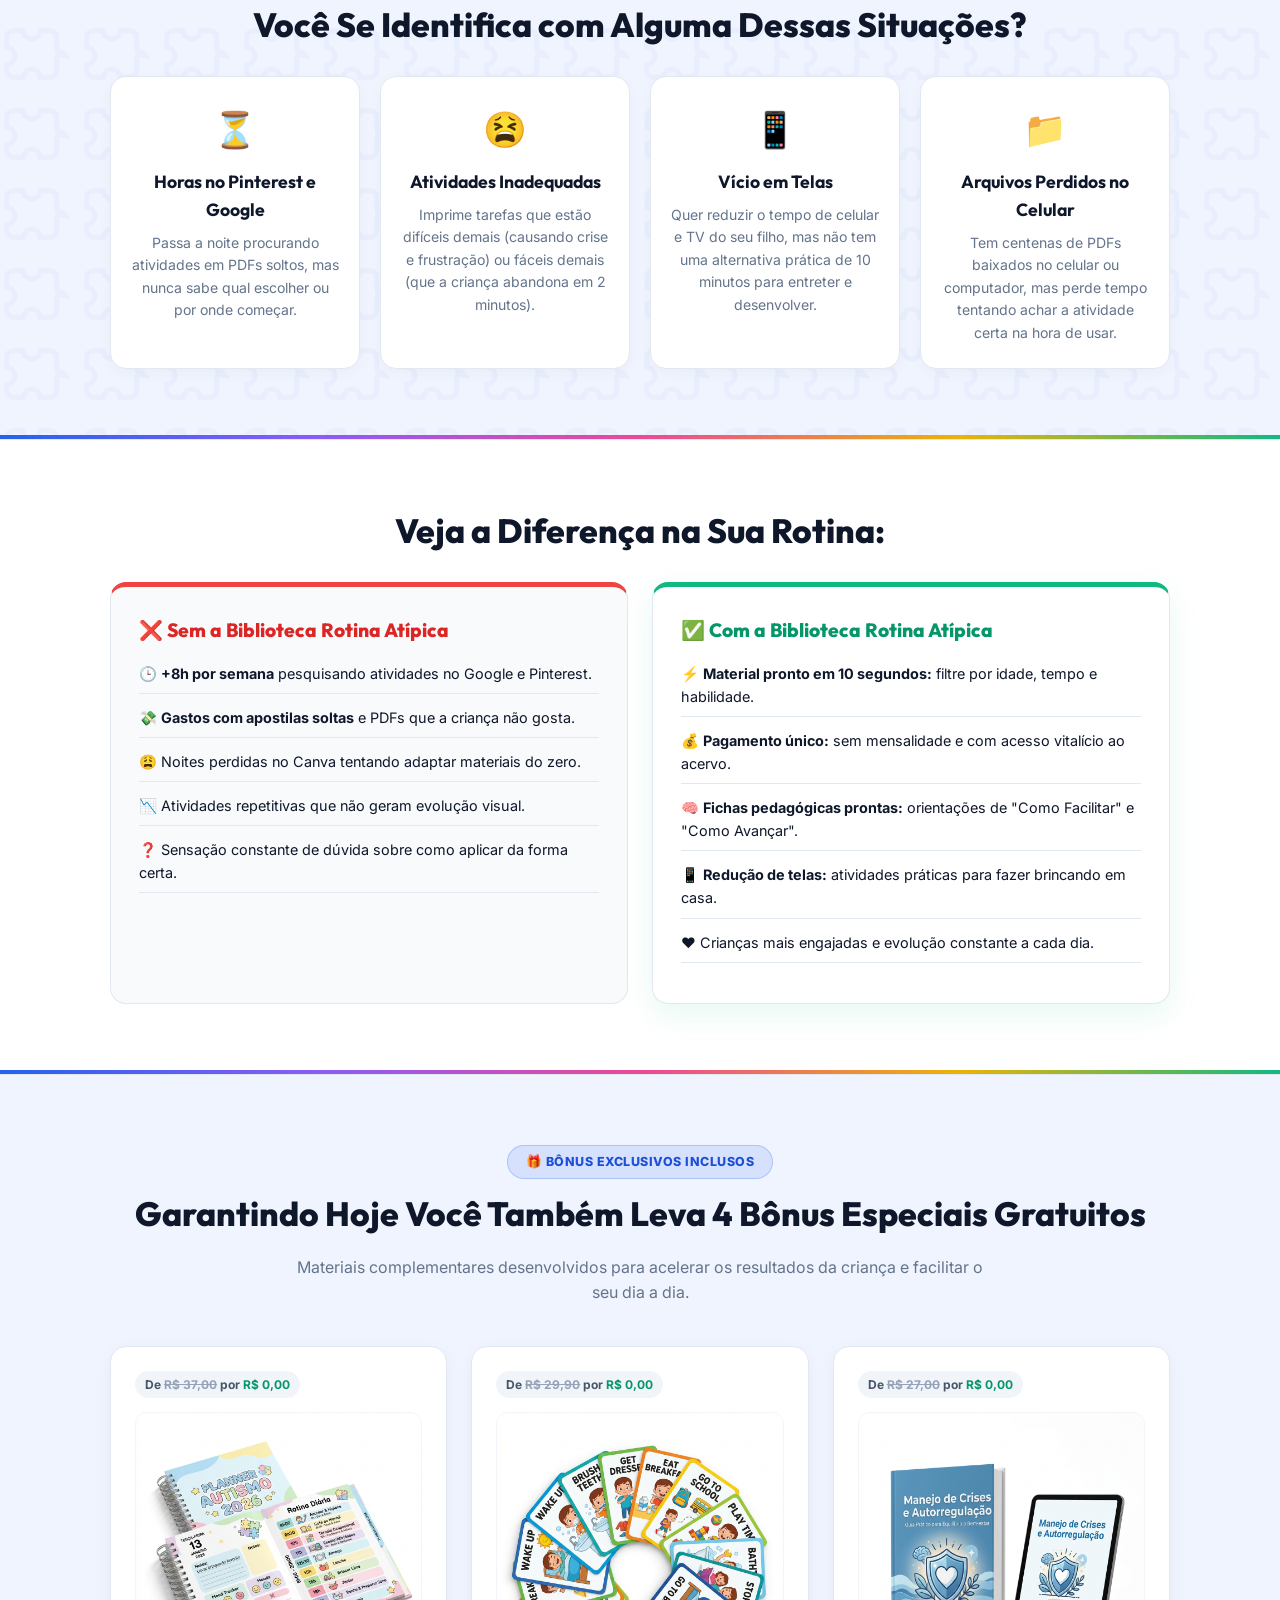
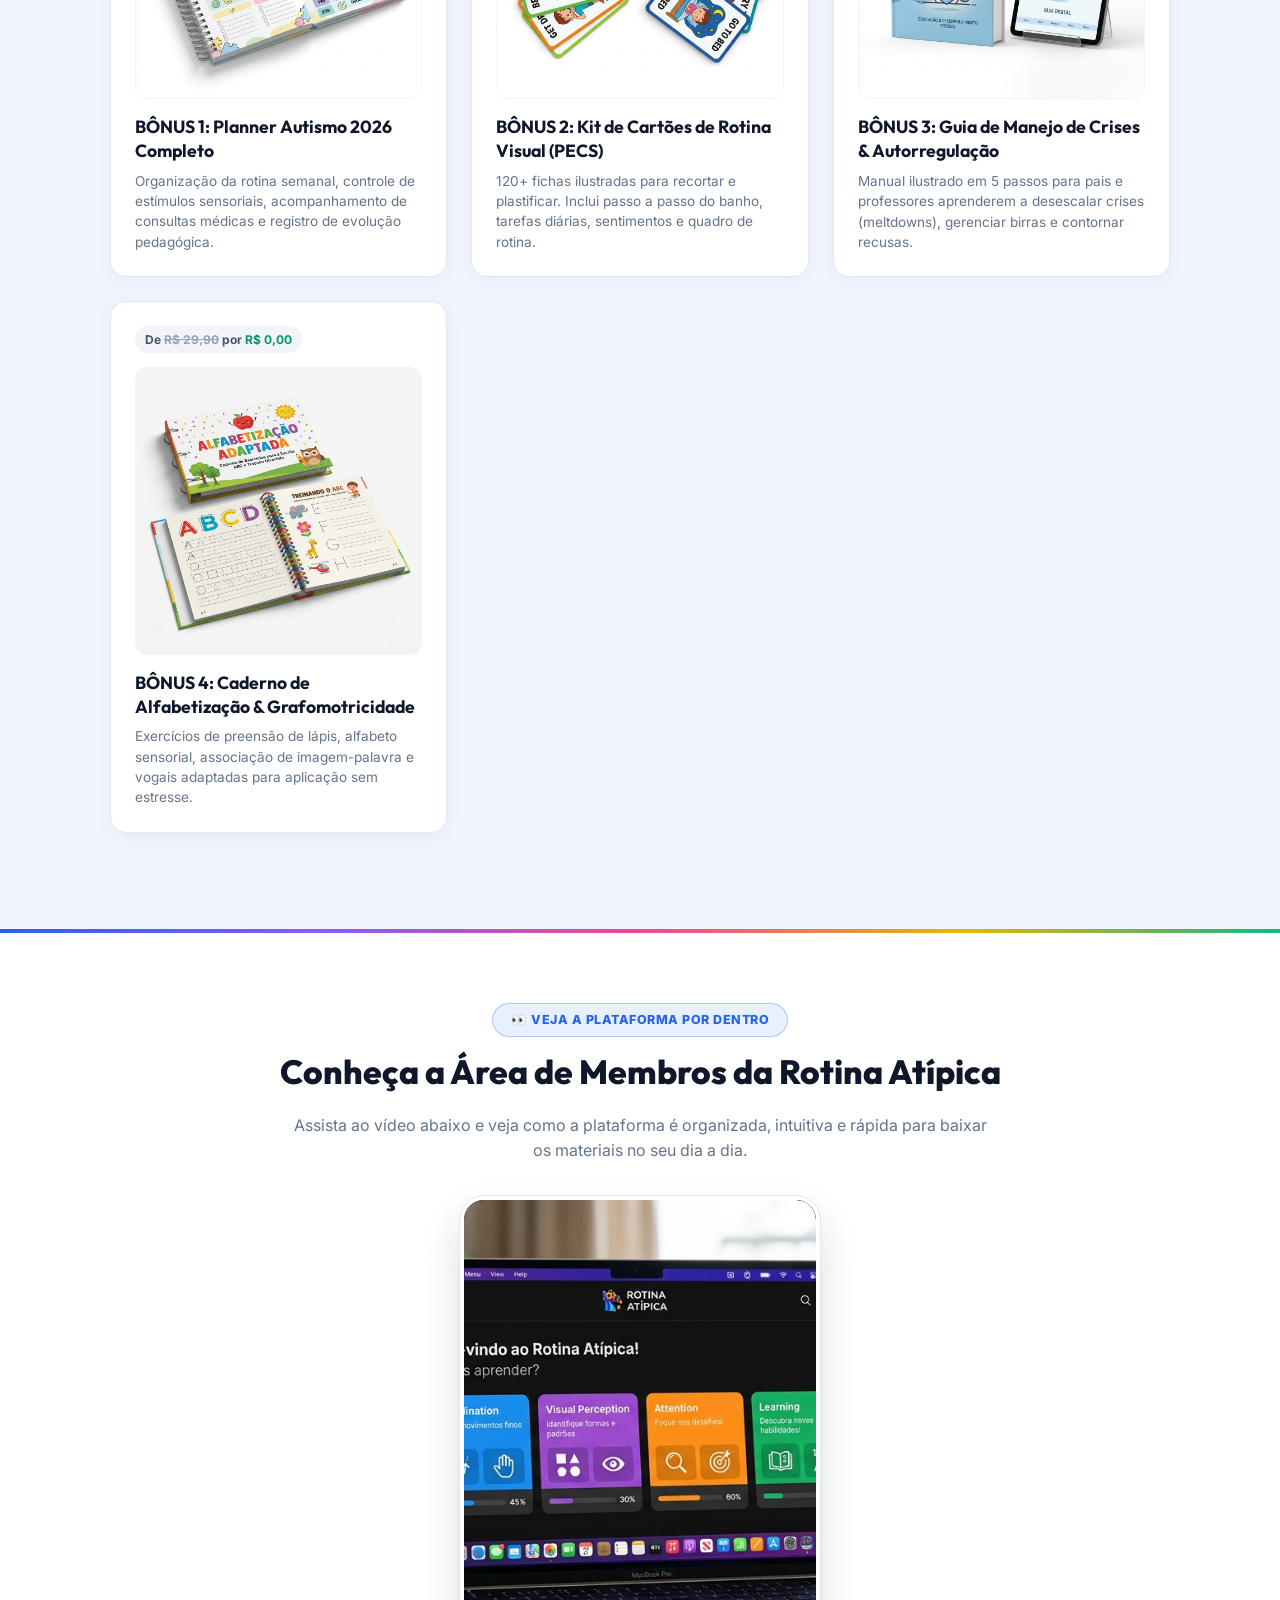
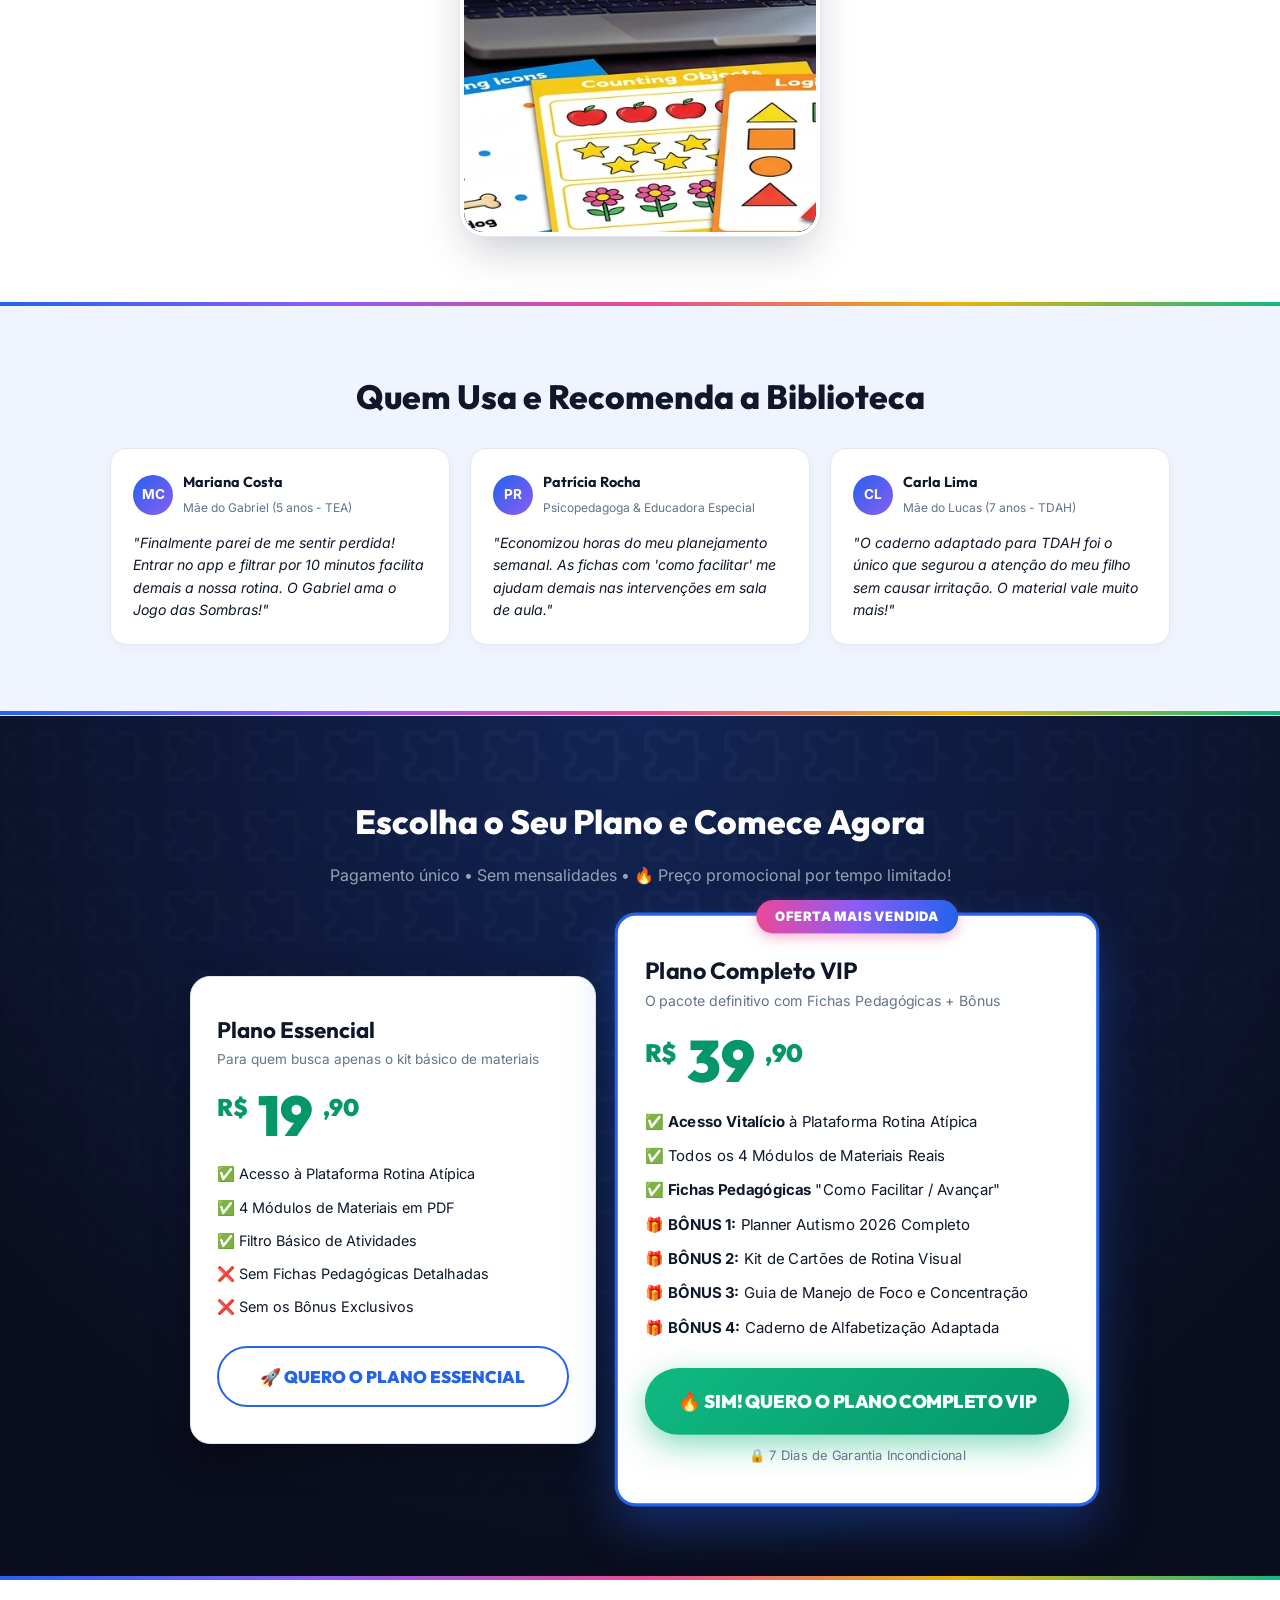
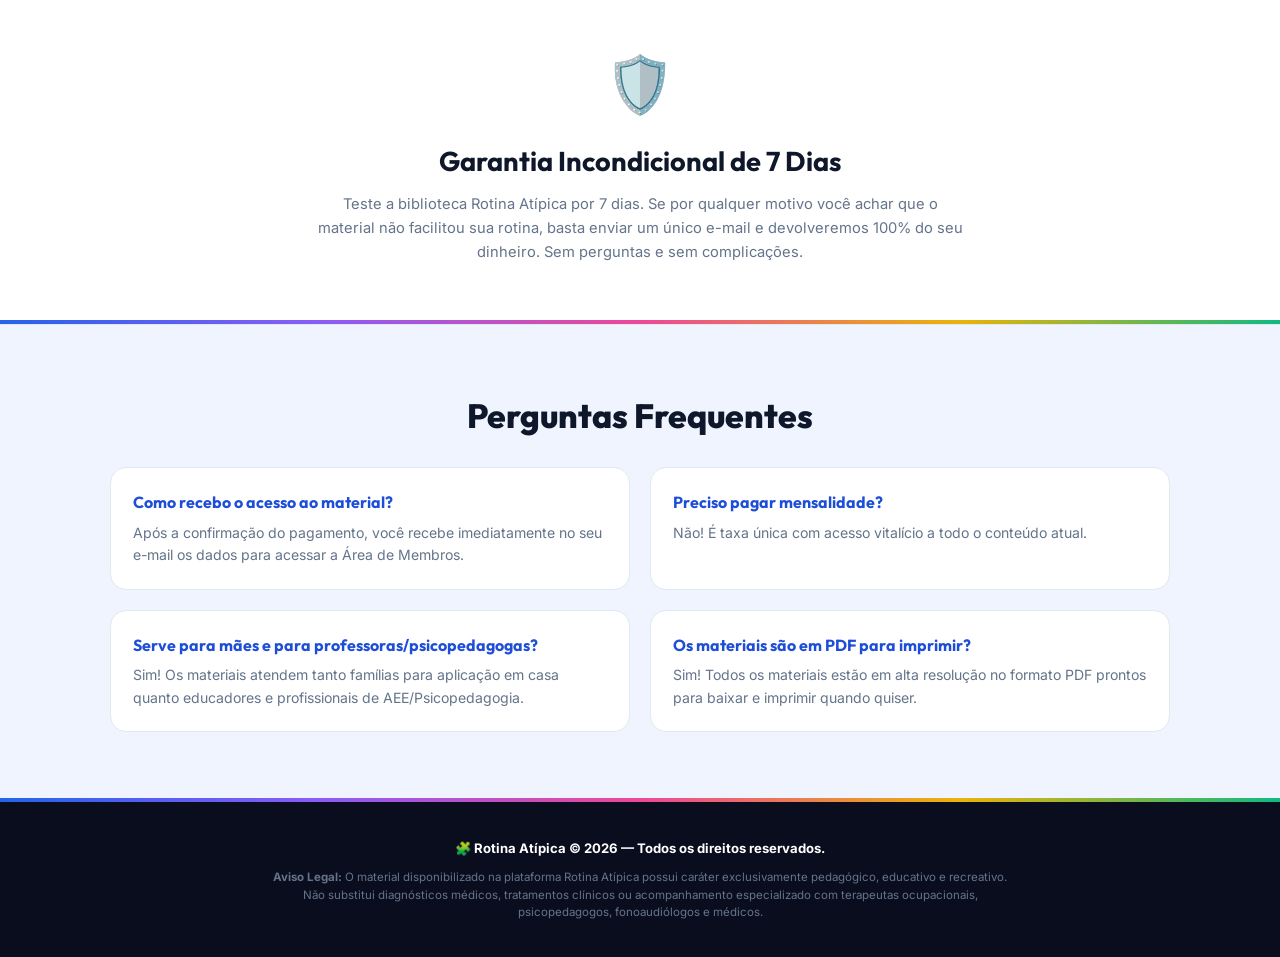
==== commit e5c22258: "Configurar video da Area de Membros para autoplay muted loop" ====
--- a/pagina-de-vendas.html
+++ b/pagina-de-vendas.html
@@ -196,7 +196,7 @@
       </p>
 
       <div class="video-container-box">
-        <video controls poster="hero_mockup.jpg" class="demo-video" playsinline preload="metadata">
+        <video autoplay muted loop playsinline poster="hero_mockup.jpg" class="demo-video" preload="auto">
           <source src="video_area_membros.mp4" type="video/mp4">
           Seu navegador não suporta a exibição deste vídeo.
         </video>
--- a/vendas-styles.css
+++ b/vendas-styles.css
@@ -1081,11 +1081,13 @@
 }
 
 .video-container-box {
-  max-width: 820px;
+  max-width: 360px;
+  width: 100%;
+  aspect-ratio: 9 / 16;
   margin: 32px auto 0;
-  border-radius: 20px;
+  border-radius: 24px;
   overflow: hidden;
-  box-shadow: 0 20px 40px -10px rgba(15, 23, 42, 0.2);
+  box-shadow: 0 20px 45px -10px rgba(15, 23, 42, 0.25);
   border: 4px solid #ffffff;
   outline: 1px solid var(--border);
   background: #0f172a;
@@ -1093,9 +1095,10 @@
 
 .demo-video {
   width: 100%;
-  height: auto;
+  height: 100%;
+  object-fit: cover;
   display: block;
-  border-radius: 16px;
+  border-radius: 20px;
 }
 
 .bonus-total-banner {
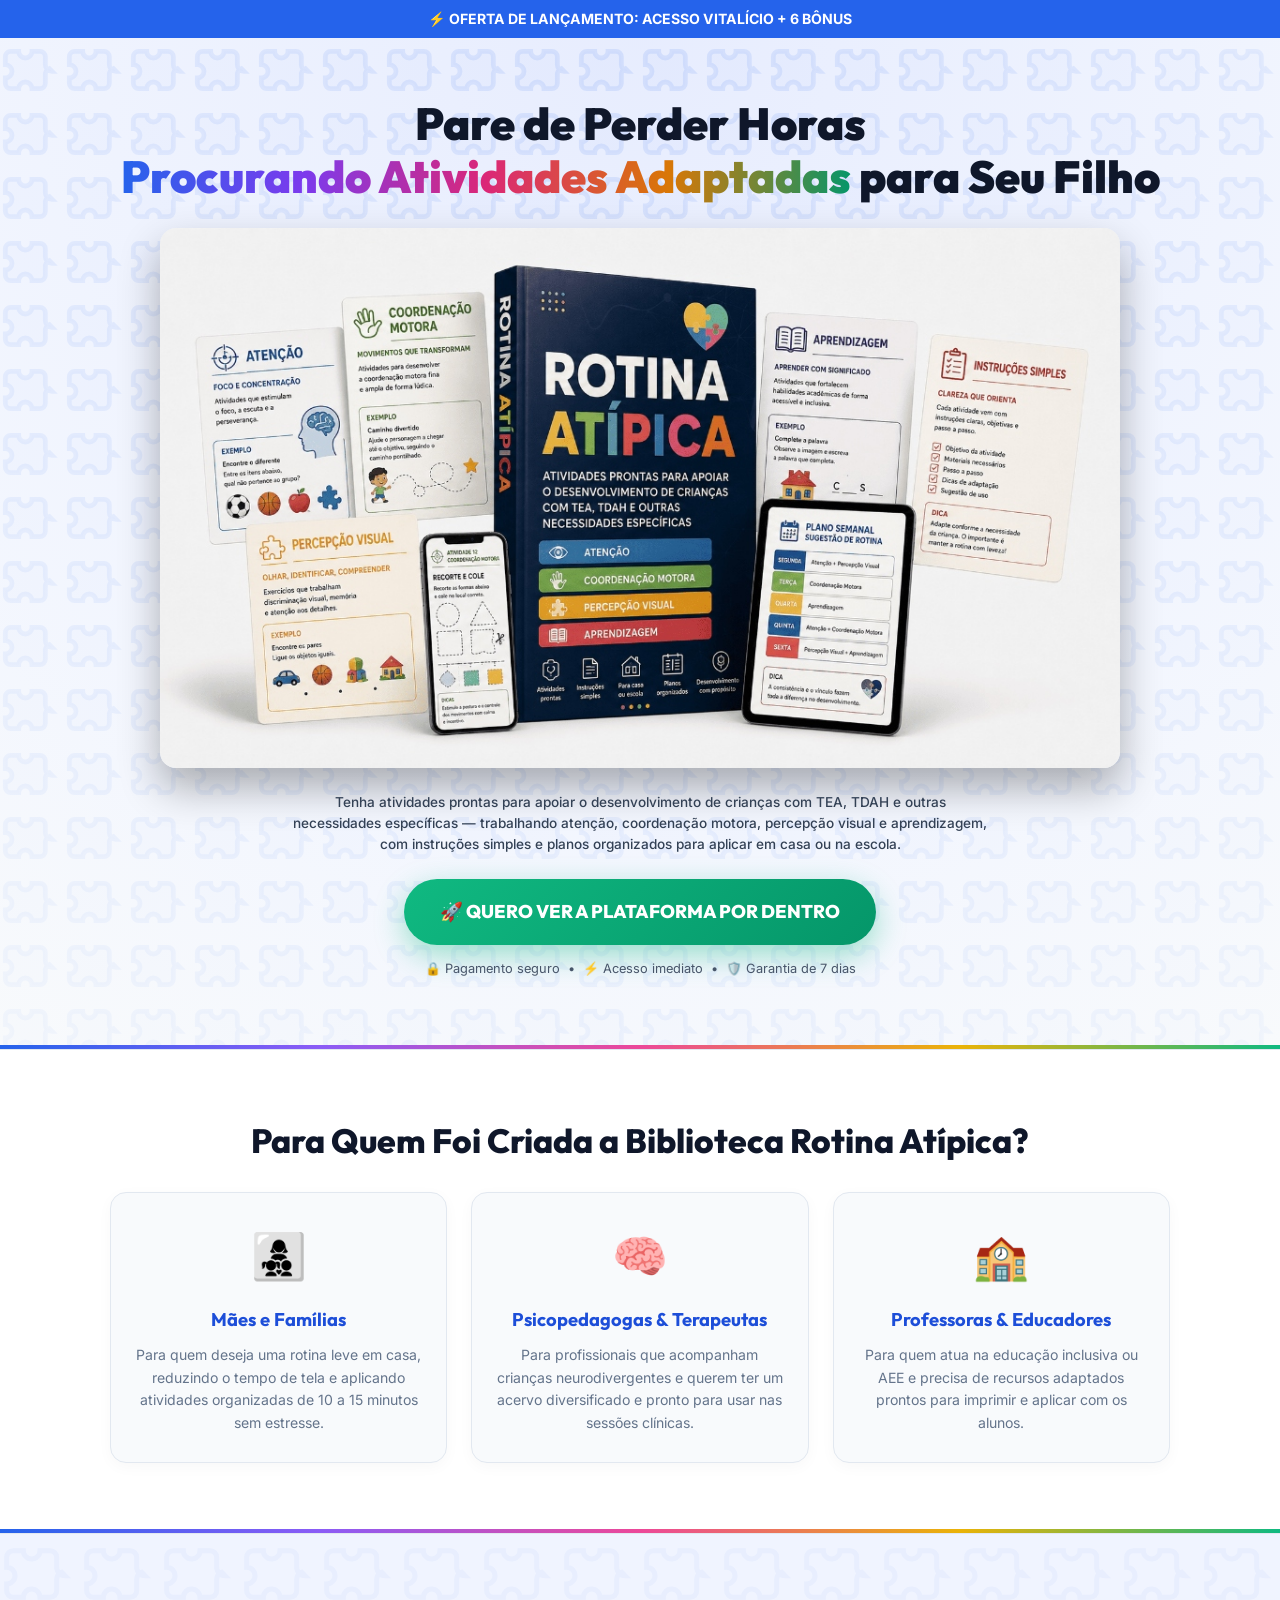
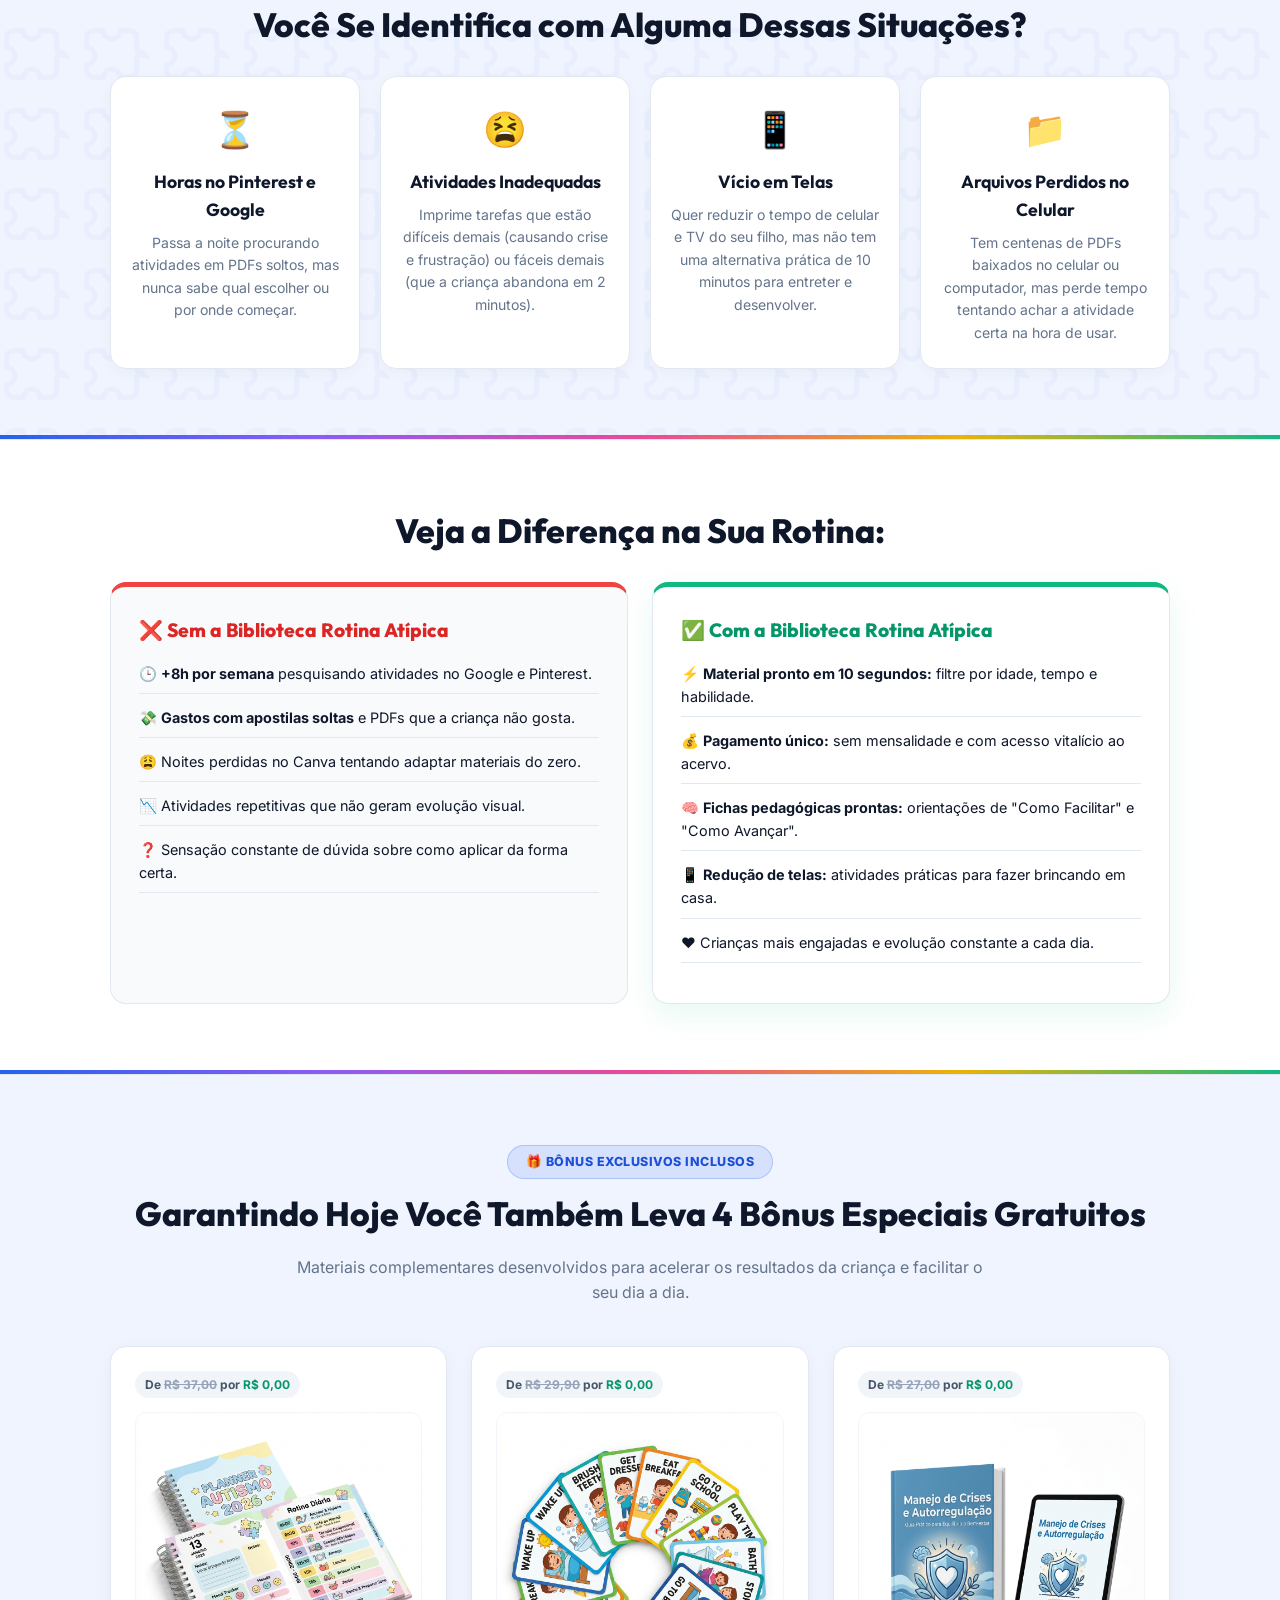
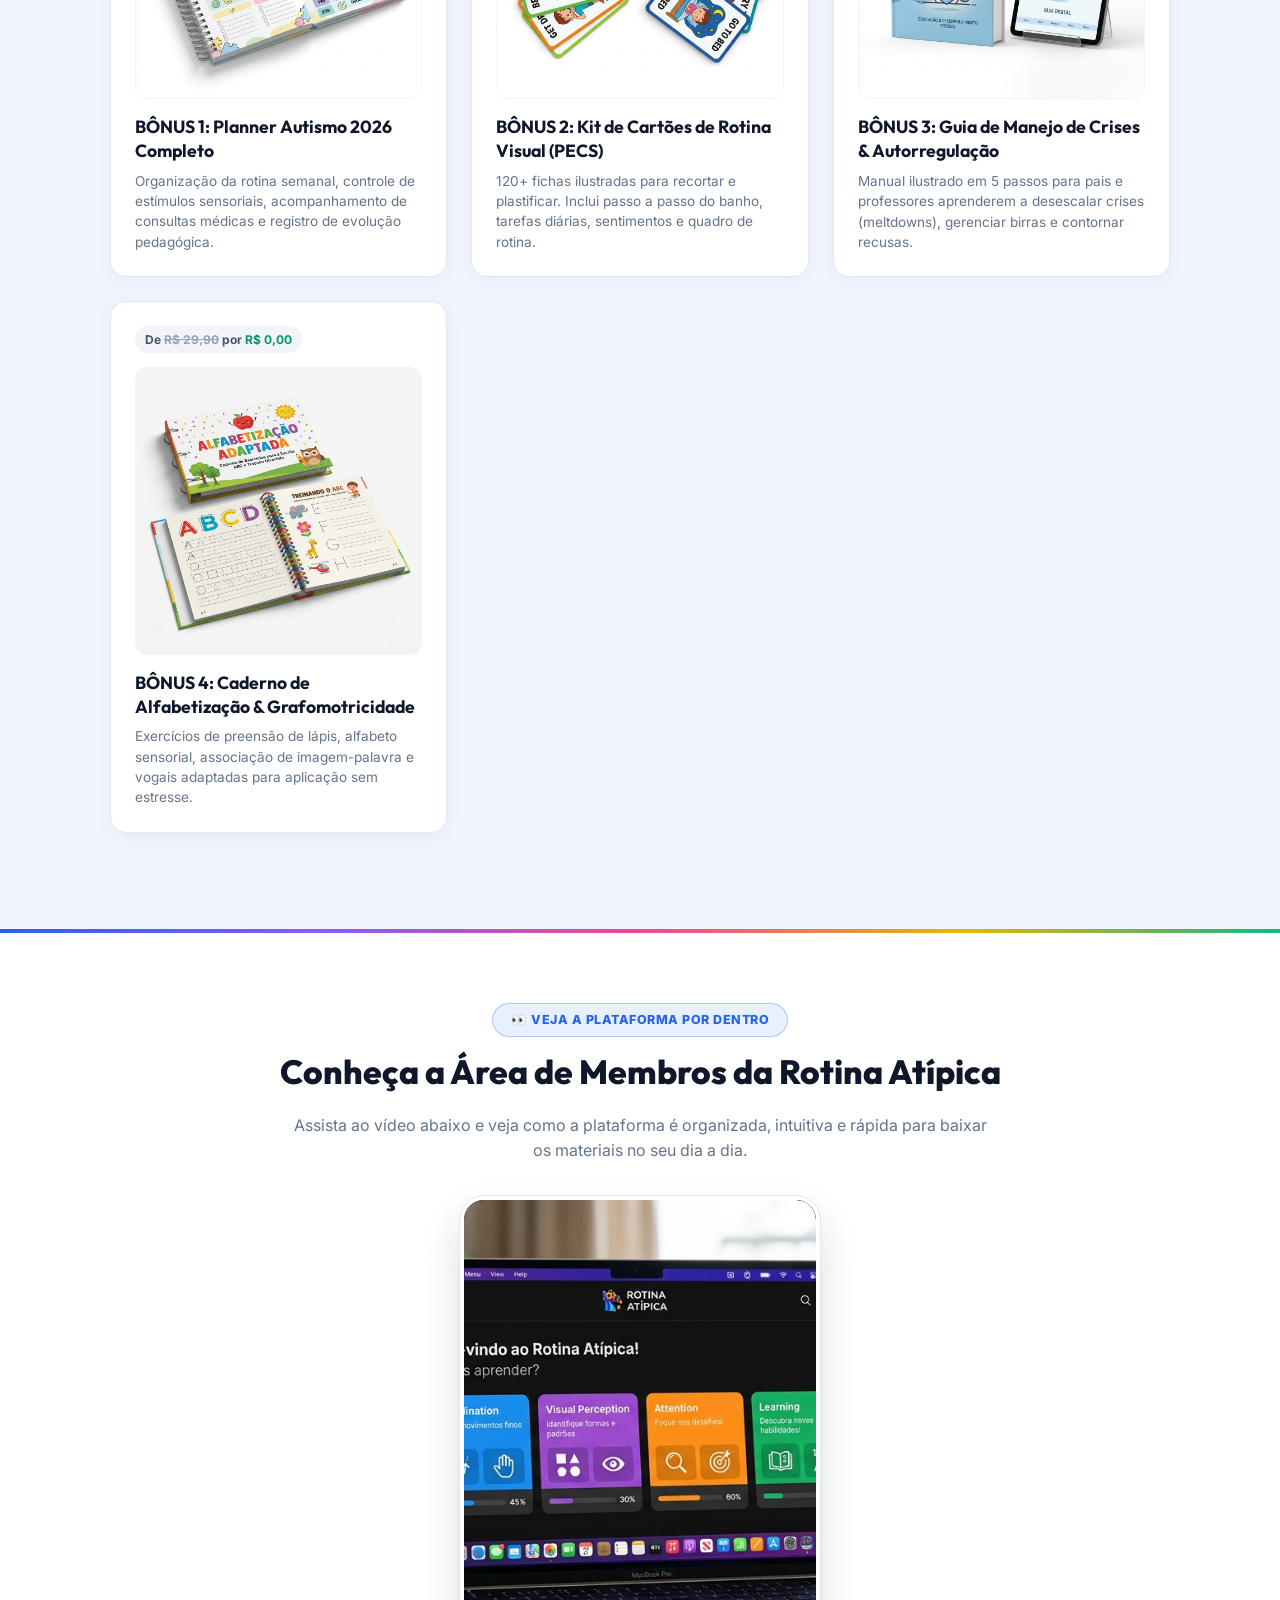
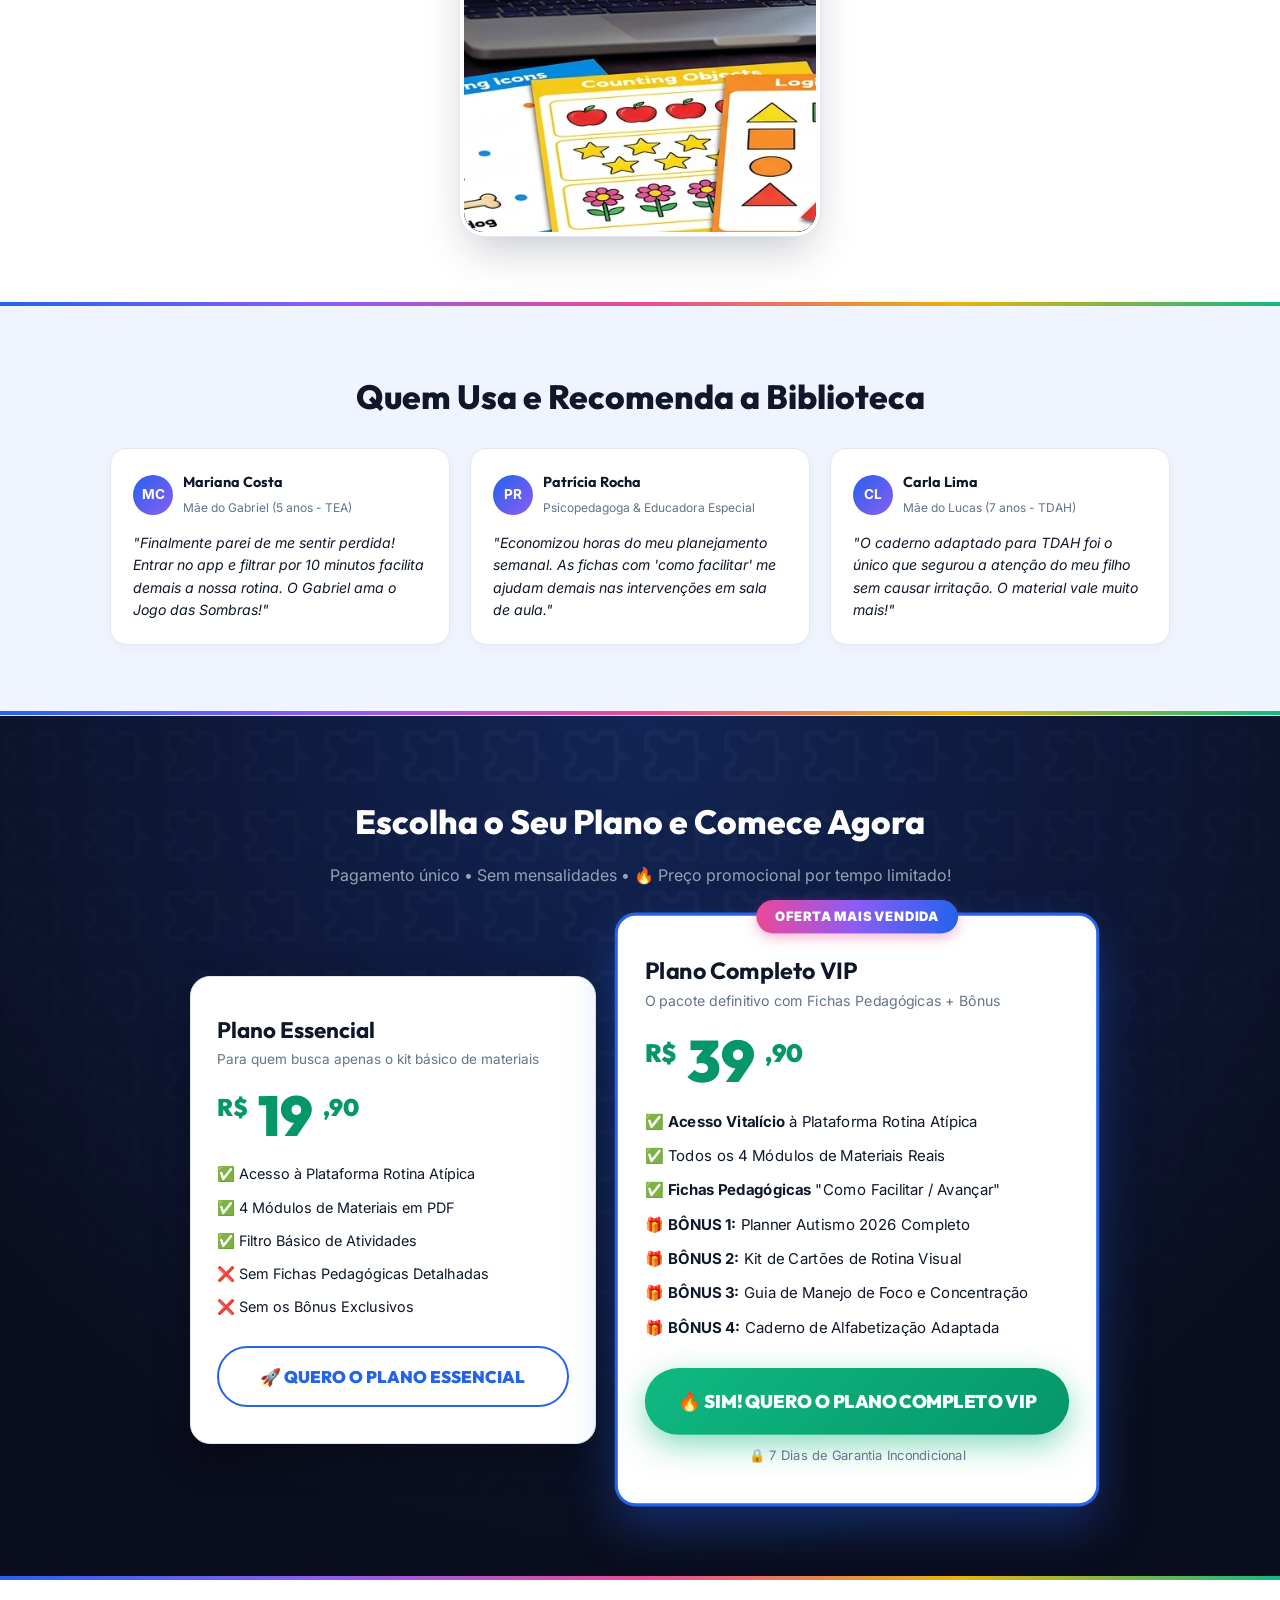
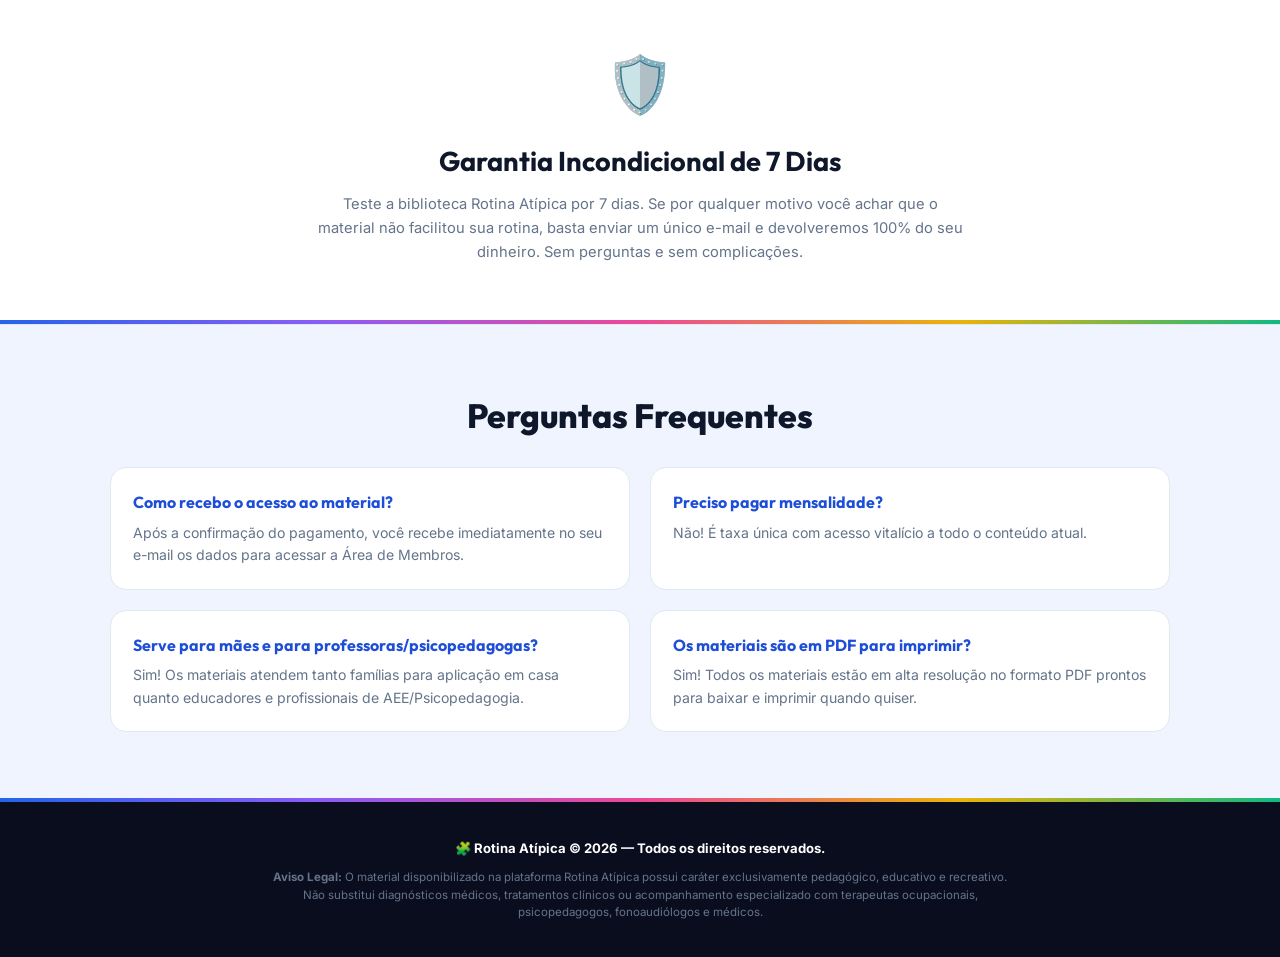
==== commit 2e5b358e: "Redirecionar o botao da Hero para rolar diretamente ate o video da Area de Membros" ====
--- a/pagina-de-vendas.html
+++ b/pagina-de-vendas.html
@@ -32,8 +32,8 @@
       </p>
 
       <div class="hero-cta-box">
-        <a href="#planos" class="cta-btn pulse">
-          🚀 QUERO ACESSAR AGORA POR R$ 19,90
+        <a href="#video-membros" class="cta-btn pulse">
+          🚀 QUERO VER A PLATAFORMA POR DENTRO
         </a>
         <div class="hero-guarantee">
           <span>🔒 Pagamento seguro</span> • 
@@ -187,7 +187,7 @@
   </section>
 
   <!-- Video Showcase Section (Área de Membros por Dentro) -->
-  <section class="video-showcase-section">
+  <section class="video-showcase-section" id="video-membros">
     <div class="container text-center">
       <div class="video-badge">👀 VEJA A PLATAFORMA POR DENTRO</div>
       <h2 class="section-title text-center">Conheça a Área de Membros da Rotina Atípica</h2>
--- a/vendas-styles.css
+++ b/vendas-styles.css
@@ -18,6 +18,10 @@
   box-sizing: border-box;
   margin: 0;
   padding: 0;
+}
+
+html {
+  scroll-behavior: smooth;
 }
 
 html, body {
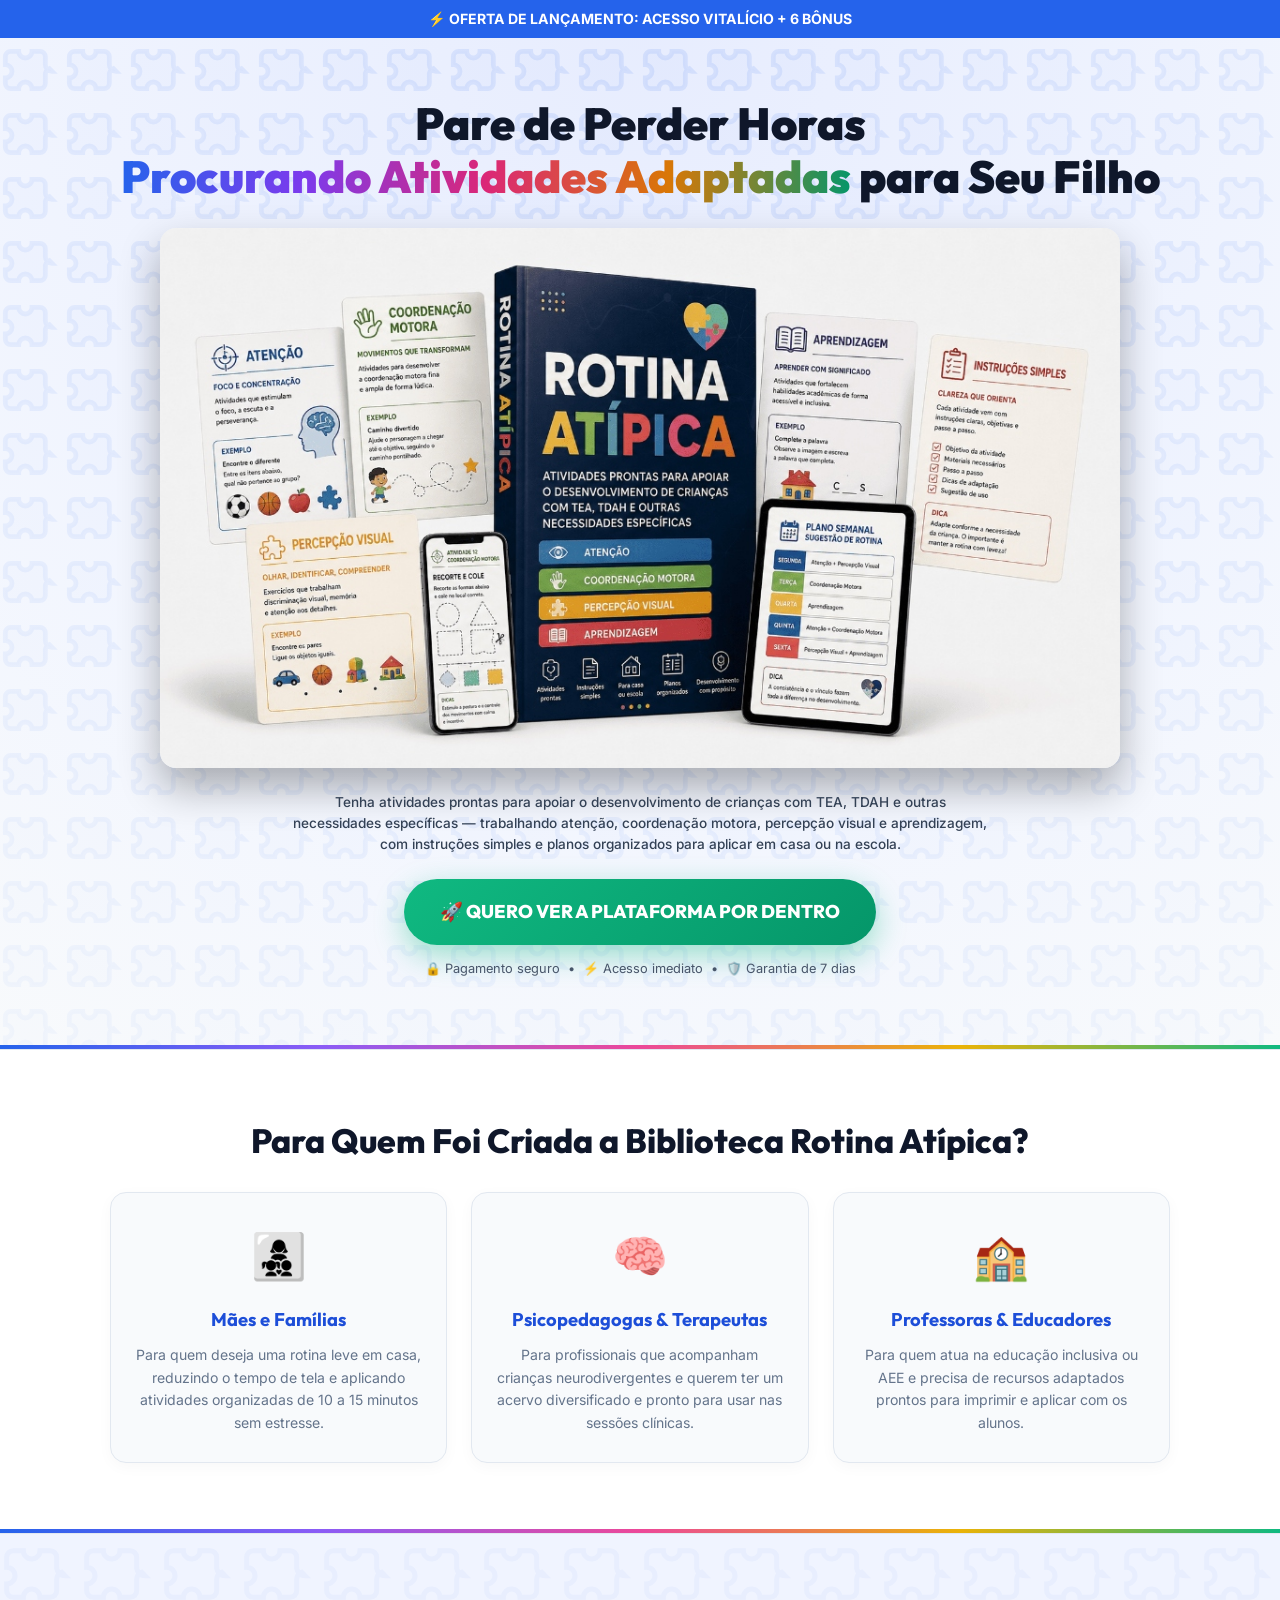
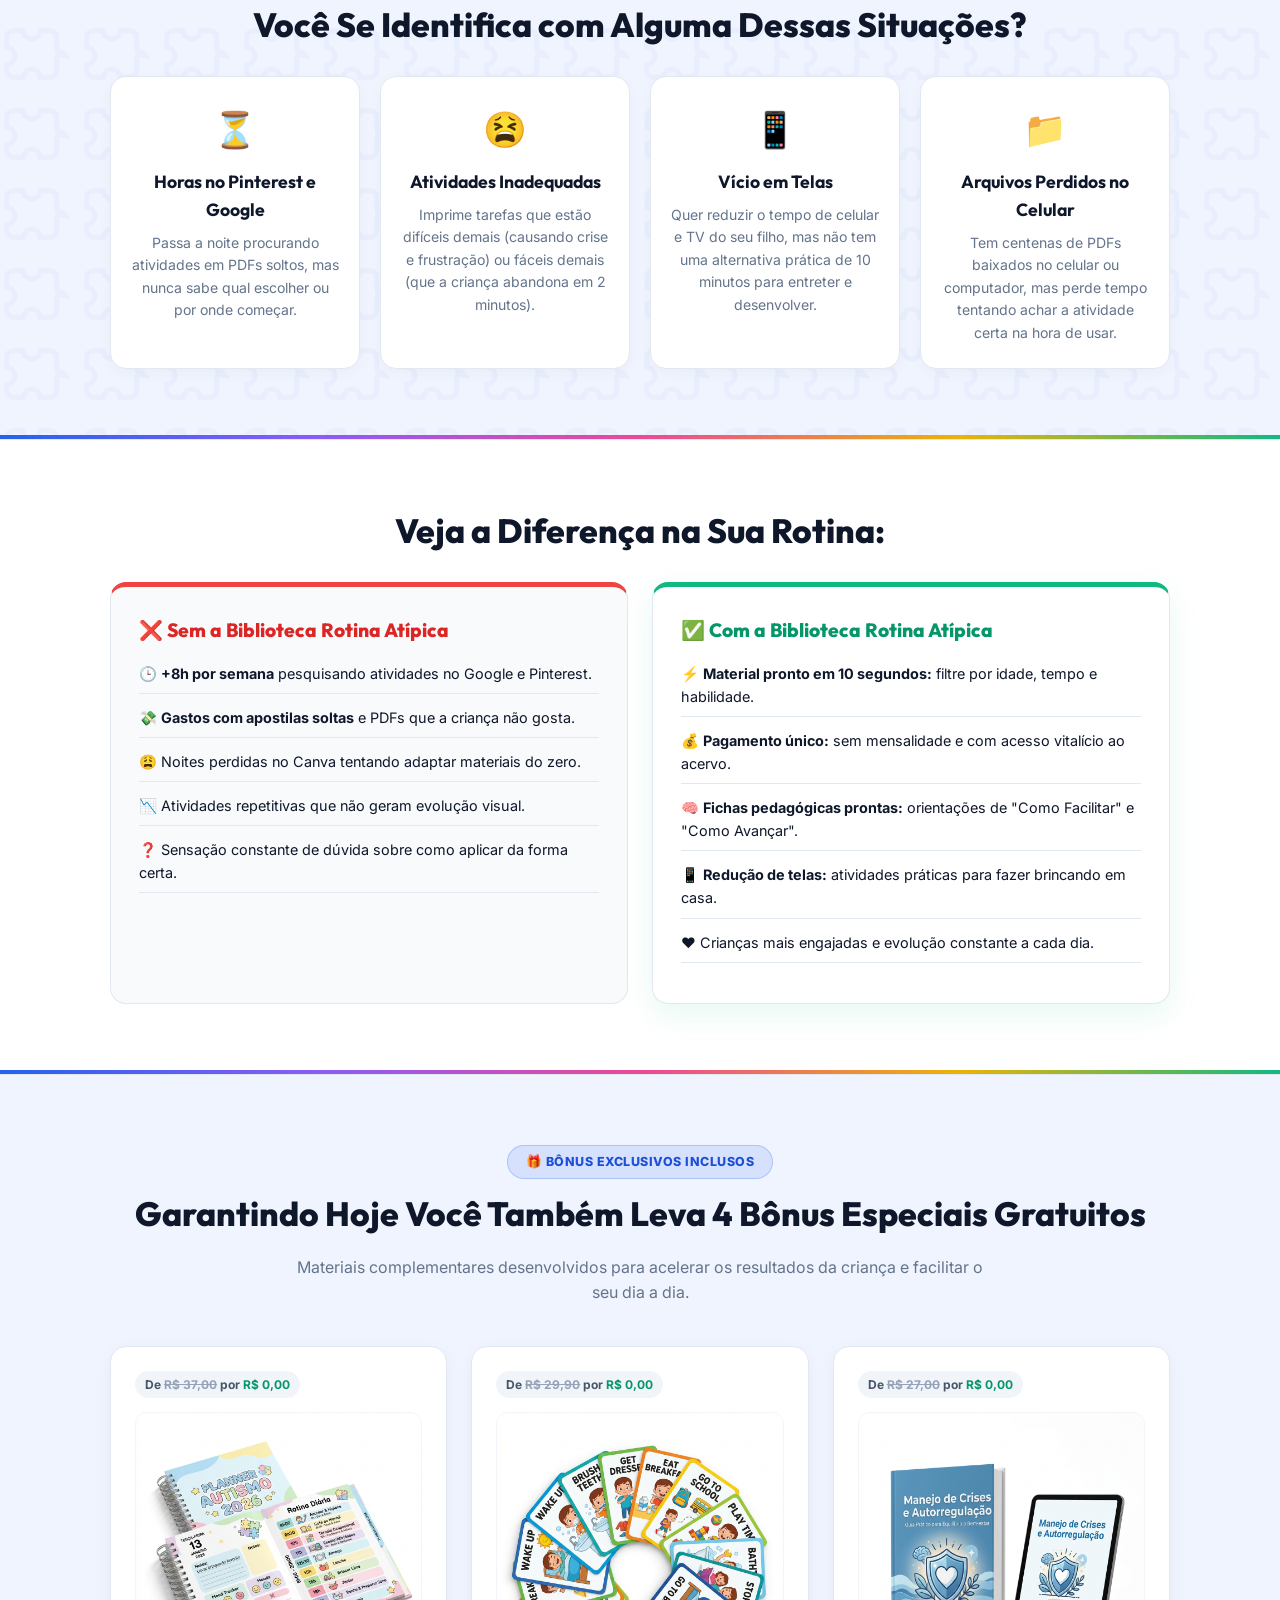
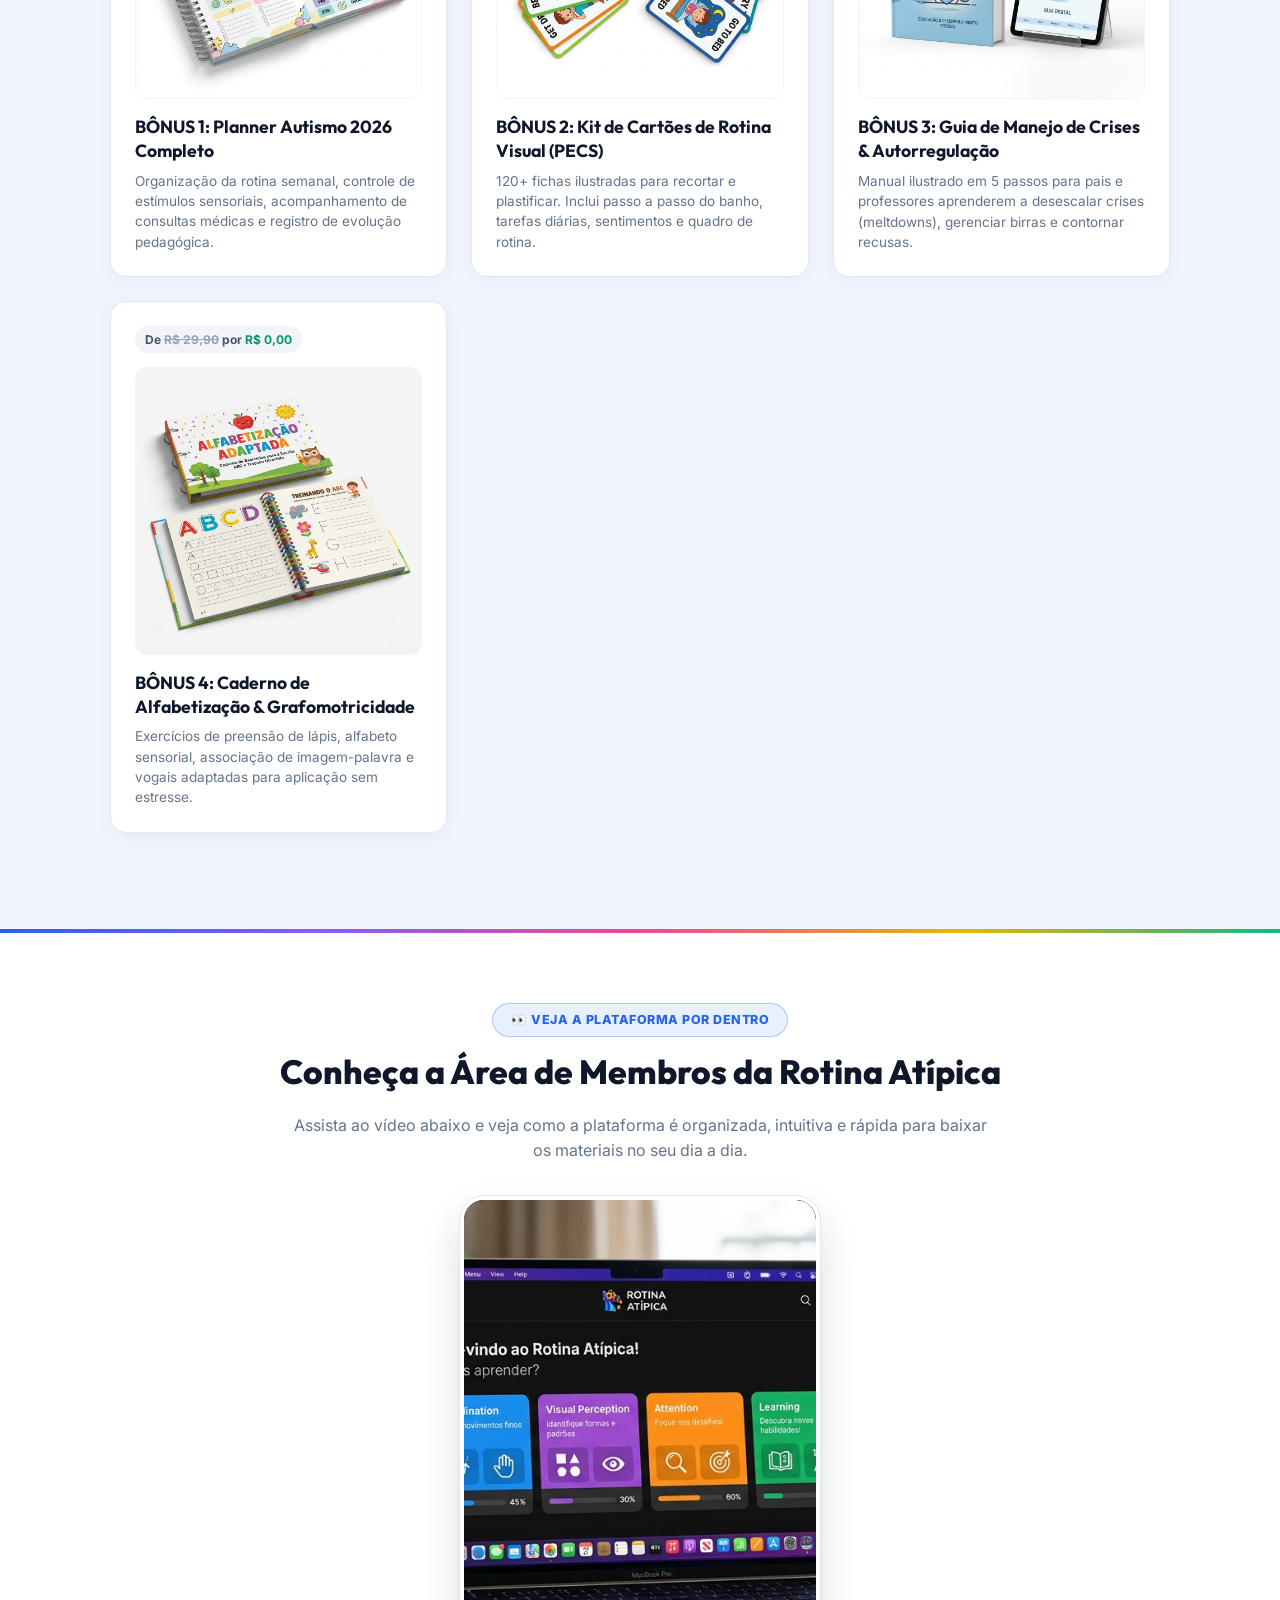
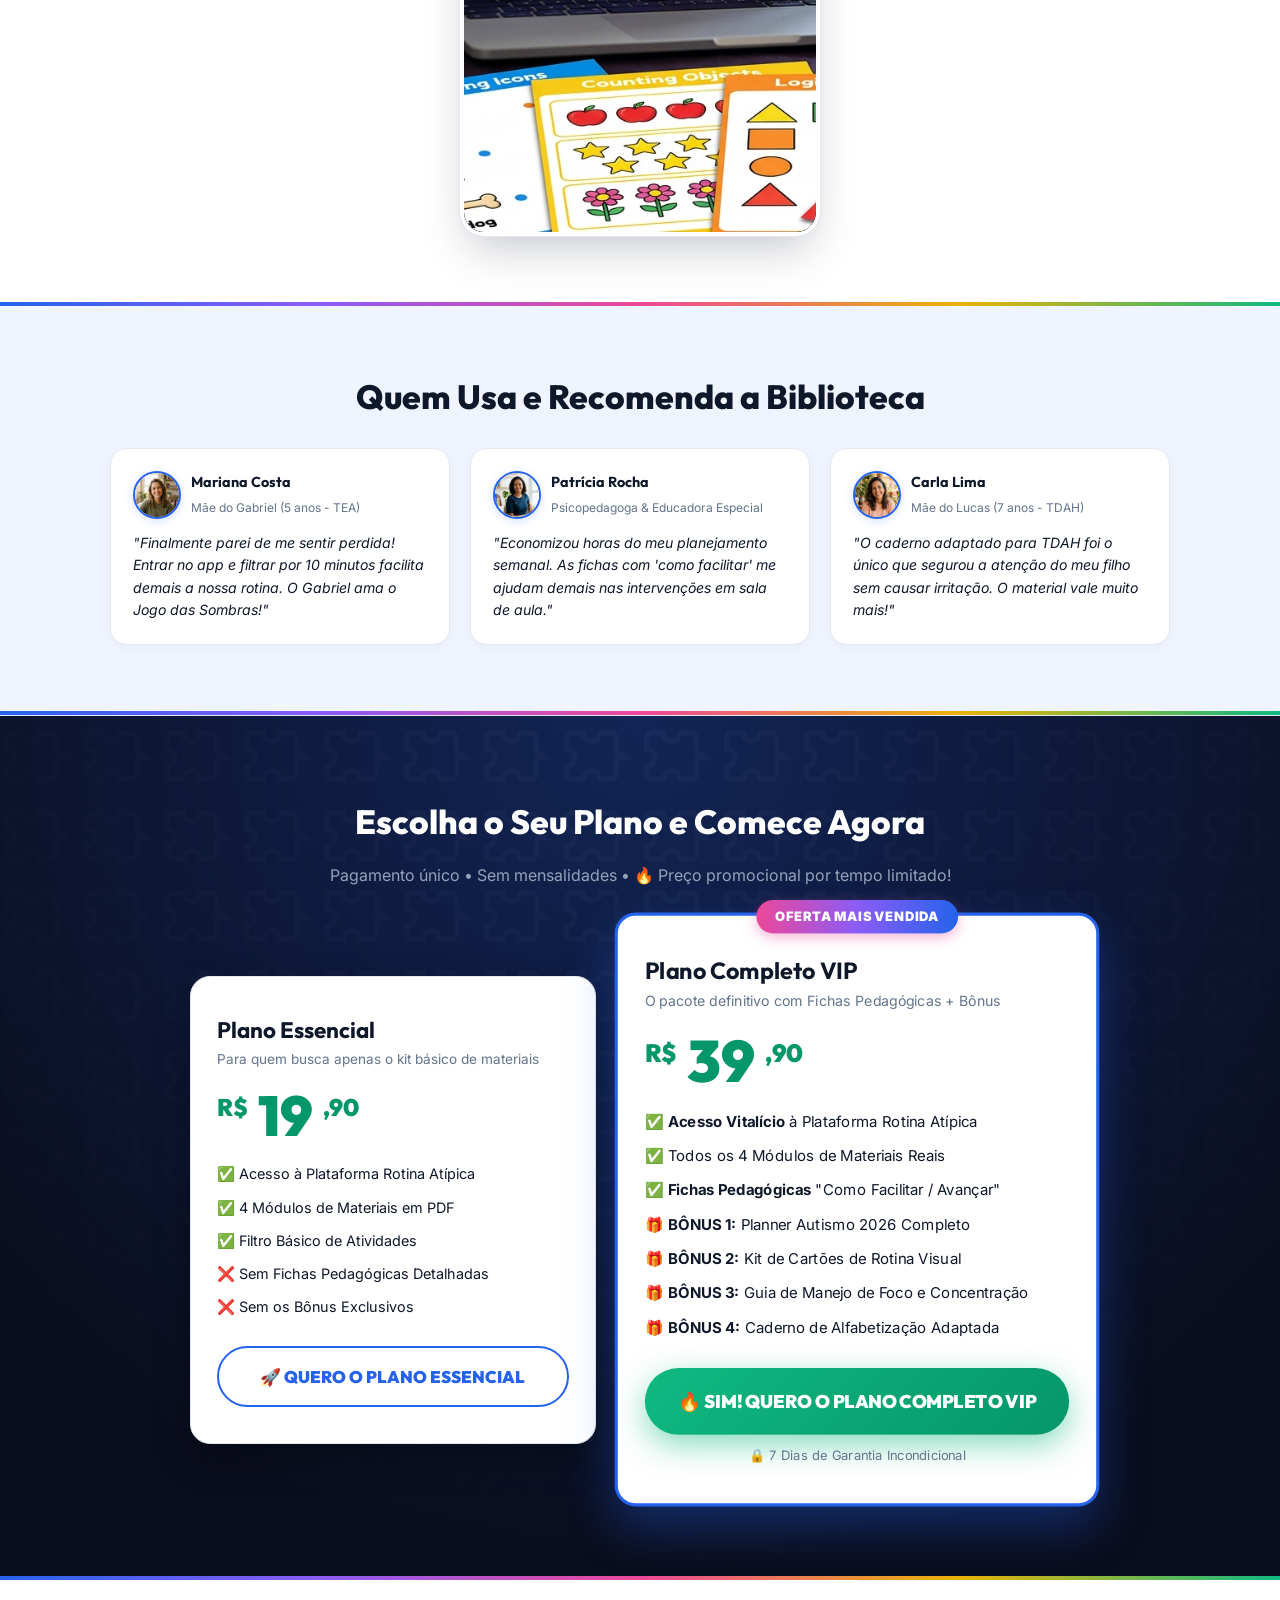
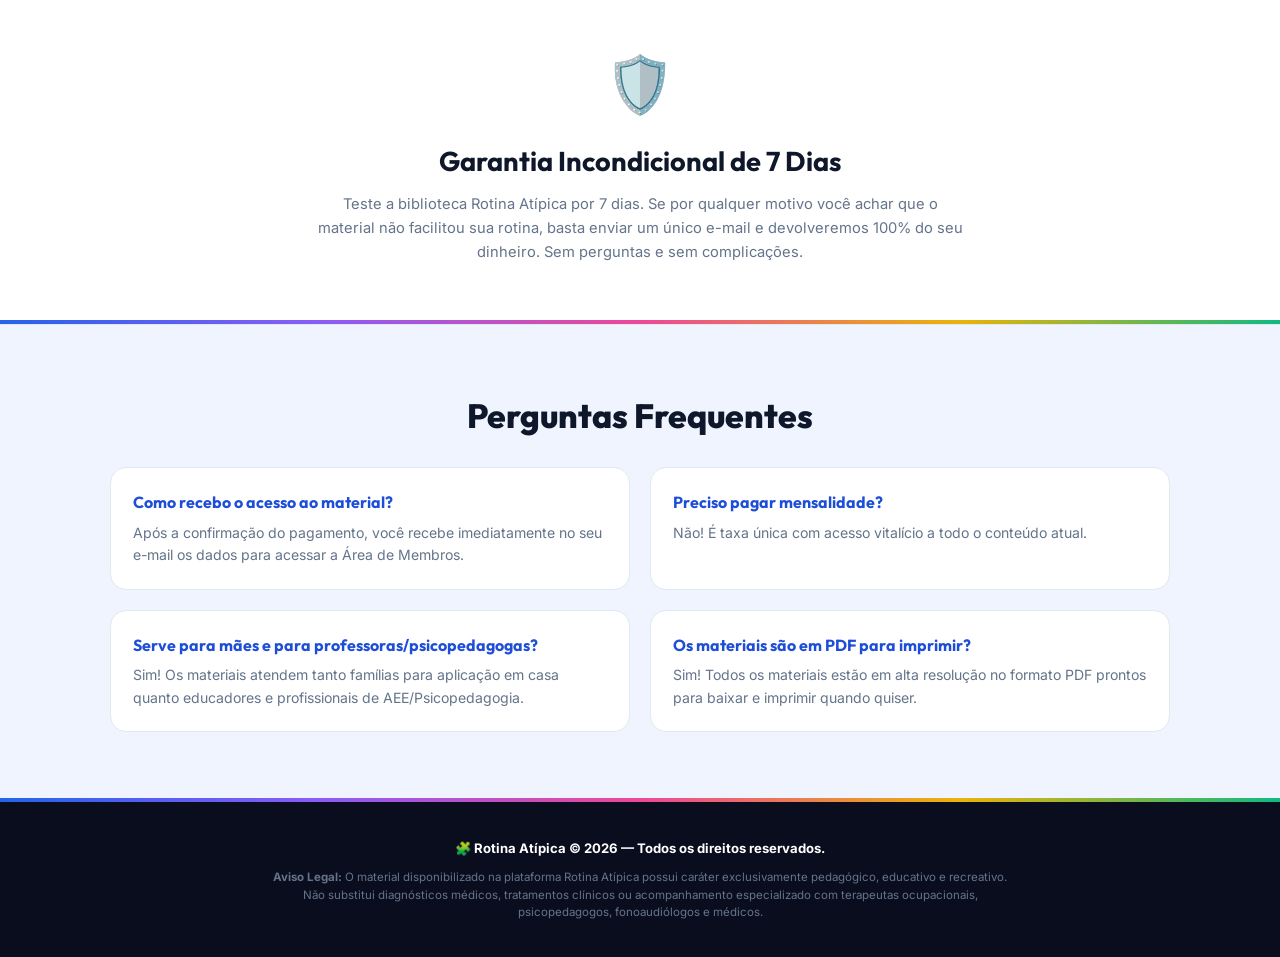
==== commit fce3abbe: "Adicionar fotos reais de rosto nos 3 depoimentos femininos" ====
--- a/pagina-de-vendas.html
+++ b/pagina-de-vendas.html
@@ -211,7 +211,7 @@
       <div class="testimonials-grid">
         <div class="testi-card">
           <div class="testi-user">
-            <div class="avatar-t">MC</div>
+            <img src="depoimento_mariana.jpg" alt="Mariana Costa" class="avatar-t-img">
             <div>
               <h4>Mariana Costa</h4>
               <span>Mãe do Gabriel (5 anos - TEA)</span>
@@ -222,7 +222,7 @@
 
         <div class="testi-card">
           <div class="testi-user">
-            <div class="avatar-t">PR</div>
+            <img src="depoimento_patricia.jpg" alt="Patrícia Rocha" class="avatar-t-img">
             <div>
               <h4>Patrícia Rocha</h4>
               <span>Psicopedagoga & Educadora Especial</span>
@@ -233,7 +233,7 @@
 
         <div class="testi-card">
           <div class="testi-user">
-            <div class="avatar-t">CL</div>
+            <img src="depoimento_carla.jpg" alt="Carla Lima" class="avatar-t-img">
             <div>
               <h4>Carla Lima</h4>
               <span>Mãe do Lucas (7 anos - TDAH)</span>
--- a/vendas-styles.css
+++ b/vendas-styles.css
@@ -497,6 +497,16 @@
   justify-content: center;
   font-weight: 700;
   font-size: 0.85rem;
+}
+
+.avatar-t-img {
+  width: 48px;
+  height: 48px;
+  border-radius: 50%;
+  object-fit: cover;
+  border: 2px solid var(--primary);
+  box-shadow: 0 2px 8px rgba(37, 99, 235, 0.2);
+  flex-shrink: 0;
 }
 
 .testi-user h4 {
